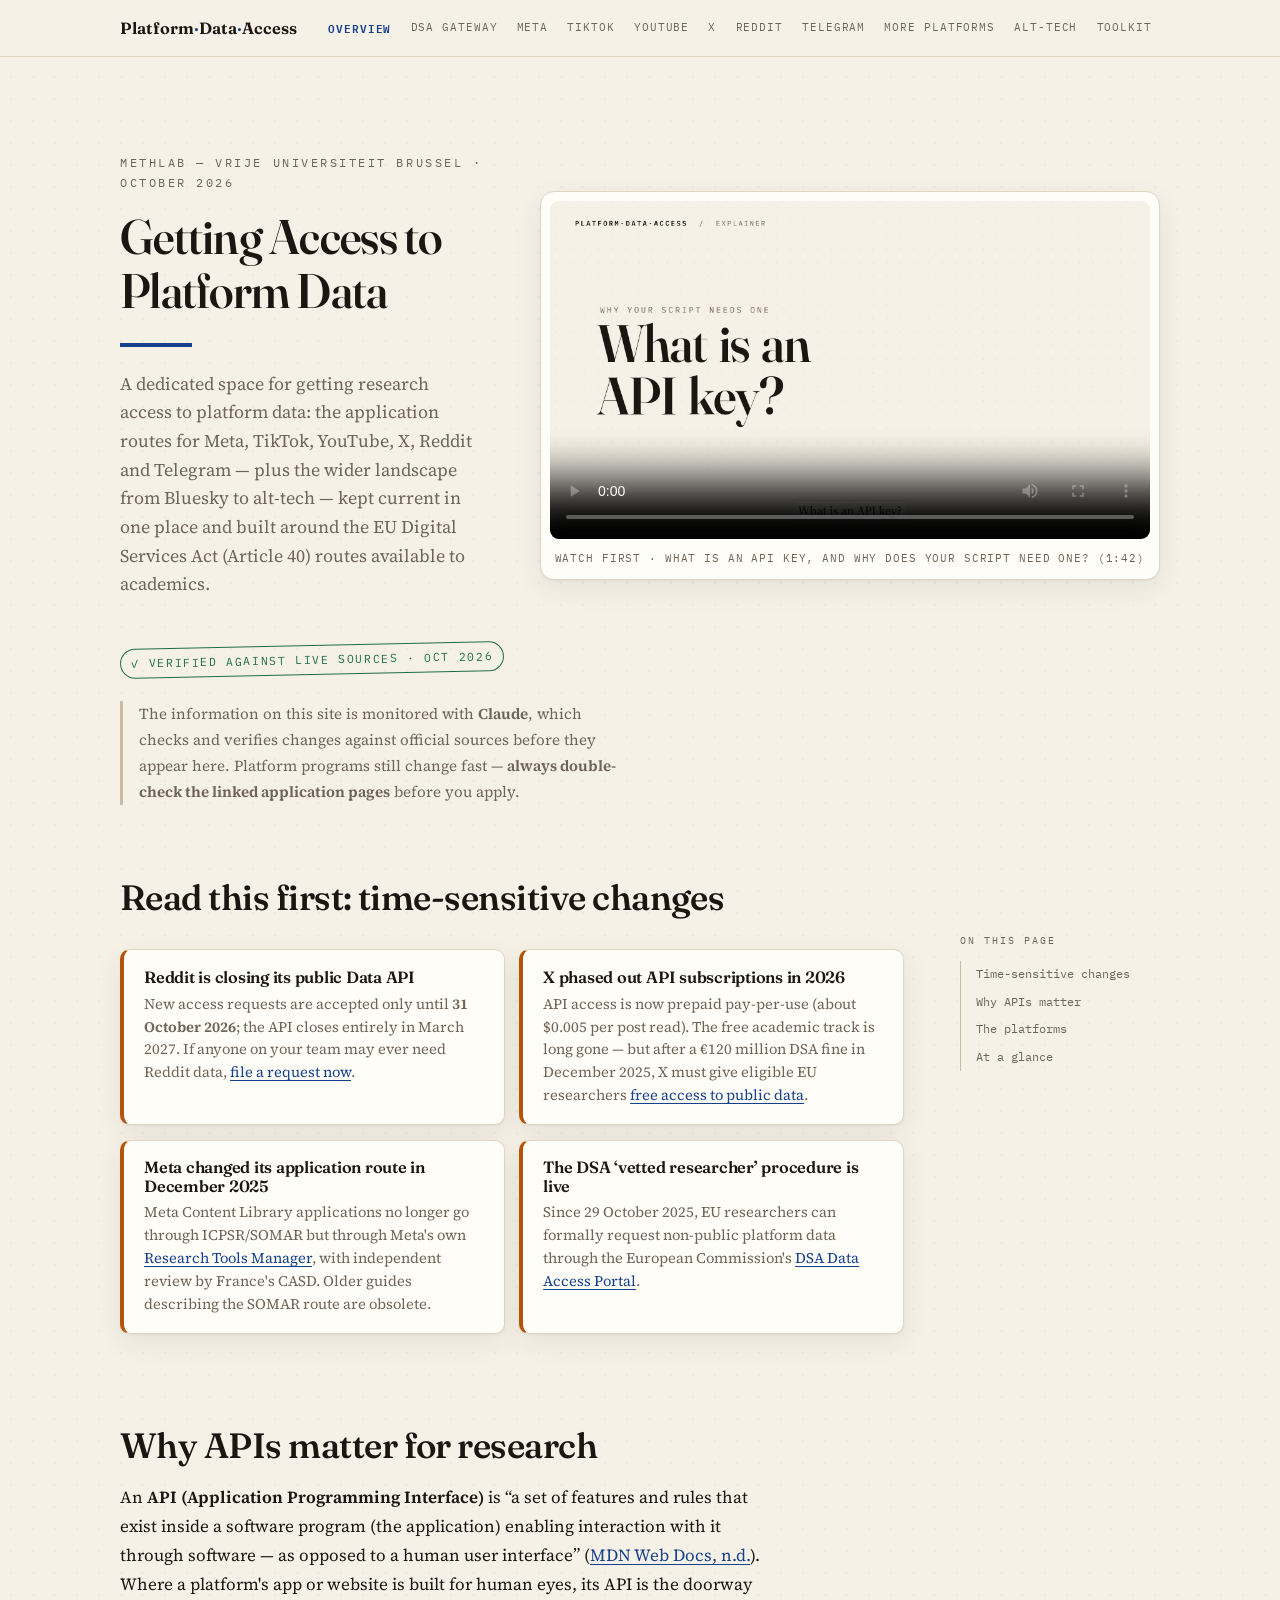
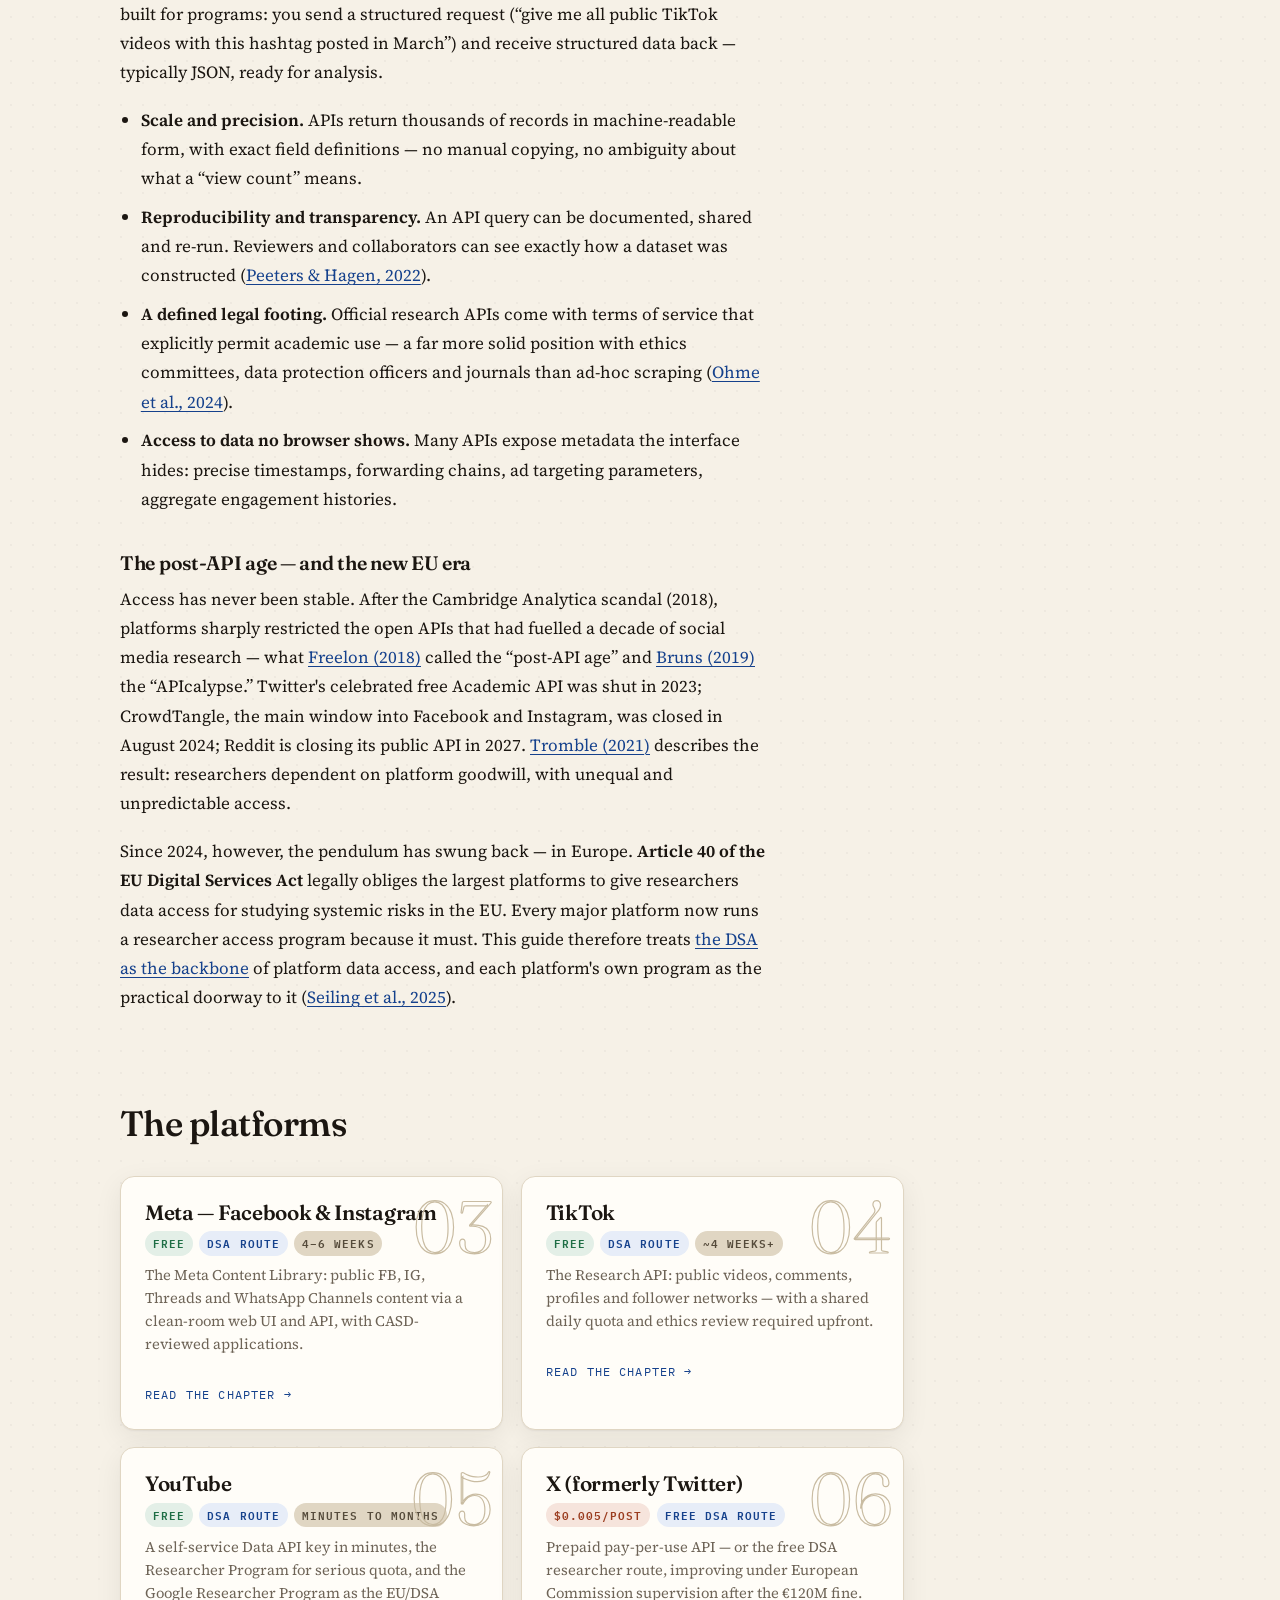
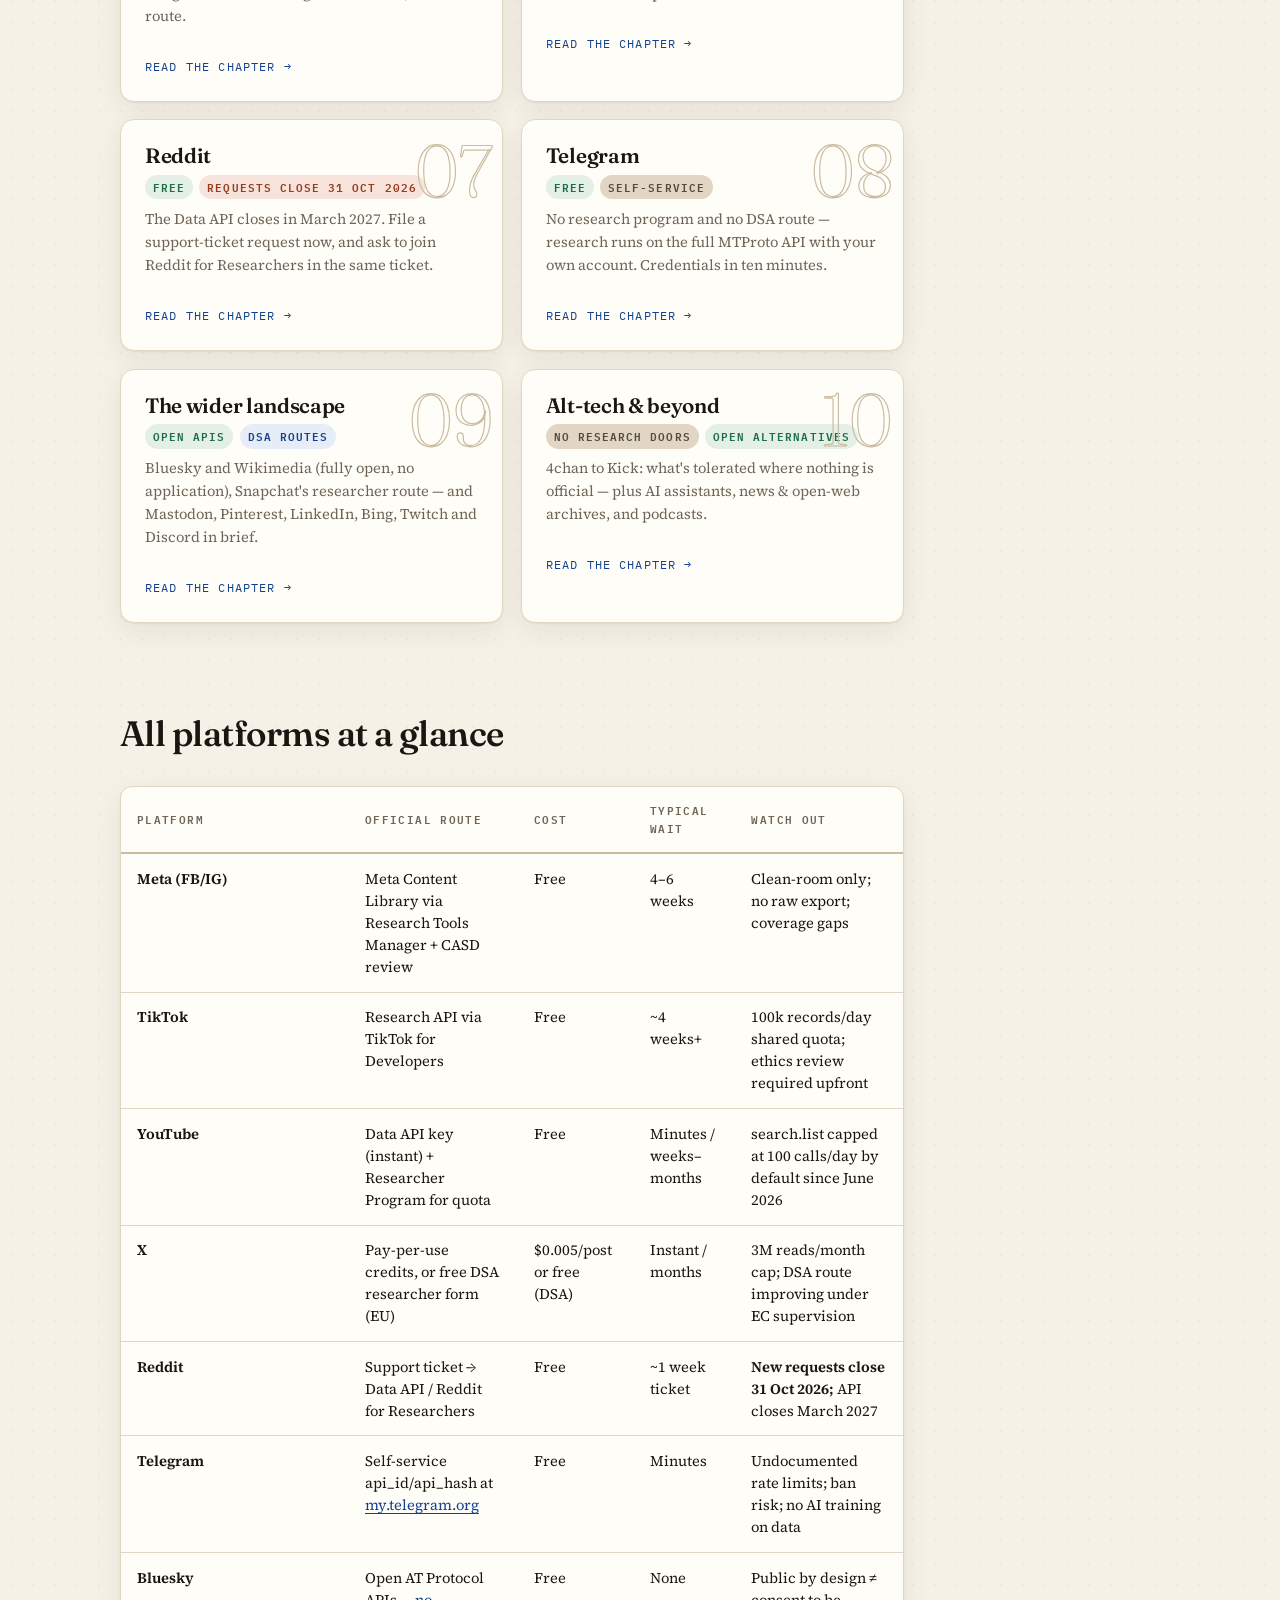
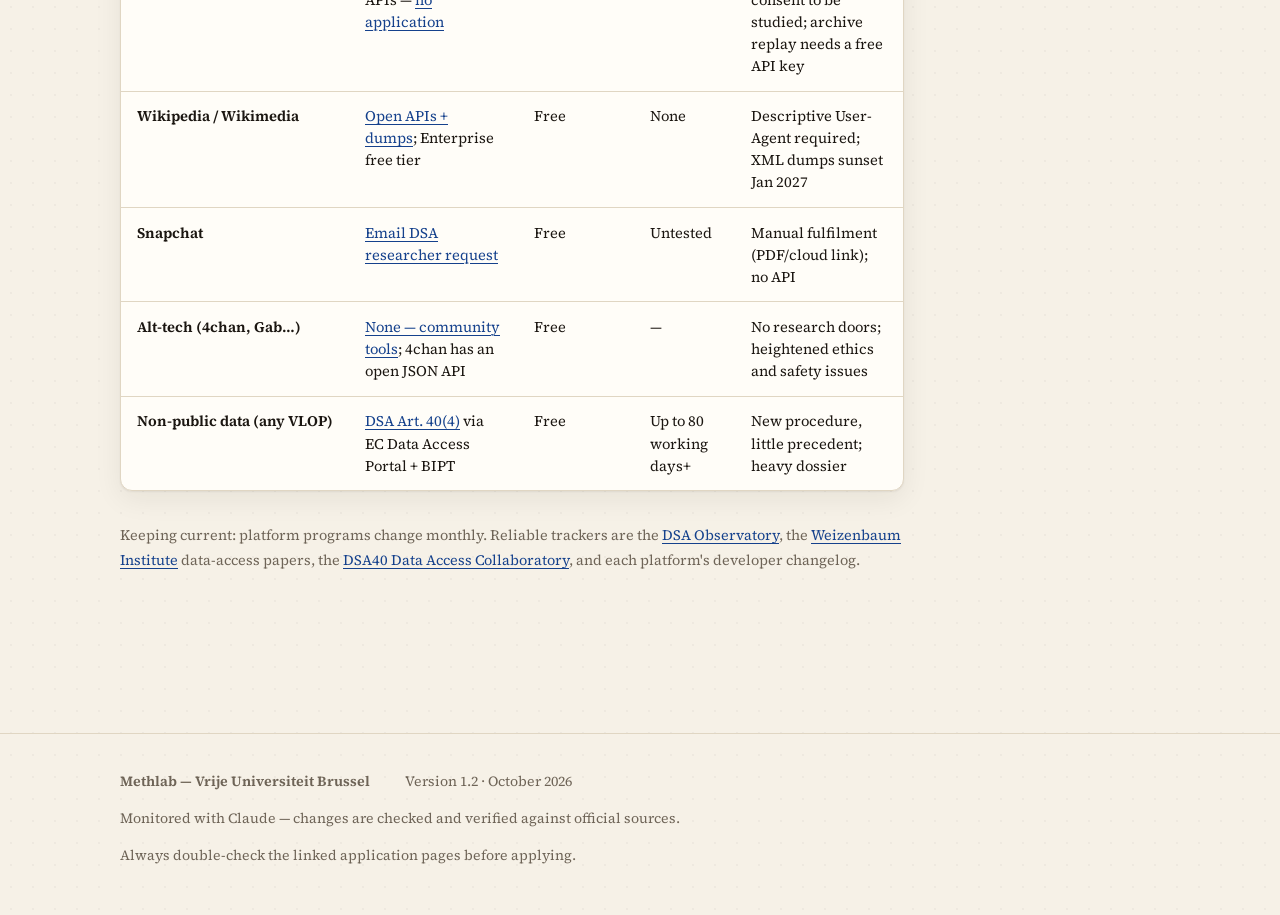
==== index.html @ d747a3cd "Enlarge hero video and let it fill the right-side white space The hero now spans the full page width" ====
<!doctype html>
<html lang="en">
<head>
<meta charset="utf-8">
<meta name="viewport" content="width=device-width, initial-scale=1">
<title>Platform Data Access — A Researcher's Guide (Methlab, VUB)</title>
<meta name="description" content="A dedicated space for getting research access to platform data: Meta, TikTok, YouTube, X, Reddit and Telegram, built around EU DSA Article 40.">
<link rel="canonical" href="https://dj-urg.github.io/platform-data-access/">
<meta property="og:type" content="website">
<meta property="og:site_name" content="Platform Data Access">
<meta property="og:title" content="Platform Data Access — A Researcher's Guide (Methlab, VUB)">
<meta property="og:description" content="A dedicated space for getting research access to platform data: Meta, TikTok, YouTube, X, Reddit and Telegram, built around EU DSA Article 40.">
<meta property="og:url" content="https://dj-urg.github.io/platform-data-access/">
<meta property="og:image" content="https://dj-urg.github.io/platform-data-access/og-card.png">
<meta name="twitter:card" content="summary_large_image">
<link rel="icon" href="favicon.svg" type="image/svg+xml">
<link rel="preconnect" href="https://fonts.googleapis.com">
<link rel="preconnect" href="https://fonts.gstatic.com" crossorigin>
<link href="https://fonts.googleapis.com/css2?family=Fraunces:opsz,wght@9..144,300..700&amp;family=Source+Serif+4:ital,opsz,wght@0,8..60,400..700;1,8..60,400..700&amp;family=IBM+Plex+Mono:wght@400;600&amp;display=swap" rel="stylesheet">
<link rel="stylesheet" href="styles.css">
</head>
<body>
<a class="skip" href="#main">Skip to content</a>
<header class="topbar">
  <div class="wrap">
    <a class="brand" href="index.html">Platform<span>·</span>Data<span>·</span>Access</a>
    <nav class="sitenav" aria-label="Site">
        <a href="index.html" aria-current="page">Overview</a>
        <a href="dsa.html">DSA Gateway</a>
        <a href="meta.html">Meta</a>
        <a href="tiktok.html">TikTok</a>
        <a href="youtube.html">YouTube</a>
        <a href="x.html">X</a>
        <a href="reddit.html">Reddit</a>
        <a href="telegram.html">Telegram</a>
        <a href="more.html">More Platforms</a>
        <a href="alttech.html">Alt-Tech</a>
        <a href="toolkit.html">Toolkit</a>
        <a href="ethics.html">Ethics</a>
        <a href="references.html">References</a>
    </nav>
  </div>
</header>
<main id="main">
<div class="wrap">

<section class="hero">
  <div class="hero-grid">
    <div>
      <p class="kicker fade-in">Methlab — Vrije Universiteit Brussel · October 2026</p>
      <h1 class="fade-in d1">Getting Access to<br>Platform Data</h1>
      <hr class="rule fade-in d2">
      <p class="lede fade-in d2">A dedicated space for getting research access to platform data: the application routes for Meta, TikTok, YouTube, X, Reddit and Telegram — plus the wider landscape from Bluesky to alt-tech — kept current in one place and built around the EU Digital Services Act (Article&nbsp;40) routes available to academics.</p>
    </div>
    <figure class="videocard fade-in d3" style="margin:0">
      <video controls preload="metadata" playsinline poster="api-key-poster.jpg">
        <source src="api-key-explainer.mp4" type="video/mp4">
        Your browser does not support embedded video — <a href="api-key-explainer.mp4">download the explainer</a> instead.
      </video>
      <figcaption class="vidcap">Watch first · What is an API key, and why does your script need one? (1:42)</figcaption>
    </figure>
  </div>
  <p class="fade-in d3" style="margin-top:1.6rem"><span class="stamp">&#10003;&nbsp;Verified against live sources · Oct 2026</span></p>
  <p class="monitor fade-in d3">The information on this site is monitored with <strong>Claude</strong>, which checks and verifies changes against official sources before they appear here. Platform programs still change fast — <strong>always double-check the linked application pages</strong> before you apply.</p>
</section>

</div>
<div class="wrap pagegrid">
  <article>

<section>
  <h2 id="read-first" style="margin-top:1rem">Read this first: time-sensitive changes</h2>
  <div class="alerts">
    <div class="alert">
      <h3>Reddit is closing its public Data API</h3>
      <p>New access requests are accepted only until <strong>31 October 2026</strong>; the API closes entirely in March 2027. If anyone on your team may ever need Reddit data, <a href="reddit.html">file a request now</a>.</p>
    </div>
    <div class="alert">
      <h3>X phased out API subscriptions in 2026</h3>
      <p>API access is now prepaid pay-per-use (about $0.005 per post read). The free academic track is long gone — but after a &euro;120&nbsp;million DSA fine in December 2025, X must give eligible EU researchers <a href="x.html">free access to public data</a>.</p>
    </div>
    <div class="alert">
      <h3>Meta changed its application route in December 2025</h3>
      <p>Meta Content Library applications no longer go through ICPSR/SOMAR but through Meta's own <a href="meta.html">Research Tools Manager</a>, with independent review by France's CASD. Older guides describing the SOMAR route are obsolete.</p>
    </div>
    <div class="alert">
      <h3>The DSA &lsquo;vetted researcher&rsquo; procedure is live</h3>
      <p>Since 29 October 2025, EU researchers can formally request non-public platform data through the European Commission's <a href="dsa.html">DSA Data Access Portal</a>.</p>
    </div>
  </div>
</section>

<section class="prose">
  <h2 id="why">Why APIs matter for research</h2>
  <p>An <strong>API (Application Programming Interface)</strong> is &ldquo;a set of features and rules that exist inside a software program (the application) enabling interaction with it through software — as opposed to a human user interface&rdquo; (<a href="references.html#mdn">MDN Web Docs, n.d.</a>). Where a platform's app or website is built for human eyes, its API is the doorway built for programs: you send a structured request (&ldquo;give me all public TikTok videos with this hashtag posted in March&rdquo;) and receive structured data back — typically JSON, ready for analysis.</p>
  <ul>
    <li><strong>Scale and precision.</strong> APIs return thousands of records in machine-readable form, with exact field definitions — no manual copying, no ambiguity about what a &ldquo;view count&rdquo; means.</li>
    <li><strong>Reproducibility and transparency.</strong> An API query can be documented, shared and re-run. Reviewers and collaborators can see exactly how a dataset was constructed (<a href="references.html#peeters">Peeters &amp; Hagen, 2022</a>).</li>
    <li><strong>A defined legal footing.</strong> Official research APIs come with terms of service that explicitly permit academic use — a far more solid position with ethics committees, data protection officers and journals than ad-hoc scraping (<a href="references.html#ohme">Ohme et al., 2024</a>).</li>
    <li><strong>Access to data no browser shows.</strong> Many APIs expose metadata the interface hides: precise timestamps, forwarding chains, ad targeting parameters, aggregate engagement histories.</li>
  </ul>
  <h3>The post-API age — and the new EU era</h3>
  <p>Access has never been stable. After the Cambridge Analytica scandal (2018), platforms sharply restricted the open APIs that had fuelled a decade of social media research — what <a href="references.html#freelon">Freelon (2018)</a> called the &ldquo;post-API age&rdquo; and <a href="references.html#bruns">Bruns (2019)</a> the &ldquo;APIcalypse.&rdquo; Twitter's celebrated free Academic API was shut in 2023; CrowdTangle, the main window into Facebook and Instagram, was closed in August 2024; Reddit is closing its public API in 2027. <a href="references.html#tromble">Tromble (2021)</a> describes the result: researchers dependent on platform goodwill, with unequal and unpredictable access.</p>
  <p>Since 2024, however, the pendulum has swung back — in Europe. <strong>Article 40 of the EU Digital Services Act</strong> legally obliges the largest platforms to give researchers data access for studying systemic risks in the EU. Every major platform now runs a researcher access program because it must. This guide therefore treats <a href="dsa.html">the DSA as the backbone</a> of platform data access, and each platform's own program as the practical doorway to it (<a href="references.html#seiling">Seiling et al., 2025</a>).</p>
</section>

<section>
  <h2 id="platforms">The platforms</h2>
  <div class="cards">
    <a class="pcard" href="meta.html">
      <span class="num" aria-hidden="true">03</span>
      <h3>Meta — Facebook &amp; Instagram</h3>
      <div class="chips"><span class="chip free">Free</span><span class="chip dsa">DSA route</span><span class="chip neutral">4&ndash;6 weeks</span></div>
      <p>The Meta Content Library: public FB, IG, Threads and WhatsApp Channels content via a clean-room web UI and API, with CASD-reviewed applications.</p>
      <span class="go">Read the chapter &rarr;</span>
    </a>
    <a class="pcard" href="tiktok.html">
      <span class="num" aria-hidden="true">04</span>
      <h3>TikTok</h3>
      <div class="chips"><span class="chip free">Free</span><span class="chip dsa">DSA route</span><span class="chip neutral">~4 weeks+</span></div>
      <p>The Research API: public videos, comments, profiles and follower networks — with a shared daily quota and ethics review required upfront.</p>
      <span class="go">Read the chapter &rarr;</span>
    </a>
    <a class="pcard" href="youtube.html">
      <span class="num" aria-hidden="true">05</span>
      <h3>YouTube</h3>
      <div class="chips"><span class="chip free">Free</span><span class="chip dsa">DSA route</span><span class="chip neutral">Minutes to months</span></div>
      <p>A self-service Data API key in minutes, the Researcher Program for serious quota, and the Google Researcher Program as the EU/DSA route.</p>
      <span class="go">Read the chapter &rarr;</span>
    </a>
    <a class="pcard" href="x.html">
      <span class="num" aria-hidden="true">06</span>
      <h3>X (formerly Twitter)</h3>
      <div class="chips"><span class="chip paid">$0.005/post</span><span class="chip dsa">Free DSA route</span></div>
      <p>Prepaid pay-per-use API — or the free DSA researcher route, improving under European Commission supervision after the &euro;120M fine.</p>
      <span class="go">Read the chapter &rarr;</span>
    </a>
    <a class="pcard" href="reddit.html">
      <span class="num" aria-hidden="true">07</span>
      <h3>Reddit</h3>
      <div class="chips"><span class="chip free">Free</span><span class="chip deadline">Requests close 31 Oct 2026</span></div>
      <p>The Data API closes in March 2027. File a support-ticket request now, and ask to join Reddit for Researchers in the same ticket.</p>
      <span class="go">Read the chapter &rarr;</span>
    </a>
    <a class="pcard" href="telegram.html">
      <span class="num" aria-hidden="true">08</span>
      <h3>Telegram</h3>
      <div class="chips"><span class="chip free">Free</span><span class="chip neutral">Self-service</span></div>
      <p>No research program and no DSA route — research runs on the full MTProto API with your own account. Credentials in ten minutes.</p>
      <span class="go">Read the chapter &rarr;</span>
    </a>
    <a class="pcard" href="more.html">
      <span class="num" aria-hidden="true">09</span>
      <h3>The wider landscape</h3>
      <div class="chips"><span class="chip free">Open APIs</span><span class="chip dsa">DSA routes</span></div>
      <p>Bluesky and Wikimedia (fully open, no application), Snapchat's researcher route — and Mastodon, Pinterest, LinkedIn, Bing, Twitch and Discord in brief.</p>
      <span class="go">Read the chapter &rarr;</span>
    </a>
    <a class="pcard" href="alttech.html">
      <span class="num" aria-hidden="true">10</span>
      <h3>Alt-tech &amp; beyond</h3>
      <div class="chips"><span class="chip neutral">No research doors</span><span class="chip free">Open alternatives</span></div>
      <p>4chan to Kick: what's tolerated where nothing is official — plus AI assistants, news &amp; open-web archives, and podcasts.</p>
      <span class="go">Read the chapter &rarr;</span>
    </a>
  </div>
</section>

<section>
  <h2 id="glance">All platforms at a glance</h2>
  <div class="tablewrap">
  <table>
    <thead><tr><th>Platform</th><th>Official route</th><th>Cost</th><th>Typical wait</th><th>Watch out</th></tr></thead>
    <tbody>
      <tr><td>Meta (FB/IG)</td><td>Meta Content Library via Research Tools Manager + CASD review</td><td>Free</td><td>4&ndash;6 weeks</td><td>Clean-room only; no raw export; coverage gaps</td></tr>
      <tr><td>TikTok</td><td>Research API via TikTok for Developers</td><td>Free</td><td>~4 weeks+</td><td>100k records/day shared quota; ethics review required upfront</td></tr>
      <tr><td>YouTube</td><td>Data API key (instant) + Researcher Program for quota</td><td>Free</td><td>Minutes / weeks&ndash;months</td><td>search.list capped at 100 calls/day by default since June 2026</td></tr>
      <tr><td>X</td><td>Pay-per-use credits, or free DSA researcher form (EU)</td><td>$0.005/post or free (DSA)</td><td>Instant / months</td><td>3M reads/month cap; DSA route improving under EC supervision</td></tr>
      <tr><td>Reddit</td><td>Support ticket &rarr; Data API / Reddit for Researchers</td><td>Free</td><td>~1 week ticket</td><td><strong>New requests close 31 Oct 2026;</strong> API closes March 2027</td></tr>
      <tr><td>Telegram</td><td>Self-service api_id/api_hash at <a href="https://my.telegram.org" target="_blank" rel="noopener">my.telegram.org</a></td><td>Free</td><td>Minutes</td><td>Undocumented rate limits; ban risk; no AI training on data</td></tr>
      <tr><td>Bluesky</td><td>Open AT Protocol APIs — <a href="more.html#bluesky">no application</a></td><td>Free</td><td>None</td><td>Public by design &ne; consent to be studied; archive replay needs a free API key</td></tr>
      <tr><td>Wikipedia / Wikimedia</td><td><a href="more.html#wikimedia">Open APIs + dumps</a>; Enterprise free tier</td><td>Free</td><td>None</td><td>Descriptive User-Agent required; XML dumps sunset Jan 2027</td></tr>
      <tr><td>Snapchat</td><td><a href="more.html#snapchat">Email DSA researcher request</a></td><td>Free</td><td>Untested</td><td>Manual fulfilment (PDF/cloud link); no API</td></tr>
      <tr><td>Alt-tech (4chan, Gab&hellip;)</td><td><a href="alttech.html">None — community tools</a>; 4chan has an open JSON API</td><td>Free</td><td>&mdash;</td><td>No research doors; heightened ethics and safety issues</td></tr>
      <tr><td>Non-public data (any VLOP)</td><td><a href="dsa.html">DSA Art. 40(4)</a> via EC Data Access Portal + BIPT</td><td>Free</td><td>Up to 80 working days+</td><td>New procedure, little precedent; heavy dossier</td></tr>
    </tbody>
  </table>
  </div>
  <p class="note">Keeping current: platform programs change monthly. Reliable trackers are the <a href="https://dsa-observatory.eu" target="_blank" rel="noopener">DSA Observatory</a>, the <a href="https://www.weizenbaum-institut.de" target="_blank" rel="noopener">Weizenbaum Institute</a> data-access papers, the <a href="https://www.dsa40collaboratory.eu" target="_blank" rel="noopener">DSA40 Data Access Collaboratory</a>, and each platform's developer changelog.</p>
</section>

  </article>
  <aside class="sidetoc" aria-label="On this page">
    <p class="toct">On this page</p>
    <ol>
      <li><a href="#read-first">Time-sensitive changes</a></li>
      <li><a href="#why">Why APIs matter</a></li>
      <li><a href="#platforms">The platforms</a></li>
      <li><a href="#glance">At a glance</a></li>
    </ol>
  </aside>
</div>
</main>
<footer>
  <div class="wrap">
    <span><strong>Methlab — Vrije Universiteit Brussel</strong></span>
    <span>Version 1.2 · October 2026</span>
    <span>Monitored with Claude — changes are checked and verified against official sources.</span>
    <span>Always double-check the linked application pages before applying.</span>
  </div>
</footer>
<script>document.querySelector('.sitenav [aria-current]')?.scrollIntoView({inline:'center',block:'nearest'});</script>
</body>
</html>
---- styles.css ----
/* Platform Data Access — Methlab, VUB
   Editorial paper theme (light). Fraunces display · Source Serif 4 body · IBM Plex Mono labels */

:root {
  --paper: #f6f1e7;
  --card: #fffdf8;
  --ink: #1b1611;
  --muted: #6e6457;
  --line: #e0d6c3;
  --line-strong: #c9bca2;
  --accent: #15418c;
  --accent-soft: #e7edf8;
  --flame: #b4540a;
  --flame-soft: #f8ead9;
  --good: #1e6e45;
  --good-soft: #e3efe7;
  --warn: #9a3b1e;
  --warn-soft: #f6e4dc;
  --shadow: 0 1px 2px rgba(27, 22, 17, 0.06), 0 8px 28px rgba(27, 22, 17, 0.07);
}

* { box-sizing: border-box; }

html { scroll-behavior: smooth; }

body {
  margin: 0;
  background: var(--paper);
  background-image: radial-gradient(rgba(27, 22, 17, 0.035) 1px, transparent 1px);
  background-size: 22px 22px;
  color: var(--ink);
  font-family: "Source Serif 4", Georgia, serif;
  font-size: 1.0625rem;
  line-height: 1.72;
  -webkit-font-smoothing: antialiased;
}

/* ---------- type ---------- */
h1, h2, h3, .display {
  font-family: "Fraunces", Georgia, serif;
  font-weight: 560;
  line-height: 1.12;
  letter-spacing: -0.015em;
  margin: 0 0 0.5em;
}
h1 { font-size: clamp(2.3rem, 6vw, 4.2rem); font-variation-settings: "opsz" 90; }
h2 { font-size: clamp(1.55rem, 3.4vw, 2.2rem); margin-top: 2.6em; scroll-margin-top: 90px; }
h3 { font-size: 1.22rem; margin-top: 2em; font-weight: 600; }
p { margin: 0 0 1.1em; }
a { color: var(--accent); text-decoration-thickness: 1px; text-underline-offset: 3px; }
a:hover { text-decoration-thickness: 2px; }
strong { font-weight: 640; }
.mono, .kicker, .chip, .ft dt, nav a, .factsheet dt, th {
  font-family: "IBM Plex Mono", ui-monospace, monospace;
}
.kicker {
  font-size: 0.72rem;
  letter-spacing: 0.22em;
  text-transform: uppercase;
  color: var(--muted);
  margin: 0 0 1rem;
}
.lede { font-size: 1.22rem; line-height: 1.6; color: var(--muted); max-width: 46ch; }

/* ---------- layout ---------- */
.wrap { max-width: 1120px; margin: 0 auto; padding: 0 clamp(16px, 4vw, 40px); }
.prose { max-width: 72ch; }
main { padding-bottom: 5rem; }

/* two-column page grid: article + right-side "on this page" nav */
.pagegrid { display: grid; grid-template-columns: minmax(0, 1fr); }
.pagegrid > article { min-width: 0; }
.sidetoc { display: none; }
@media (min-width: 1150px) {
  .pagegrid { grid-template-columns: minmax(0, 1fr) 200px; gap: 3.5rem; }
  .sidetoc {
    display: block; position: sticky; top: 96px; align-self: start;
    font-family: "IBM Plex Mono", ui-monospace, monospace; font-size: 0.72rem;
    padding-top: 4.4rem;
  }
}
.sidetoc .toct {
  font-size: 0.62rem; letter-spacing: 0.2em; text-transform: uppercase;
  color: var(--muted); margin: 0 0 0.7rem;
}
.sidetoc ol { list-style: none; margin: 0; padding: 0; border-left: 1px solid var(--line-strong); }
.sidetoc li { margin: 0; }
.sidetoc a {
  display: block; padding: 0.34rem 0 0.34rem 0.9rem;
  color: var(--muted); text-decoration: none;
  border-left: 2px solid transparent; margin-left: -1.5px; line-height: 1.45;
}
.sidetoc a:hover { color: var(--accent); border-left-color: var(--accent); }

/* ---------- skip link ---------- */
.skip {
  position: absolute; left: -9999px;
  font-family: "IBM Plex Mono", monospace; font-size: 0.8rem;
}
.skip:focus {
  left: 10px; top: 10px; position: fixed; z-index: 100;
  background: var(--card); color: var(--accent);
  padding: 0.6rem 1rem; border: 2px solid var(--accent); border-radius: 8px;
}

/* ---------- nav ---------- */
.topbar {
  position: sticky; top: 0; z-index: 50;
  background: var(--paper);
  background: color-mix(in srgb, var(--paper) 88%, transparent);
  backdrop-filter: blur(10px);
  border-bottom: 1px solid var(--line);
}
.topbar .wrap {
  display: flex; align-items: center; gap: 1.4rem;
  min-height: 56px;
}
.brand {
  font-family: "Fraunces", serif; font-weight: 640; font-size: 1.02rem;
  color: var(--ink); text-decoration: none; white-space: nowrap;
}
.brand span { color: var(--accent); }
nav.sitenav {
  display: flex; gap: 0.1rem; overflow-x: auto; scrollbar-width: none;
  margin-left: auto;
}
nav.sitenav::-webkit-scrollbar { display: none; }
nav.sitenav a {
  font-size: 0.7rem; letter-spacing: 0.08em; text-transform: uppercase;
  color: var(--muted); text-decoration: none; white-space: nowrap;
  padding: 0.5rem 0.55rem; border-radius: 6px;
}
nav.sitenav a:hover { color: var(--ink); background: var(--accent-soft); }
nav.sitenav a[aria-current="page"] { color: var(--accent); font-weight: 600; }

/* ---------- hero ---------- */
.hero { padding: clamp(3rem, 8vw, 6rem) 0 2.5rem; position: relative; }
.hero-grid { display: grid; gap: 2.2rem; align-items: center; }
@media (min-width: 920px) {
  .hero-grid { grid-template-columns: minmax(0, 1fr) minmax(360px, 620px); gap: 3.5rem; }
  .hero-grid h1 { font-size: clamp(2.2rem, 3.8vw, 3.4rem); }
  .hero-grid .lede { font-size: 1.12rem; }
}
.videocard {
  background: var(--card); border: 1px solid var(--line); border-radius: 14px;
  padding: 0.55rem 0.55rem 0.8rem; box-shadow: var(--shadow);
}
.videocard video { width: 100%; display: block; border-radius: 9px; background: var(--paper); }
.videocard .vidcap {
  font-family: "IBM Plex Mono", ui-monospace, monospace;
  font-size: 0.68rem; letter-spacing: 0.08em; text-transform: uppercase;
  color: var(--muted); margin: 0.7rem 0.3rem 0; line-height: 1.5;
}
.hero .rule {
  height: 4px; width: 72px; background: var(--accent);
  margin: 1.6rem 0 1.4rem; border: 0;
}
.stamp {
  display: inline-flex; align-items: center; gap: 0.5em;
  font-family: "IBM Plex Mono", monospace; font-size: 0.72rem;
  letter-spacing: 0.14em; text-transform: uppercase;
  border: 1.5px solid var(--good); color: var(--good);
  padding: 0.35em 0.9em; border-radius: 999px; transform: rotate(-1.2deg);
}
.monitor {
  max-width: 62ch; margin-top: 1.6rem;
  font-size: 0.95rem; color: var(--muted);
  border-left: 3px solid var(--line-strong); padding-left: 1rem;
}

/* chapter page headers */
.chapterhead { padding: clamp(2.6rem, 6vw, 4.2rem) 0 1rem; position: relative; }
.chapterhead .bignum {
  position: absolute; right: 0; top: 0.4rem;
  font-family: "Fraunces", serif; font-weight: 300;
  font-size: clamp(4.5rem, 12vw, 8.5rem); line-height: 1;
  color: transparent;
  -webkit-text-stroke: 1.5px var(--line-strong);
  user-select: none; pointer-events: none;
}
@media (min-width: 700px) {
  .chapterhead h1 { padding-right: clamp(4rem, 13vw, 10rem); }
}

/* ---------- chips ---------- */
.chip {
  display: inline-block; font-size: 0.66rem; font-weight: 600;
  letter-spacing: 0.1em; text-transform: uppercase;
  padding: 0.3em 0.75em; border-radius: 999px; white-space: nowrap;
}
.chip.free { background: var(--good-soft); color: var(--good); }
.chip.paid { background: var(--warn-soft); color: var(--warn); }
.chip.deadline { background: var(--warn-soft); color: var(--warn); }
.chip.dsa { background: var(--accent-soft); color: var(--accent); }
.chip.neutral { background: var(--line); color: #554b3b; }

/* ---------- alerts / callouts ---------- */
.alerts { display: grid; gap: 0.9rem; grid-template-columns: repeat(auto-fit, minmax(260px, 1fr)); margin: 2rem 0; }
.alert {
  background: var(--card); border: 1px solid var(--line);
  border-left: 4px solid var(--flame);
  border-radius: 10px; padding: 1.1rem 1.25rem; box-shadow: var(--shadow);
  font-size: 0.95rem;
}
.alert h3 { margin: 0 0 0.4em; font-size: 1.02rem; }
.alert p { margin: 0; color: var(--muted); font-size: 0.92rem; line-height: 1.55; }

.callout {
  background: var(--card); border: 1px solid var(--line);
  border-left: 4px solid var(--accent);
  border-radius: 10px; padding: 1.3rem 1.5rem; margin: 2rem 0;
  box-shadow: var(--shadow);
}
.callout.urgent { border-left-color: var(--flame); }
.callout h3, .callout h4 { margin-top: 0; }
.callout :last-child { margin-bottom: 0; }

/* ---------- factsheet ---------- */
.factsheet {
  background: var(--card); border: 1px solid var(--line); border-radius: 12px;
  box-shadow: var(--shadow); padding: 1.6rem 1.8rem; margin: 2.2rem 0;
  display: grid; grid-template-columns: max-content 1fr; gap: 0.55rem 1.6rem;
}
.factsheet dt {
  font-size: 0.68rem; letter-spacing: 0.14em; text-transform: uppercase;
  color: var(--muted); padding-top: 0.35em;
}
.factsheet dd { margin: 0; font-size: 0.98rem; }
@media (max-width: 560px) {
  .factsheet { grid-template-columns: 1fr; gap: 0.1rem; }
  .factsheet dd { margin-bottom: 0.8rem; }
}

/* ---------- platform cards ---------- */
.cards { display: grid; gap: 1.1rem; grid-template-columns: repeat(auto-fit, minmax(280px, 1fr)); margin: 2rem 0 3rem; }
.pcard {
  position: relative; display: block; text-decoration: none; color: var(--ink);
  background: var(--card); border: 1px solid var(--line); border-radius: 14px;
  padding: 1.5rem 1.5rem 1.3rem; box-shadow: var(--shadow); overflow: hidden;
  transition: transform 0.18s ease, border-color 0.18s ease;
}
.pcard:hover { transform: translateY(-3px); border-color: var(--accent); }
.pcard .num {
  position: absolute; right: 0.6rem; top: -0.8rem;
  font-family: "Fraunces", serif; font-weight: 300; font-size: 4.6rem;
  color: transparent; -webkit-text-stroke: 1.2px var(--line-strong);
}
.pcard h3 { margin: 0 0 0.35em; font-size: 1.3rem; }
.pcard p { color: var(--muted); font-size: 0.92rem; line-height: 1.55; margin: 0.6em 0 0.9em; }
.pcard .chips { display: flex; flex-wrap: wrap; gap: 0.4rem; }
.pcard .go {
  font-family: "IBM Plex Mono", monospace; font-size: 0.72rem;
  letter-spacing: 0.1em; text-transform: uppercase; color: var(--accent);
  display: inline-block; margin-top: 1rem;
}

/* ---------- lists & steps ---------- */
ul { padding-left: 1.3rem; }
li { margin-bottom: 0.55em; }
ol.steps { list-style: none; counter-reset: step; padding: 0; margin: 1.4rem 0; }
ol.steps > li {
  counter-increment: step; position: relative;
  padding: 0 0 1.3rem 3.4rem; margin: 0;
}
ol.steps > li::before {
  content: counter(step);
  position: absolute; left: 0; top: -0.1rem;
  font-family: "Fraunces", serif; font-weight: 560; font-size: 1.5rem;
  color: var(--accent);
  width: 2.3rem; height: 2.3rem; display: grid; place-items: center;
  border: 1.5px solid var(--line-strong); border-radius: 50%;
  background: var(--card);
}
ol.steps > li::after {
  content: ""; position: absolute; left: 1.15rem; top: 2.4rem; bottom: 0.2rem;
  width: 1px; background: var(--line);
}
ol.steps > li:last-child::after { display: none; }

/* ---------- tables ---------- */
.tablewrap { overflow-x: auto; margin: 2rem 0; border: 1px solid var(--line); border-radius: 12px; background: var(--card); box-shadow: var(--shadow); }
table { border-collapse: collapse; width: 100%; font-size: 0.92rem; min-width: 640px; }
th {
  text-align: left; font-size: 0.66rem; letter-spacing: 0.13em; text-transform: uppercase;
  color: var(--muted); font-weight: 600;
  padding: 0.9rem 1rem; border-bottom: 2px solid var(--line-strong);
}
td { padding: 0.85rem 1rem; border-bottom: 1px solid var(--line); vertical-align: top; line-height: 1.5; }
tr:last-child td { border-bottom: 0; }
td:first-child { font-weight: 640; white-space: nowrap; }

/* ---------- references ---------- */
.reflist { list-style: none; padding: 0; }
.reflist li {
  padding: 0.9rem 0 0.9rem 1.4rem; border-bottom: 1px solid var(--line);
  text-indent: -1.4rem; font-size: 0.97rem;
}
.reflist li:last-child { border-bottom: 0; }

/* ---------- footer ---------- */
footer {
  border-top: 1px solid var(--line); margin-top: 4rem;
  padding: 2.2rem 0 3rem; color: var(--muted); font-size: 0.88rem;
}
footer .wrap { display: flex; flex-wrap: wrap; gap: 0.8rem 2.2rem; align-items: baseline; }
footer a { color: var(--muted); }

/* ---------- pager ---------- */
.pager {
  display: flex; justify-content: space-between; gap: 1rem;
  margin-top: 4rem; padding-top: 1.6rem; border-top: 1px solid var(--line);
}
.pager a {
  font-family: "IBM Plex Mono", monospace; font-size: 0.74rem;
  letter-spacing: 0.08em; text-transform: uppercase; text-decoration: none;
}
.pager a:hover { text-decoration: underline; }

/* ---------- misc ---------- */
.note { font-size: 0.9rem; color: var(--muted); }
code {
  font-family: "IBM Plex Mono", monospace; font-size: 0.86em;
  background: var(--accent-soft); padding: 0.1em 0.4em; border-radius: 5px;
}
.fade-in { animation: fadeUp 0.7s ease both; }
.fade-in.d1 { animation-delay: 0.08s; }
.fade-in.d2 { animation-delay: 0.16s; }
.fade-in.d3 { animation-delay: 0.24s; }
@keyframes fadeUp {
  from { opacity: 0; transform: translateY(14px); }
  to { opacity: 1; transform: none; }
}
@media (prefers-reduced-motion: reduce) {
  .fade-in { animation: none; }
  html { scroll-behavior: auto; }
}
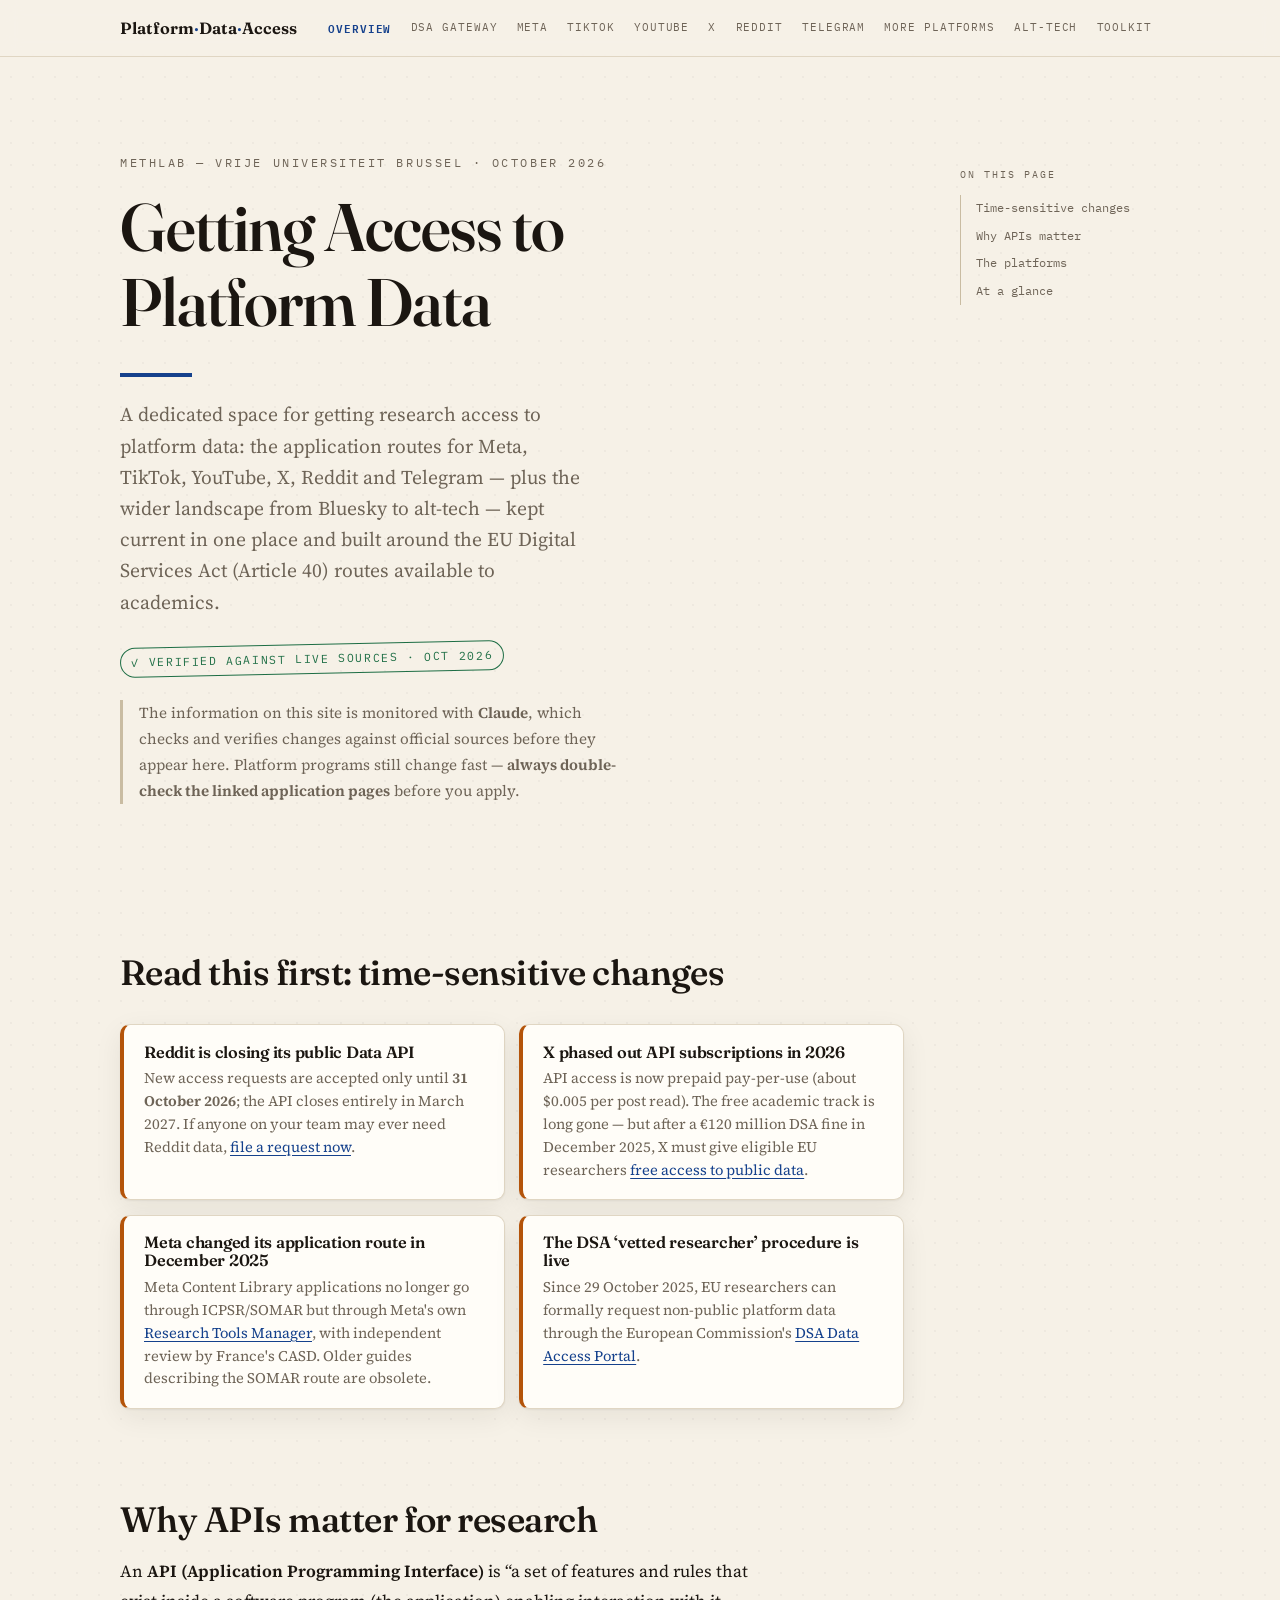
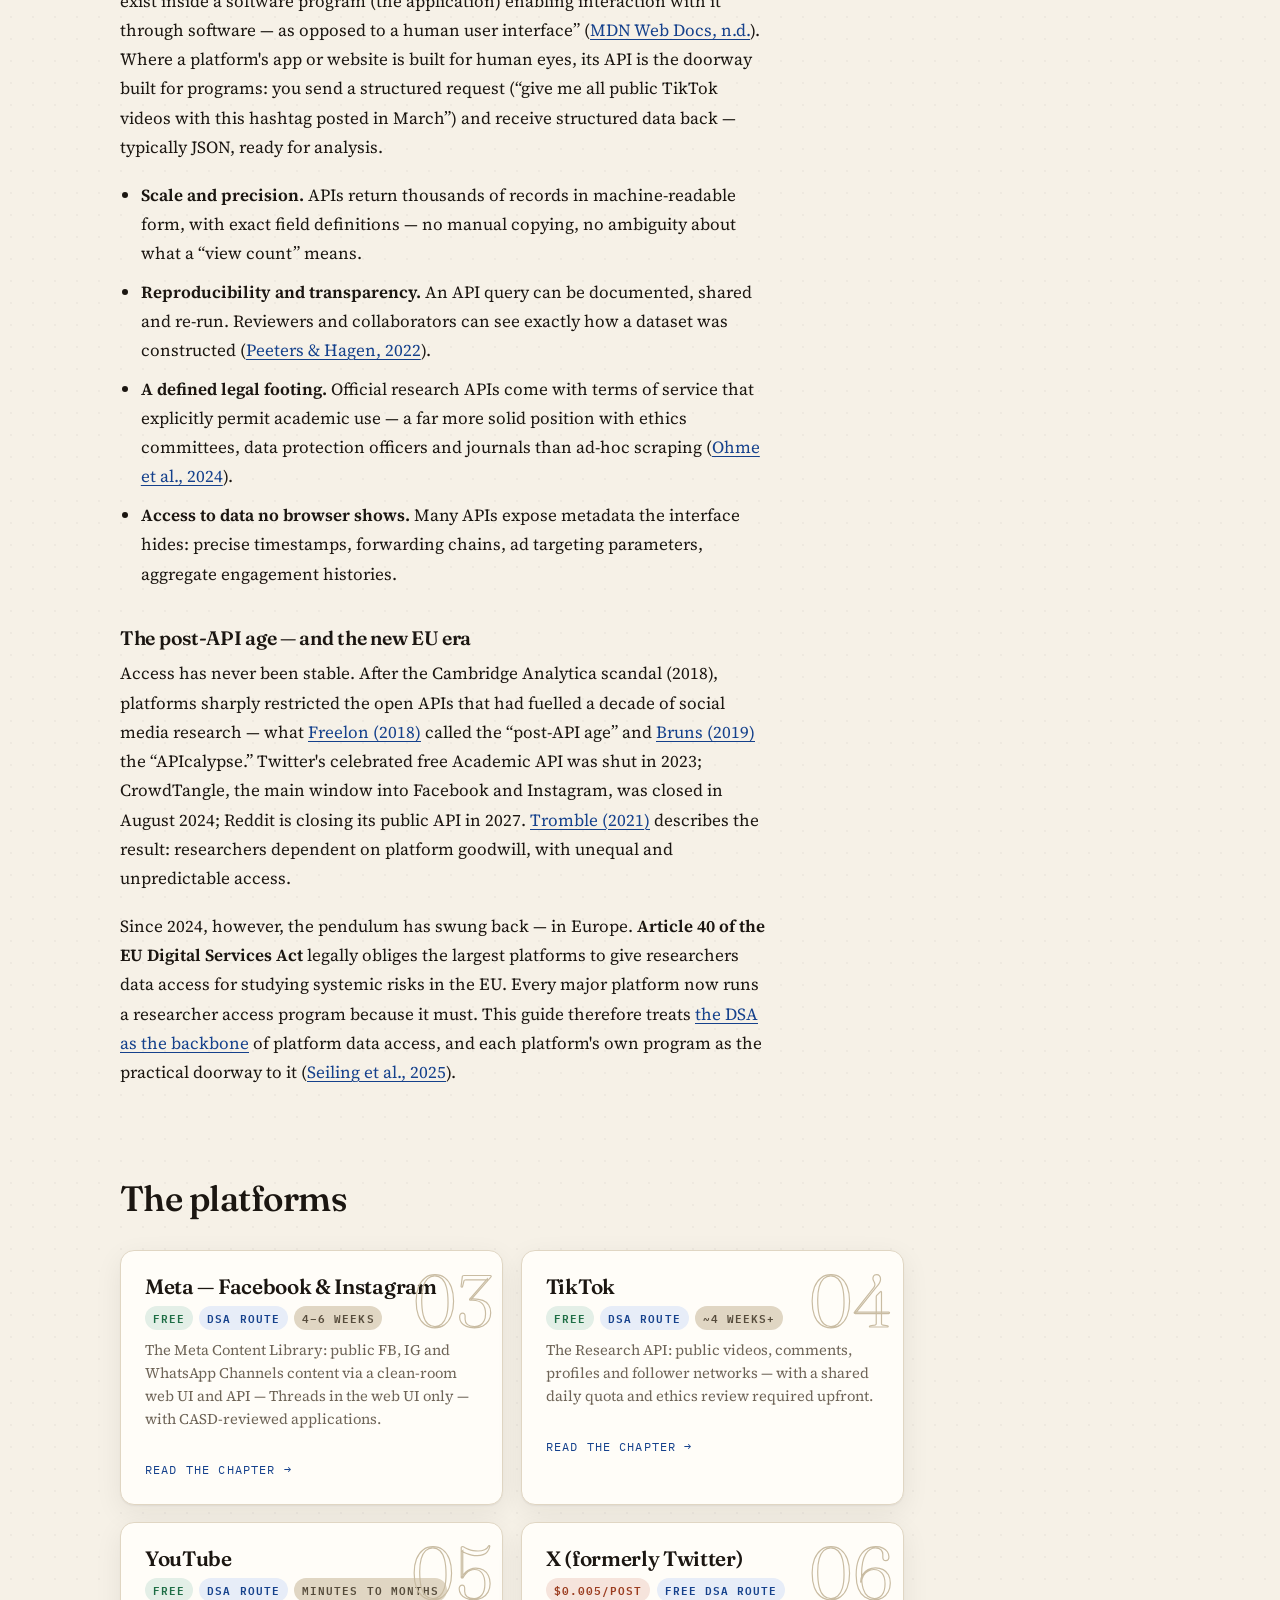
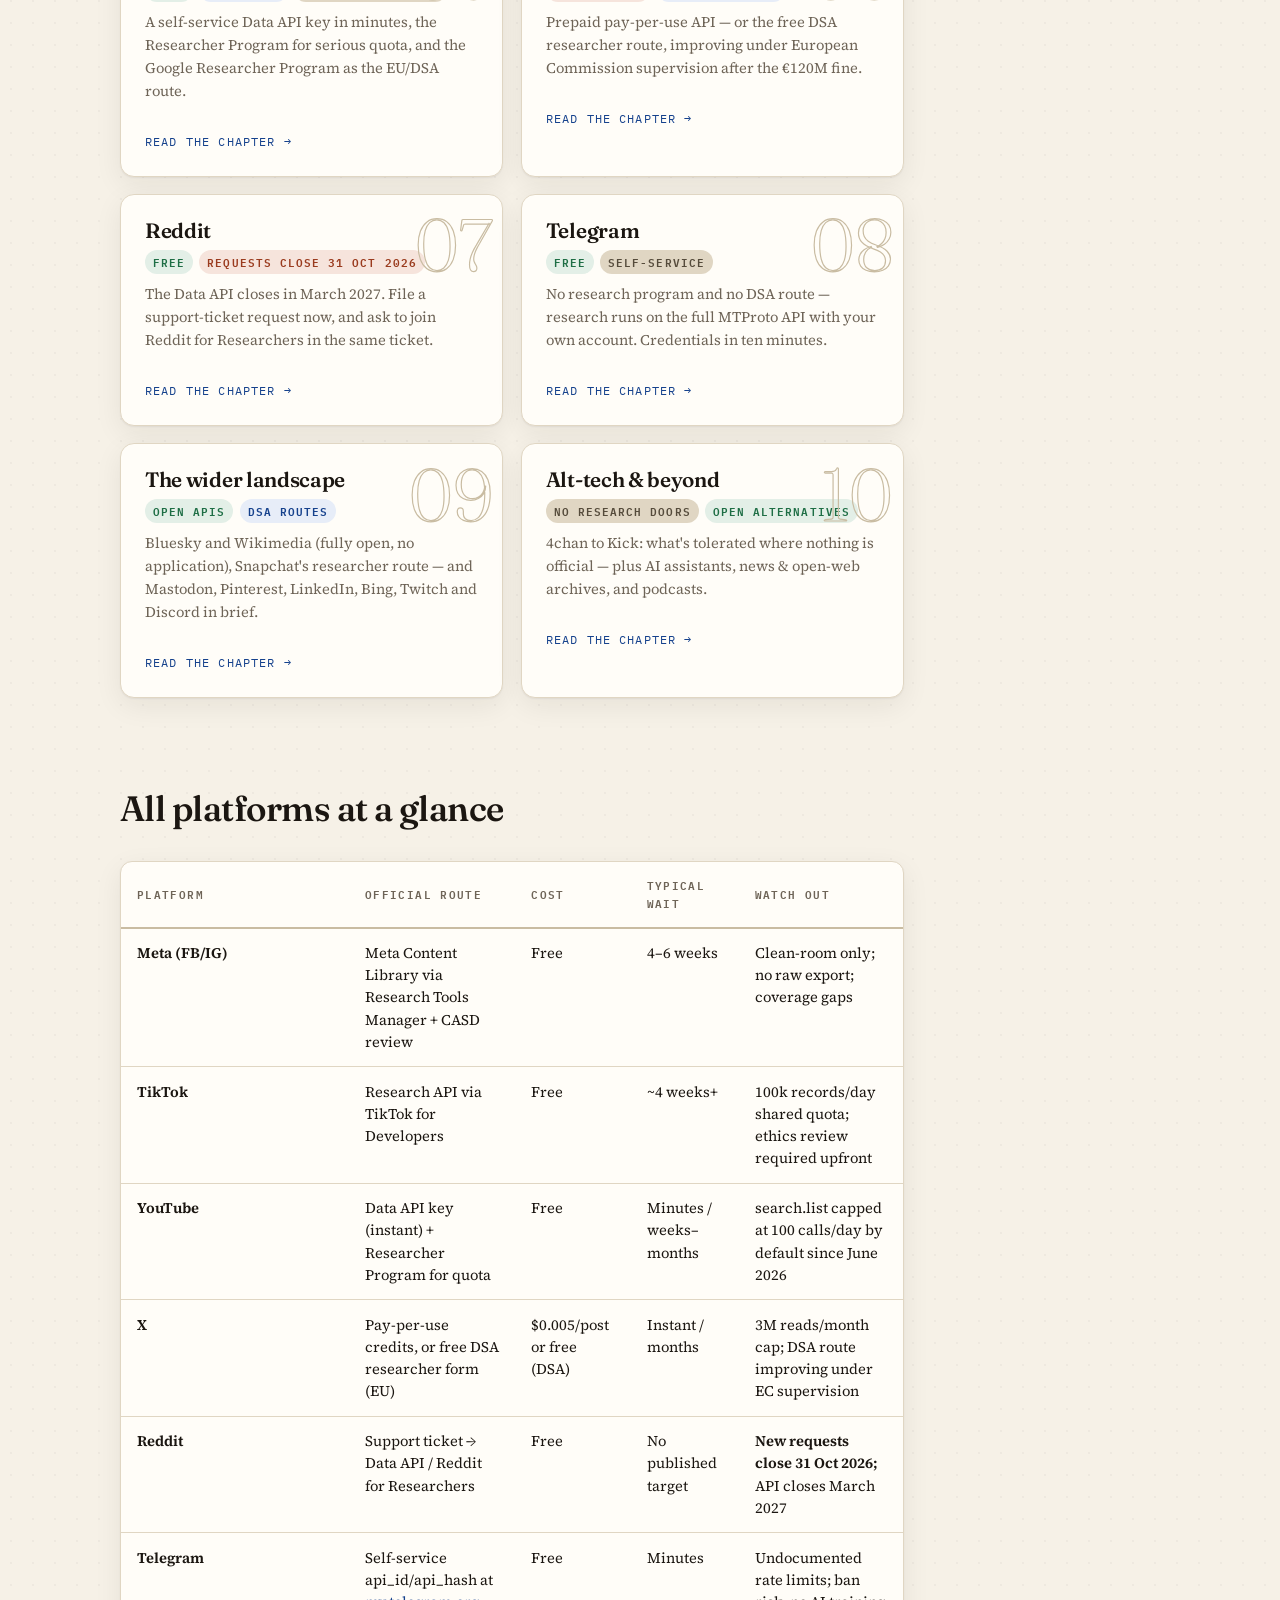
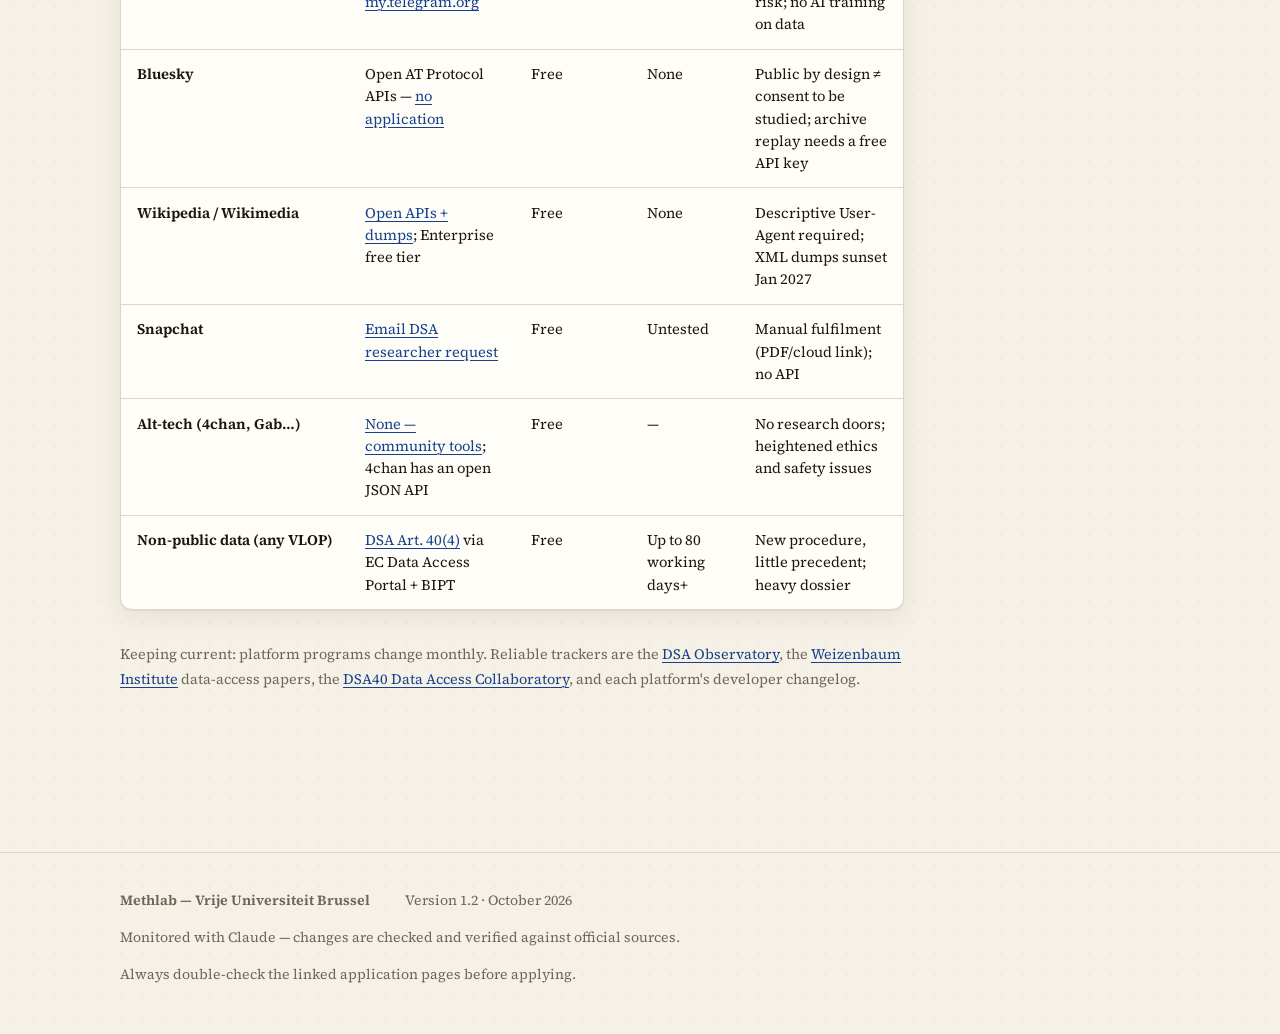
==== commit 48f61864: "Fix factual errors found in the October 2026 audit (F-01..F-09, F-11..F-16) - F-01: Google Trends is" ====
--- a/index.html
+++ b/index.html
@@ -42,34 +42,20 @@
   </div>
 </header>
 <main id="main">
-<div class="wrap">
+<div class="wrap pagegrid">
+  <article>
 
 <section class="hero">
-  <div class="hero-grid">
-    <div>
-      <p class="kicker fade-in">Methlab — Vrije Universiteit Brussel · October 2026</p>
-      <h1 class="fade-in d1">Getting Access to<br>Platform Data</h1>
-      <hr class="rule fade-in d2">
-      <p class="lede fade-in d2">A dedicated space for getting research access to platform data: the application routes for Meta, TikTok, YouTube, X, Reddit and Telegram — plus the wider landscape from Bluesky to alt-tech — kept current in one place and built around the EU Digital Services Act (Article&nbsp;40) routes available to academics.</p>
-    </div>
-    <figure class="videocard fade-in d3" style="margin:0">
-      <video controls preload="metadata" playsinline poster="api-key-poster.jpg">
-        <source src="api-key-explainer.mp4" type="video/mp4">
-        Your browser does not support embedded video — <a href="api-key-explainer.mp4">download the explainer</a> instead.
-      </video>
-      <figcaption class="vidcap">Watch first · What is an API key, and why does your script need one? (1:42)</figcaption>
-    </figure>
-  </div>
+  <p class="kicker fade-in">Methlab — Vrije Universiteit Brussel · October 2026</p>
+  <h1 class="fade-in d1">Getting Access to<br>Platform Data</h1>
+  <hr class="rule fade-in d2">
+  <p class="lede fade-in d2">A dedicated space for getting research access to platform data: the application routes for Meta, TikTok, YouTube, X, Reddit and Telegram — plus the wider landscape from Bluesky to alt-tech — kept current in one place and built around the EU Digital Services Act (Article&nbsp;40) routes available to academics.</p>
   <p class="fade-in d3" style="margin-top:1.6rem"><span class="stamp">&#10003;&nbsp;Verified against live sources · Oct 2026</span></p>
   <p class="monitor fade-in d3">The information on this site is monitored with <strong>Claude</strong>, which checks and verifies changes against official sources before they appear here. Platform programs still change fast — <strong>always double-check the linked application pages</strong> before you apply.</p>
 </section>
 
-</div>
-<div class="wrap pagegrid">
-  <article>
-
 <section>
-  <h2 id="read-first" style="margin-top:1rem">Read this first: time-sensitive changes</h2>
+  <h2 id="read-first">Read this first: time-sensitive changes</h2>
   <div class="alerts">
     <div class="alert">
       <h3>Reddit is closing its public Data API</h3>
@@ -111,7 +97,7 @@
       <span class="num" aria-hidden="true">03</span>
       <h3>Meta — Facebook &amp; Instagram</h3>
       <div class="chips"><span class="chip free">Free</span><span class="chip dsa">DSA route</span><span class="chip neutral">4&ndash;6 weeks</span></div>
-      <p>The Meta Content Library: public FB, IG, Threads and WhatsApp Channels content via a clean-room web UI and API, with CASD-reviewed applications.</p>
+      <p>The Meta Content Library: public FB, IG and WhatsApp Channels content via a clean-room web UI and API — Threads in the web UI only — with CASD-reviewed applications.</p>
       <span class="go">Read the chapter &rarr;</span>
     </a>
     <a class="pcard" href="tiktok.html">
@@ -176,7 +162,7 @@
       <tr><td>TikTok</td><td>Research API via TikTok for Developers</td><td>Free</td><td>~4 weeks+</td><td>100k records/day shared quota; ethics review required upfront</td></tr>
       <tr><td>YouTube</td><td>Data API key (instant) + Researcher Program for quota</td><td>Free</td><td>Minutes / weeks&ndash;months</td><td>search.list capped at 100 calls/day by default since June 2026</td></tr>
       <tr><td>X</td><td>Pay-per-use credits, or free DSA researcher form (EU)</td><td>$0.005/post or free (DSA)</td><td>Instant / months</td><td>3M reads/month cap; DSA route improving under EC supervision</td></tr>
-      <tr><td>Reddit</td><td>Support ticket &rarr; Data API / Reddit for Researchers</td><td>Free</td><td>~1 week ticket</td><td><strong>New requests close 31 Oct 2026;</strong> API closes March 2027</td></tr>
+      <tr><td>Reddit</td><td>Support ticket &rarr; Data API / Reddit for Researchers</td><td>Free</td><td>No published target</td><td><strong>New requests close 31 Oct 2026;</strong> API closes March 2027</td></tr>
       <tr><td>Telegram</td><td>Self-service api_id/api_hash at <a href="https://my.telegram.org" target="_blank" rel="noopener">my.telegram.org</a></td><td>Free</td><td>Minutes</td><td>Undocumented rate limits; ban risk; no AI training on data</td></tr>
       <tr><td>Bluesky</td><td>Open AT Protocol APIs — <a href="more.html#bluesky">no application</a></td><td>Free</td><td>None</td><td>Public by design &ne; consent to be studied; archive replay needs a free API key</td></tr>
       <tr><td>Wikipedia / Wikimedia</td><td><a href="more.html#wikimedia">Open APIs + dumps</a>; Enterprise free tier</td><td>Free</td><td>None</td><td>Descriptive User-Agent required; XML dumps sunset Jan 2027</td></tr>
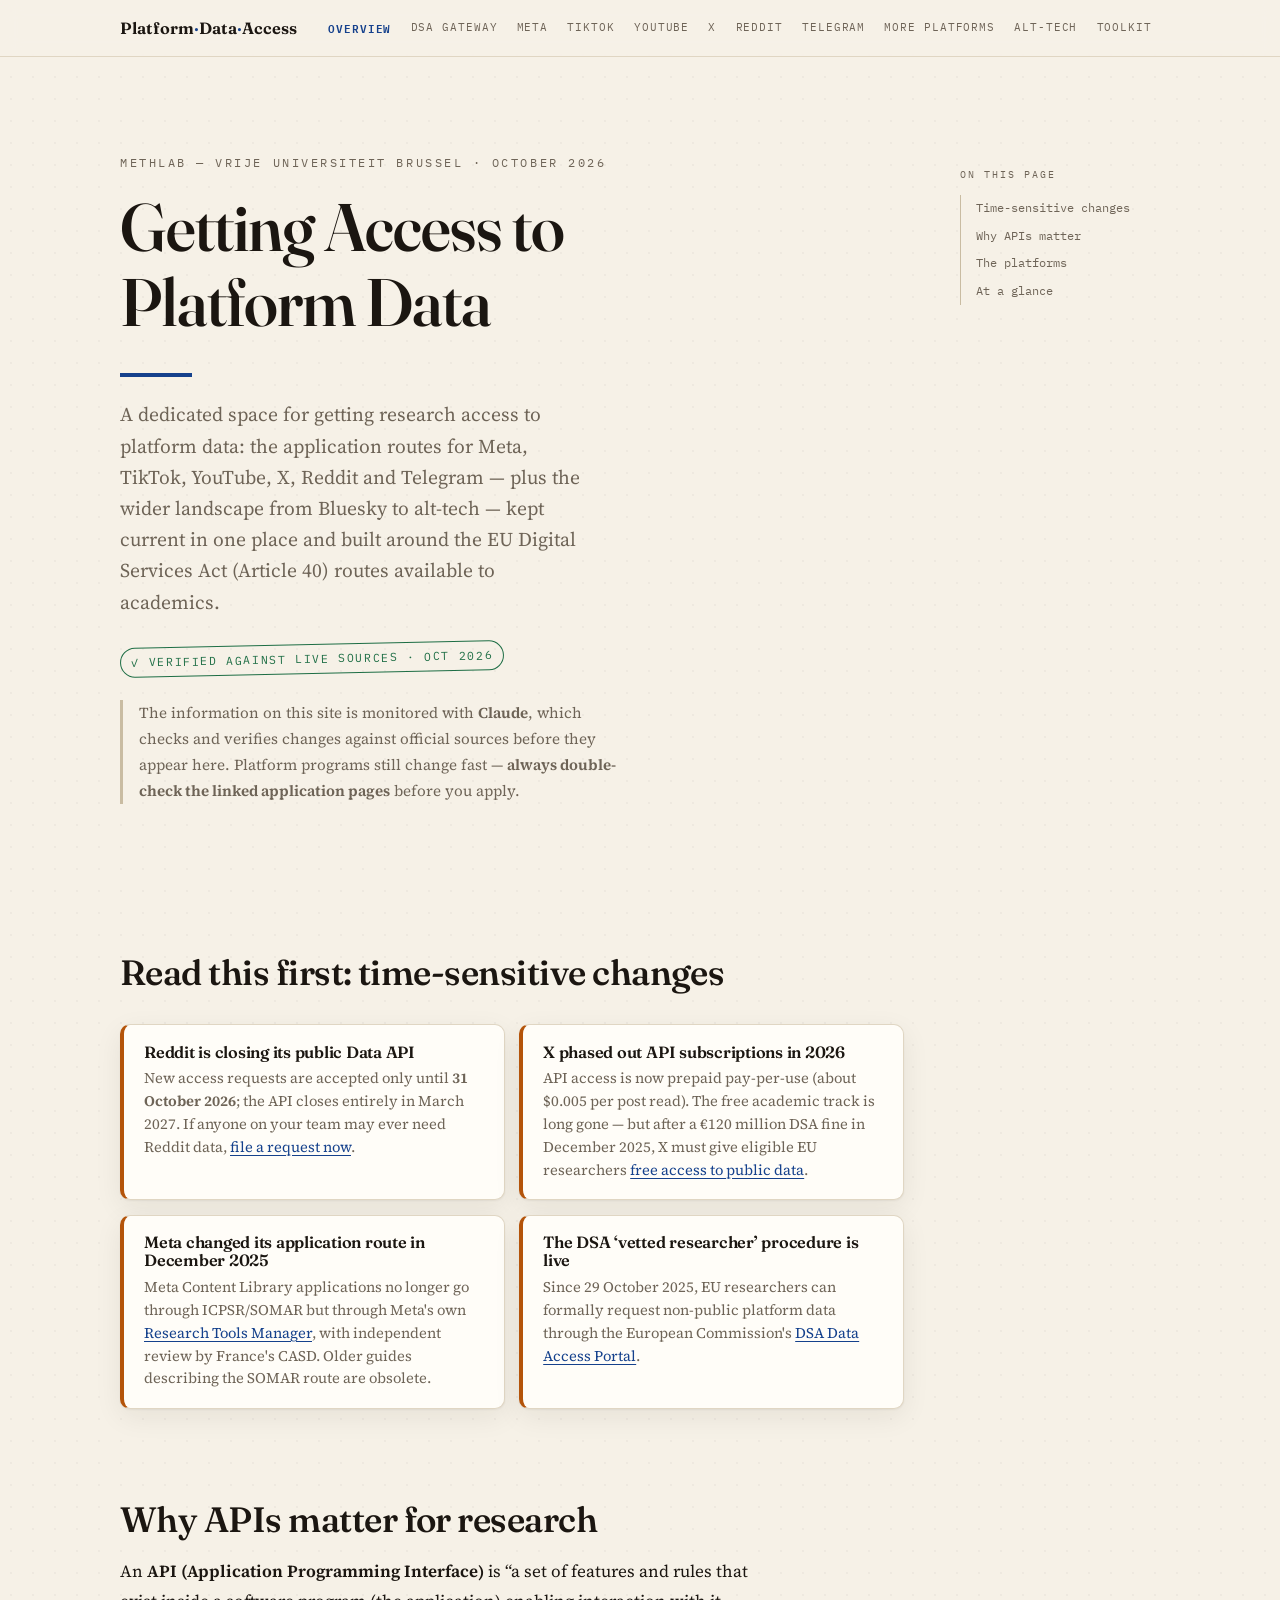
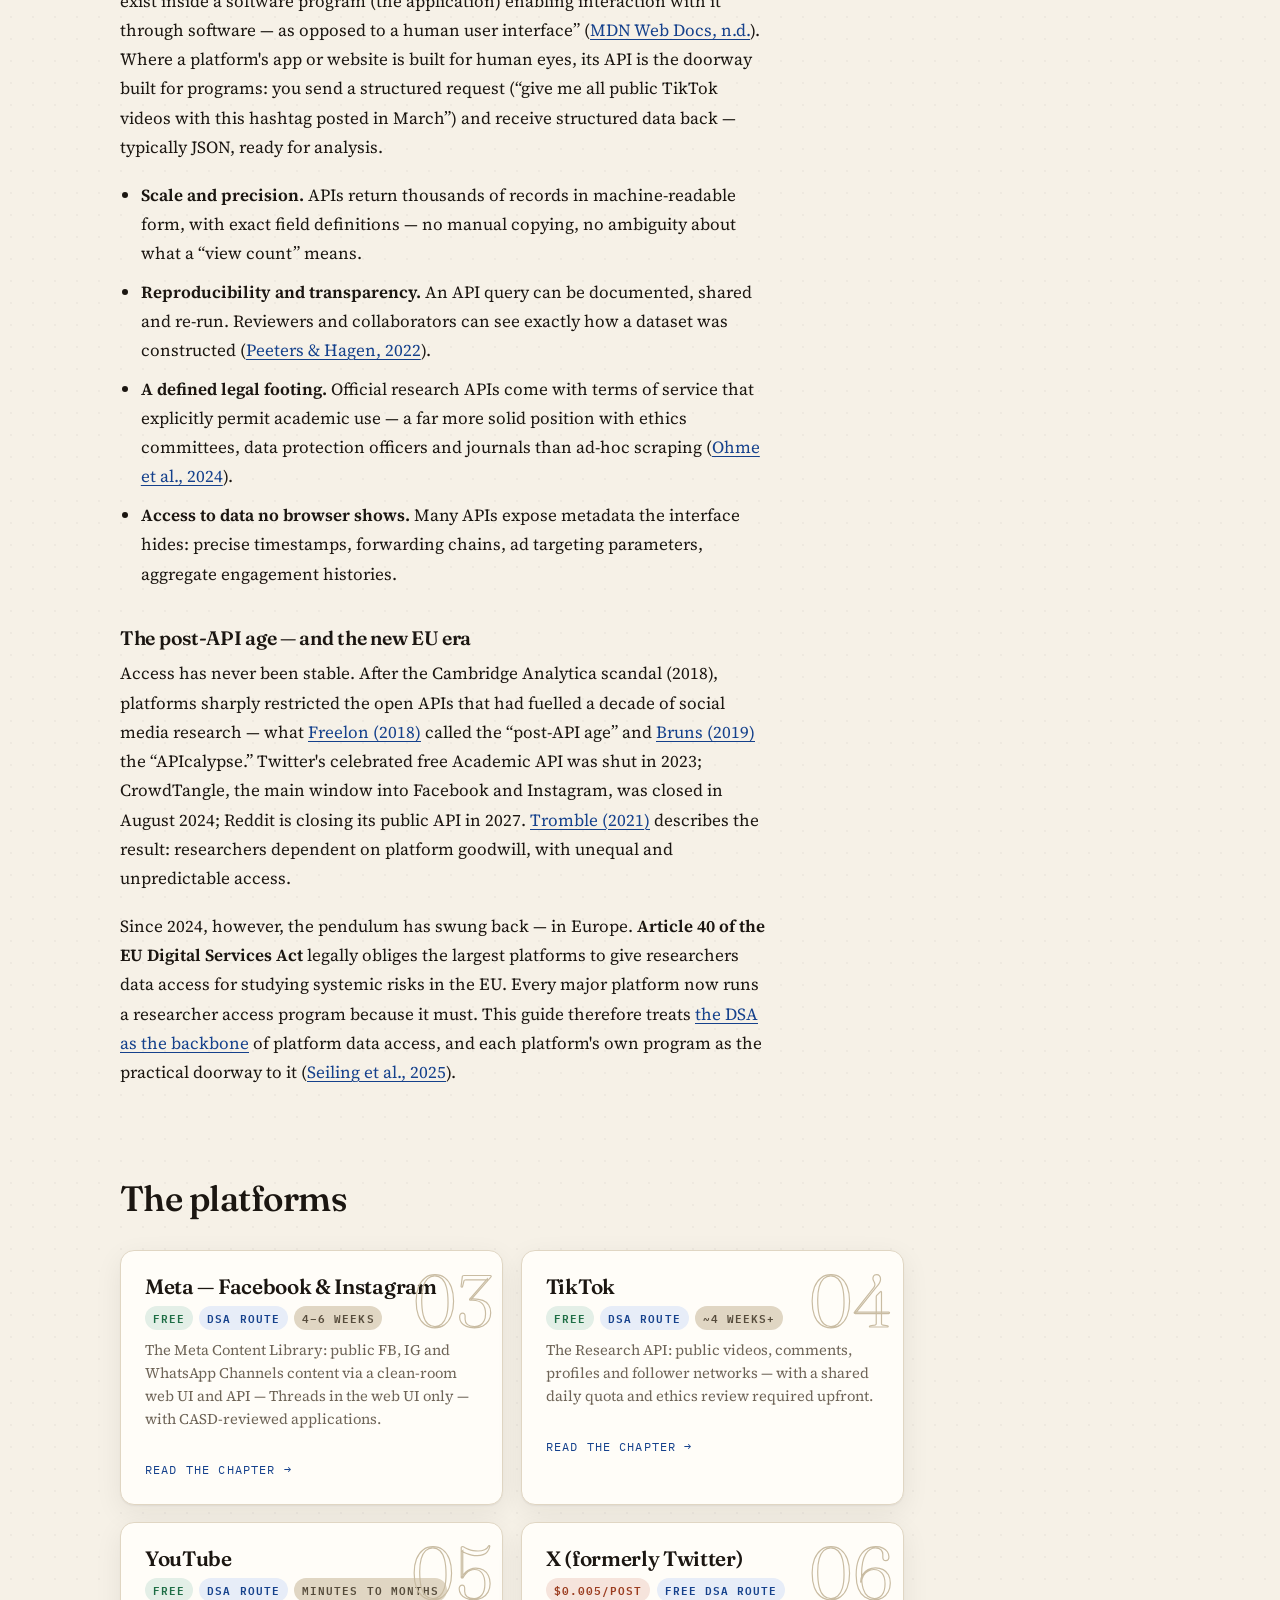
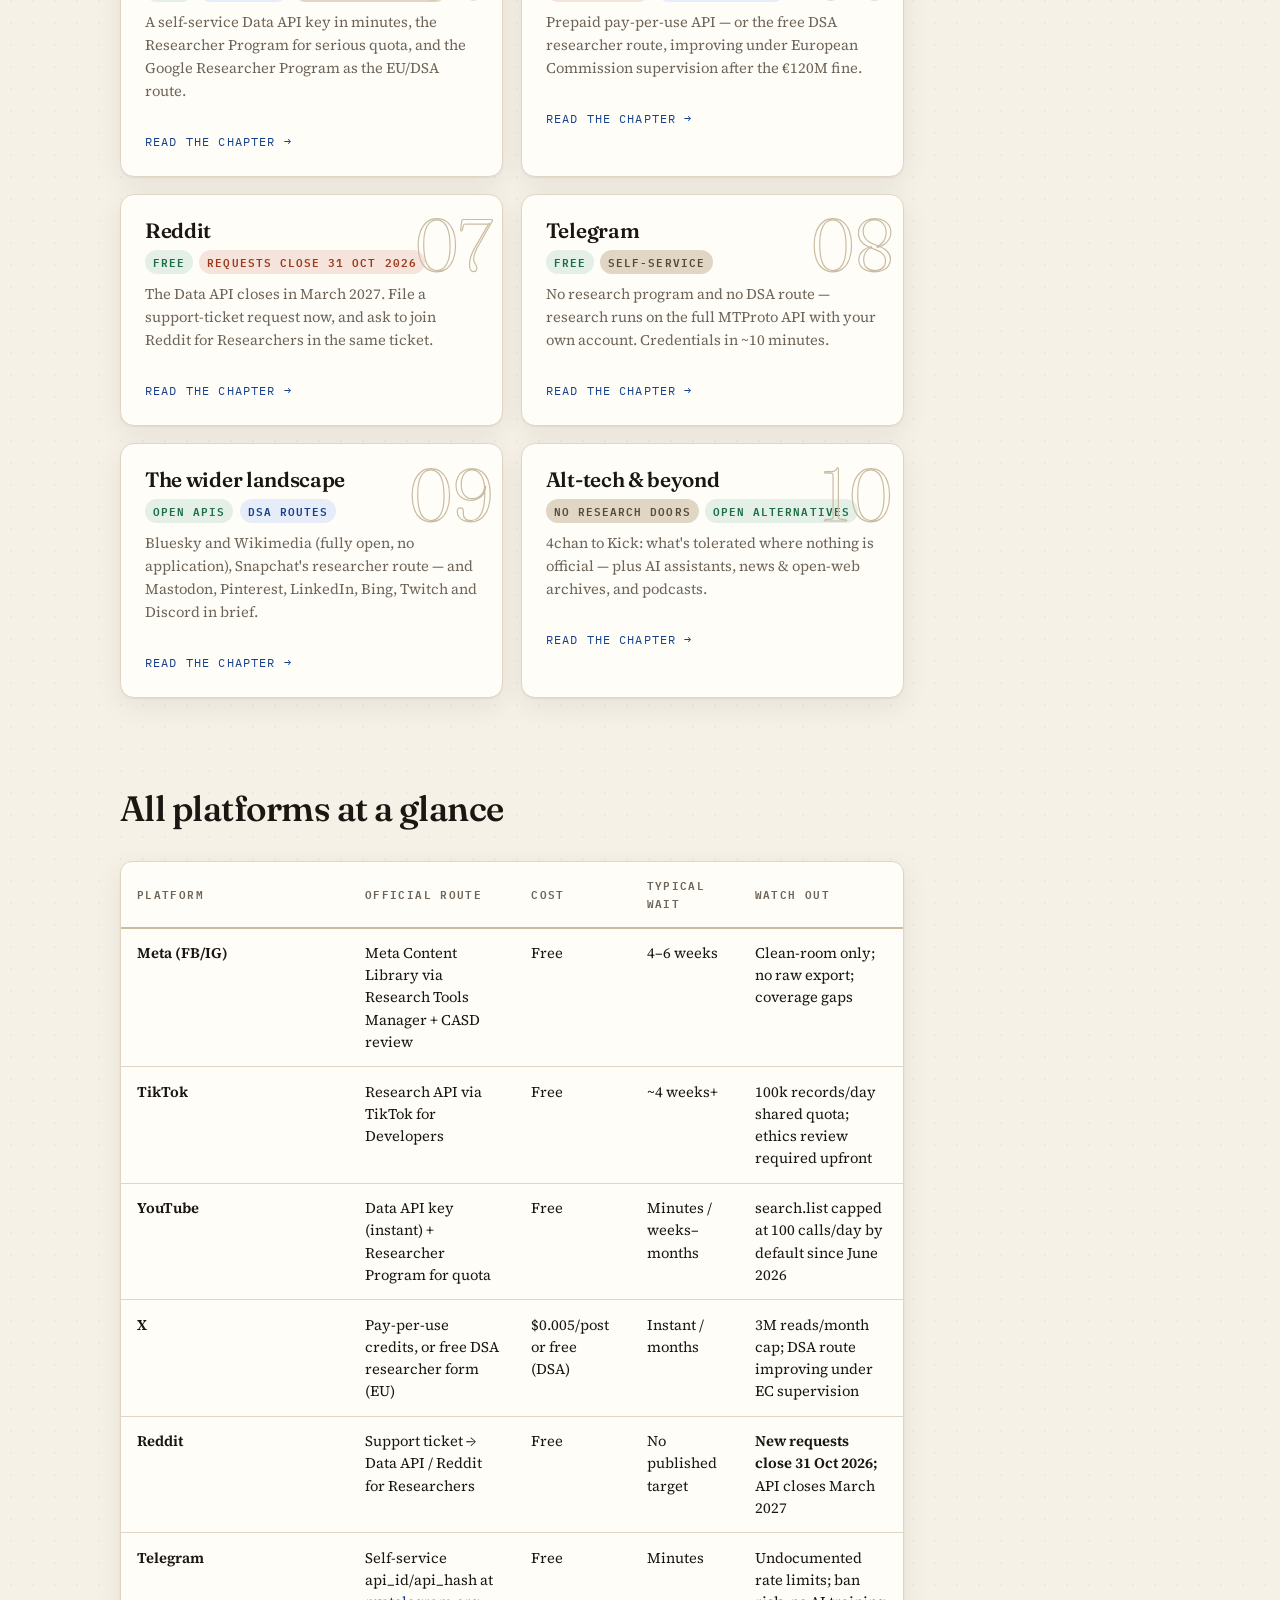
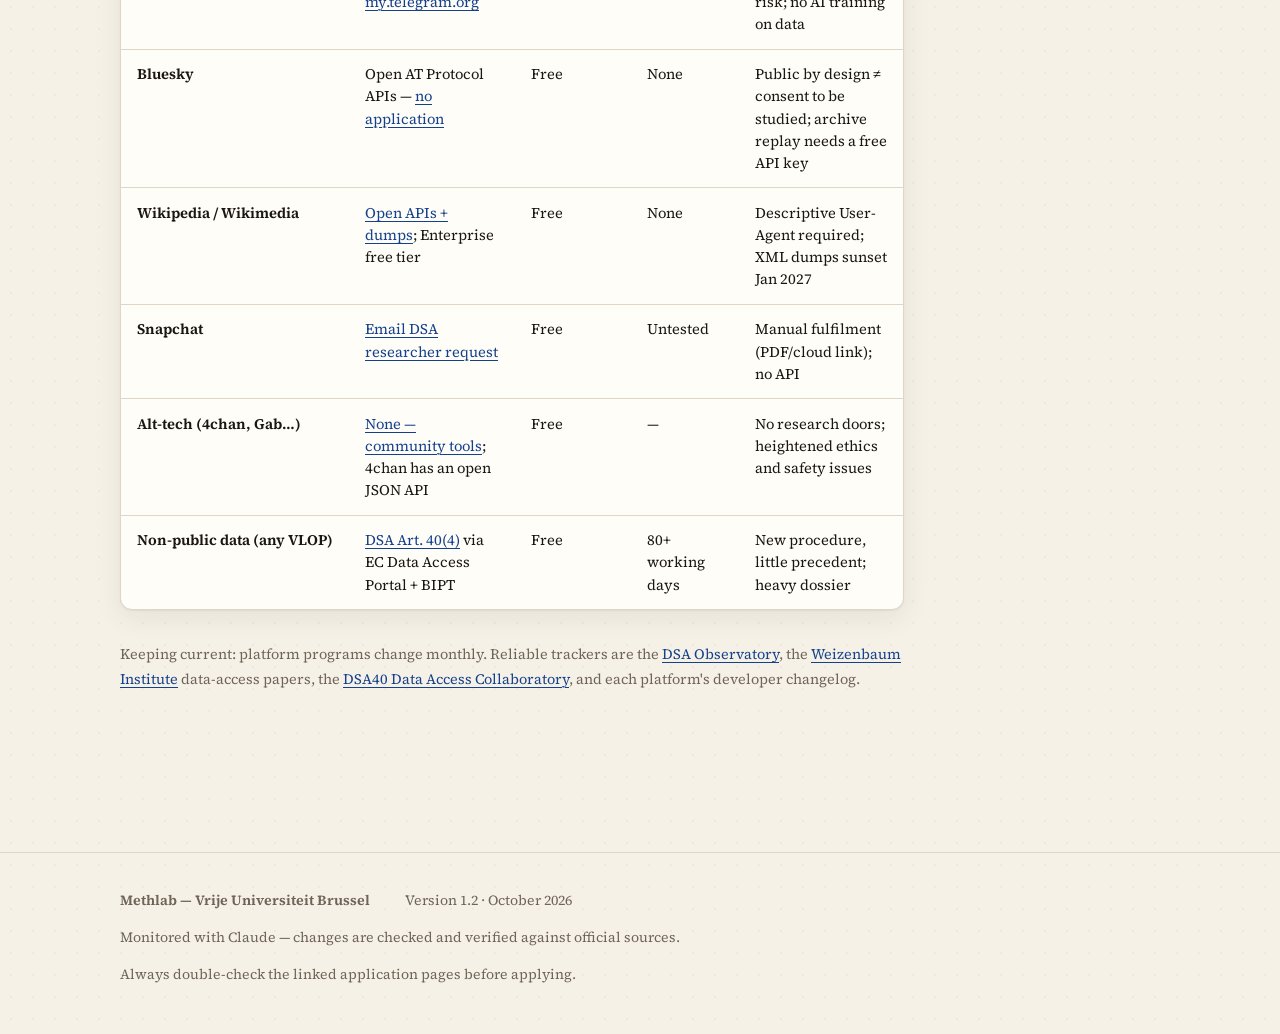
==== commit 996a2740: "Consistency fixes from the audit (C-04..C-12) - C-04: align <title>/og:title of meta.html and toolki" ====
--- a/index.html
+++ b/index.html
@@ -132,7 +132,7 @@
       <span class="num" aria-hidden="true">08</span>
       <h3>Telegram</h3>
       <div class="chips"><span class="chip free">Free</span><span class="chip neutral">Self-service</span></div>
-      <p>No research program and no DSA route — research runs on the full MTProto API with your own account. Credentials in ten minutes.</p>
+      <p>No research program and no DSA route — research runs on the full MTProto API with your own account. Credentials in ~10 minutes.</p>
       <span class="go">Read the chapter &rarr;</span>
     </a>
     <a class="pcard" href="more.html">
@@ -168,7 +168,7 @@
       <tr><td>Wikipedia / Wikimedia</td><td><a href="more.html#wikimedia">Open APIs + dumps</a>; Enterprise free tier</td><td>Free</td><td>None</td><td>Descriptive User-Agent required; XML dumps sunset Jan 2027</td></tr>
       <tr><td>Snapchat</td><td><a href="more.html#snapchat">Email DSA researcher request</a></td><td>Free</td><td>Untested</td><td>Manual fulfilment (PDF/cloud link); no API</td></tr>
       <tr><td>Alt-tech (4chan, Gab&hellip;)</td><td><a href="alttech.html">None — community tools</a>; 4chan has an open JSON API</td><td>Free</td><td>&mdash;</td><td>No research doors; heightened ethics and safety issues</td></tr>
-      <tr><td>Non-public data (any VLOP)</td><td><a href="dsa.html">DSA Art. 40(4)</a> via EC Data Access Portal + BIPT</td><td>Free</td><td>Up to 80 working days+</td><td>New procedure, little precedent; heavy dossier</td></tr>
+      <tr><td>Non-public data (any VLOP)</td><td><a href="dsa.html">DSA Art. 40(4)</a> via EC Data Access Portal + BIPT</td><td>Free</td><td>80+ working days</td><td>New procedure, little precedent; heavy dossier</td></tr>
     </tbody>
   </table>
   </div>
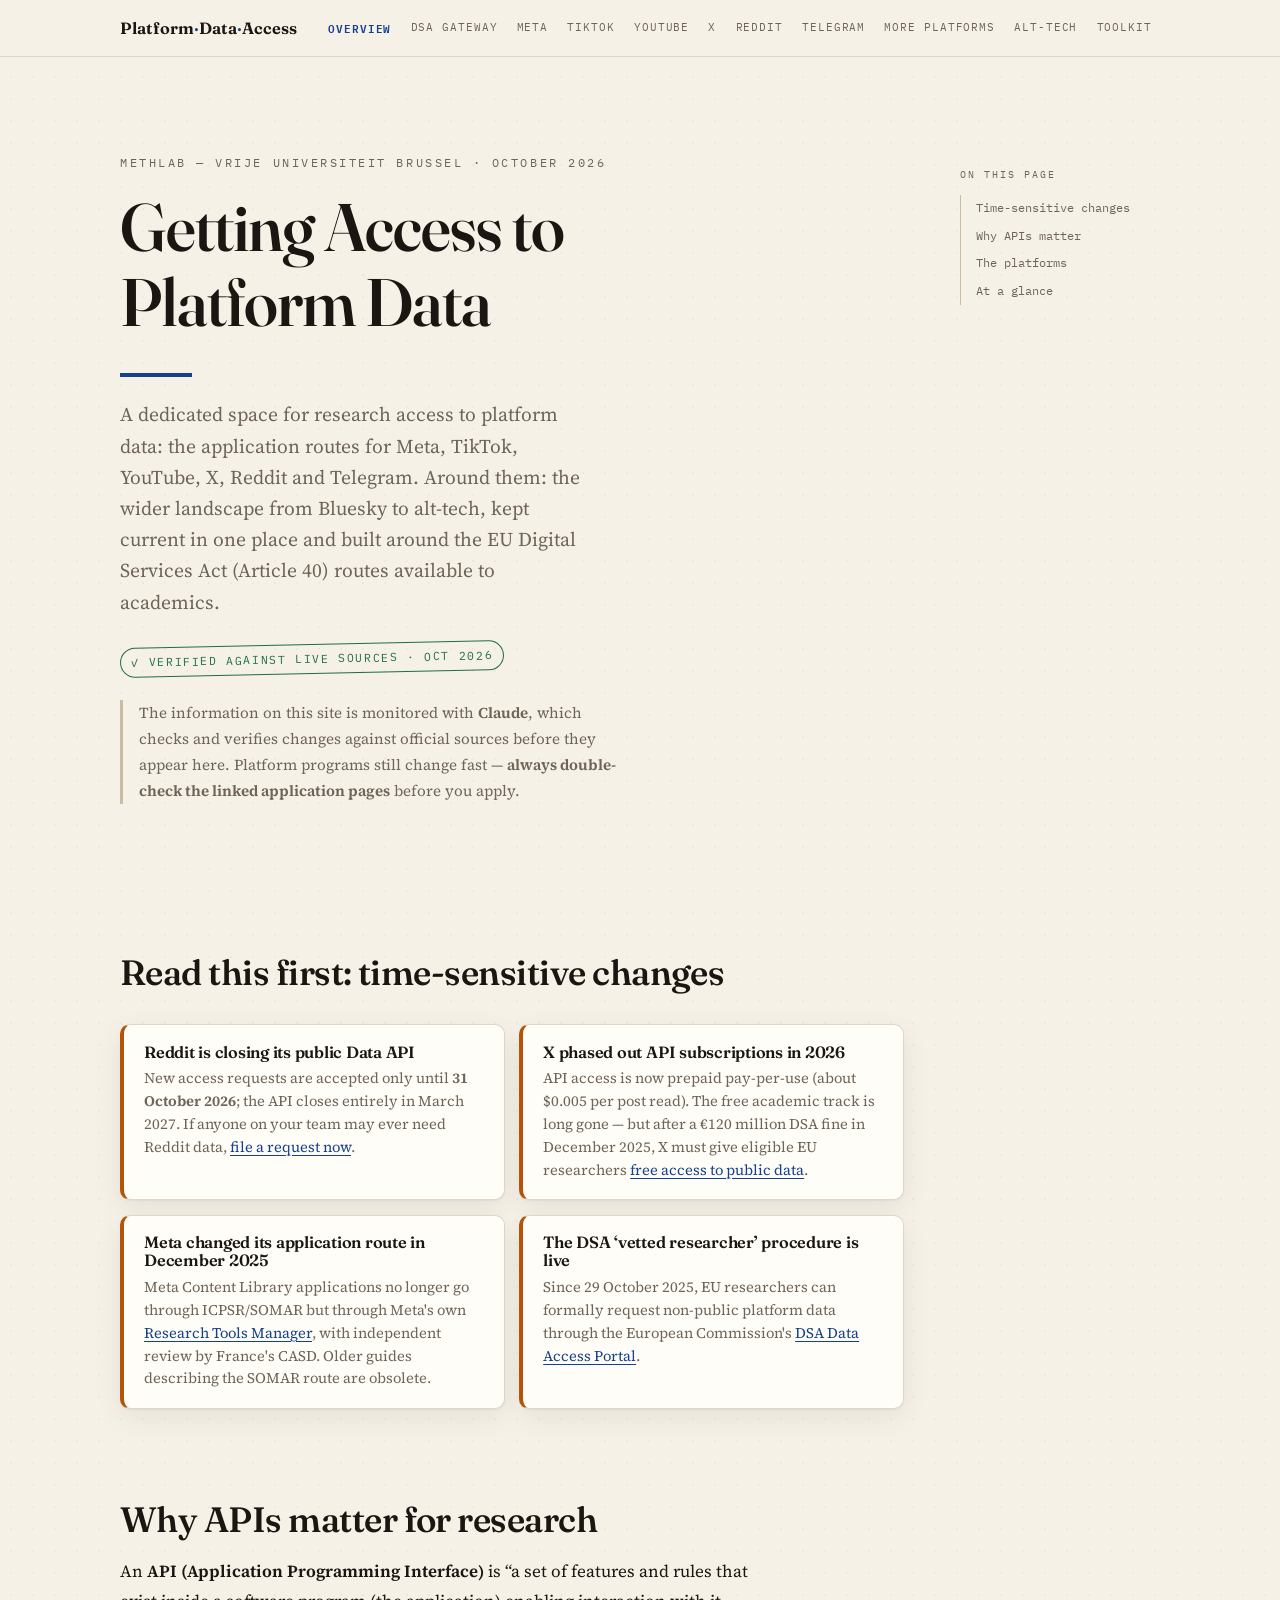
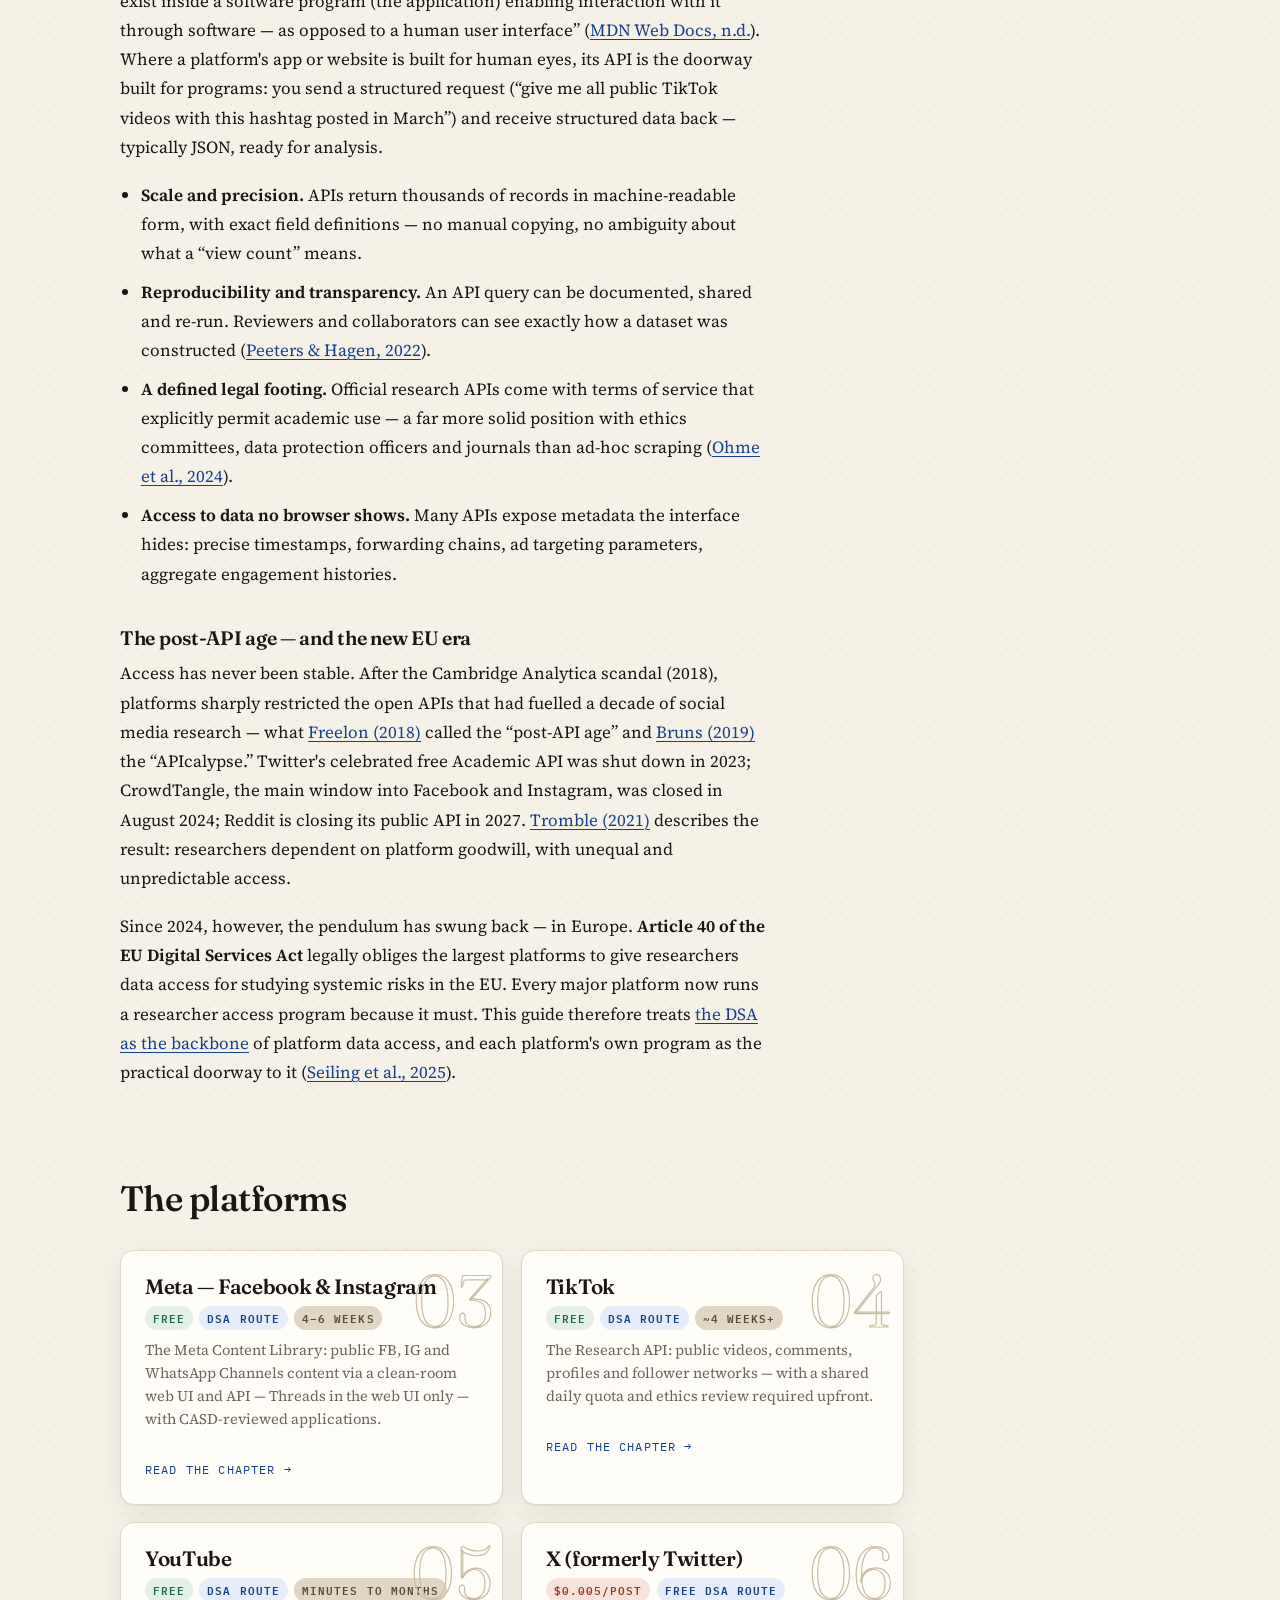
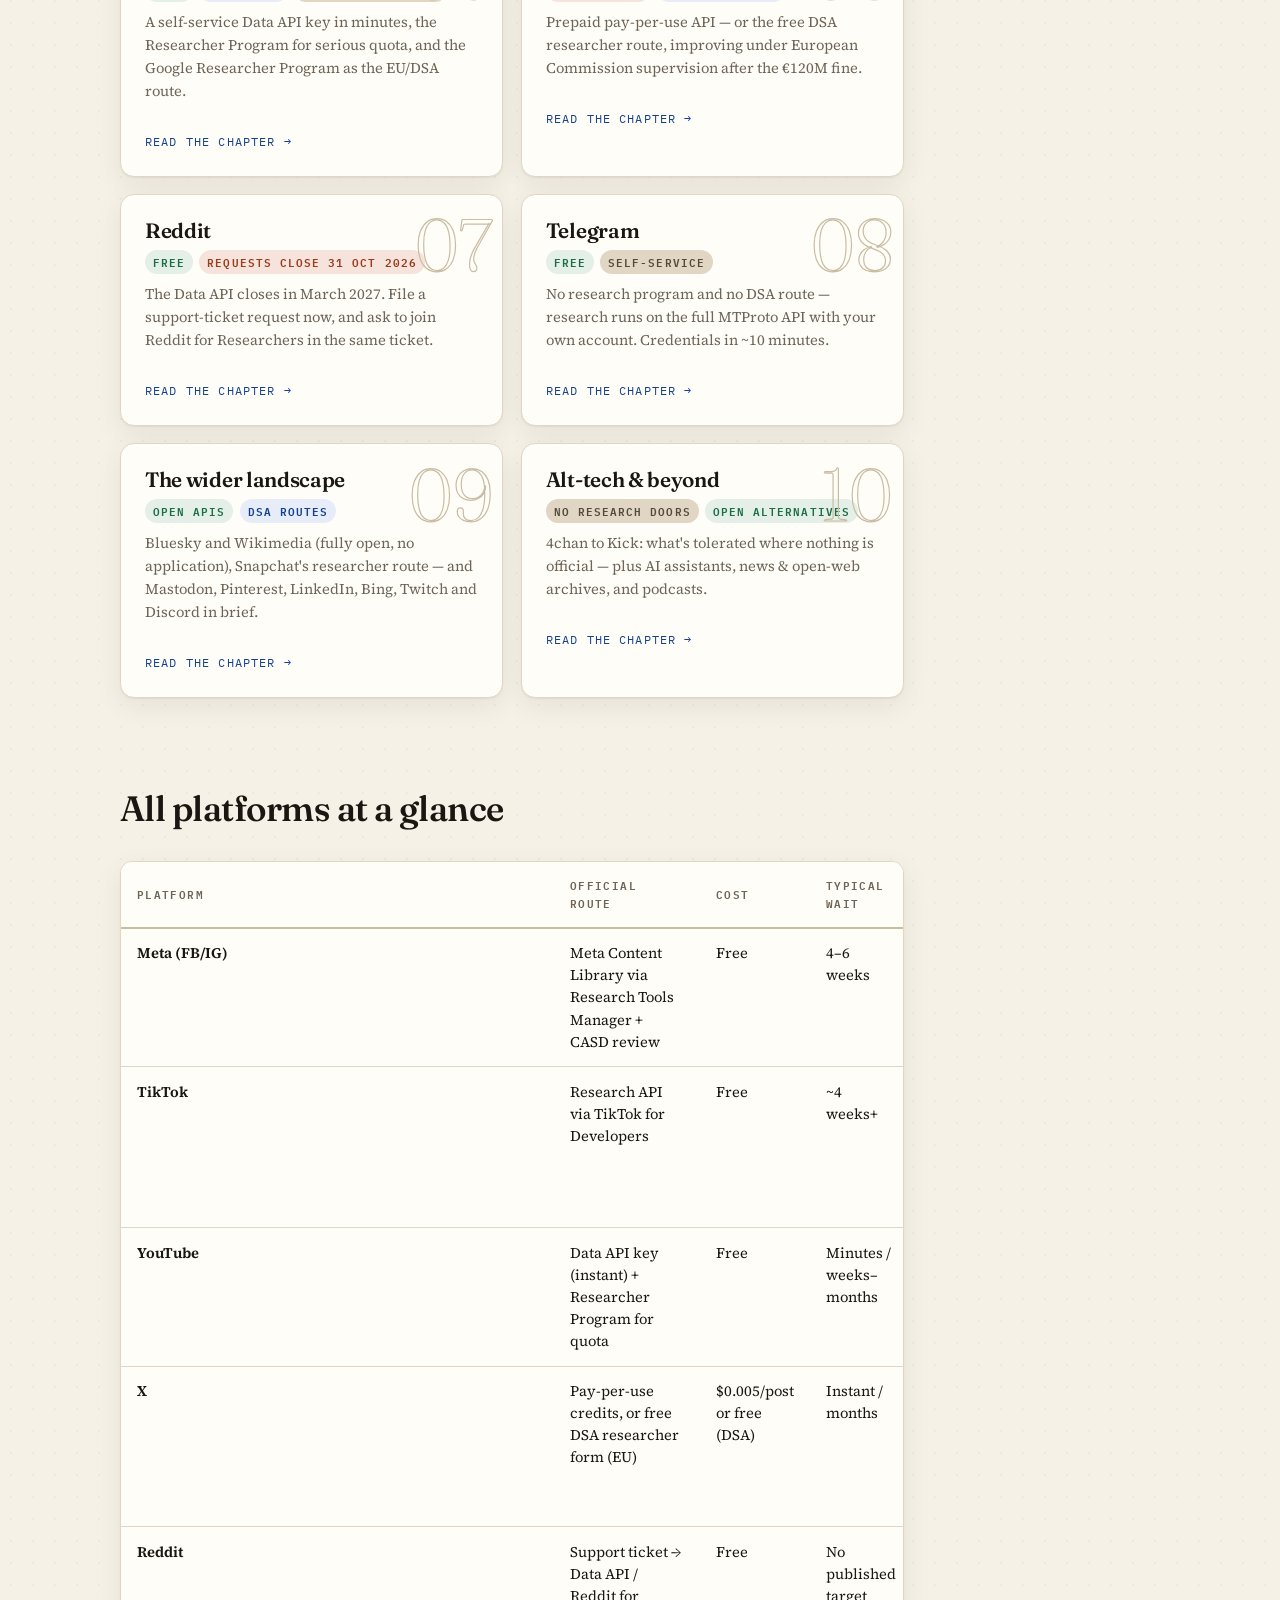
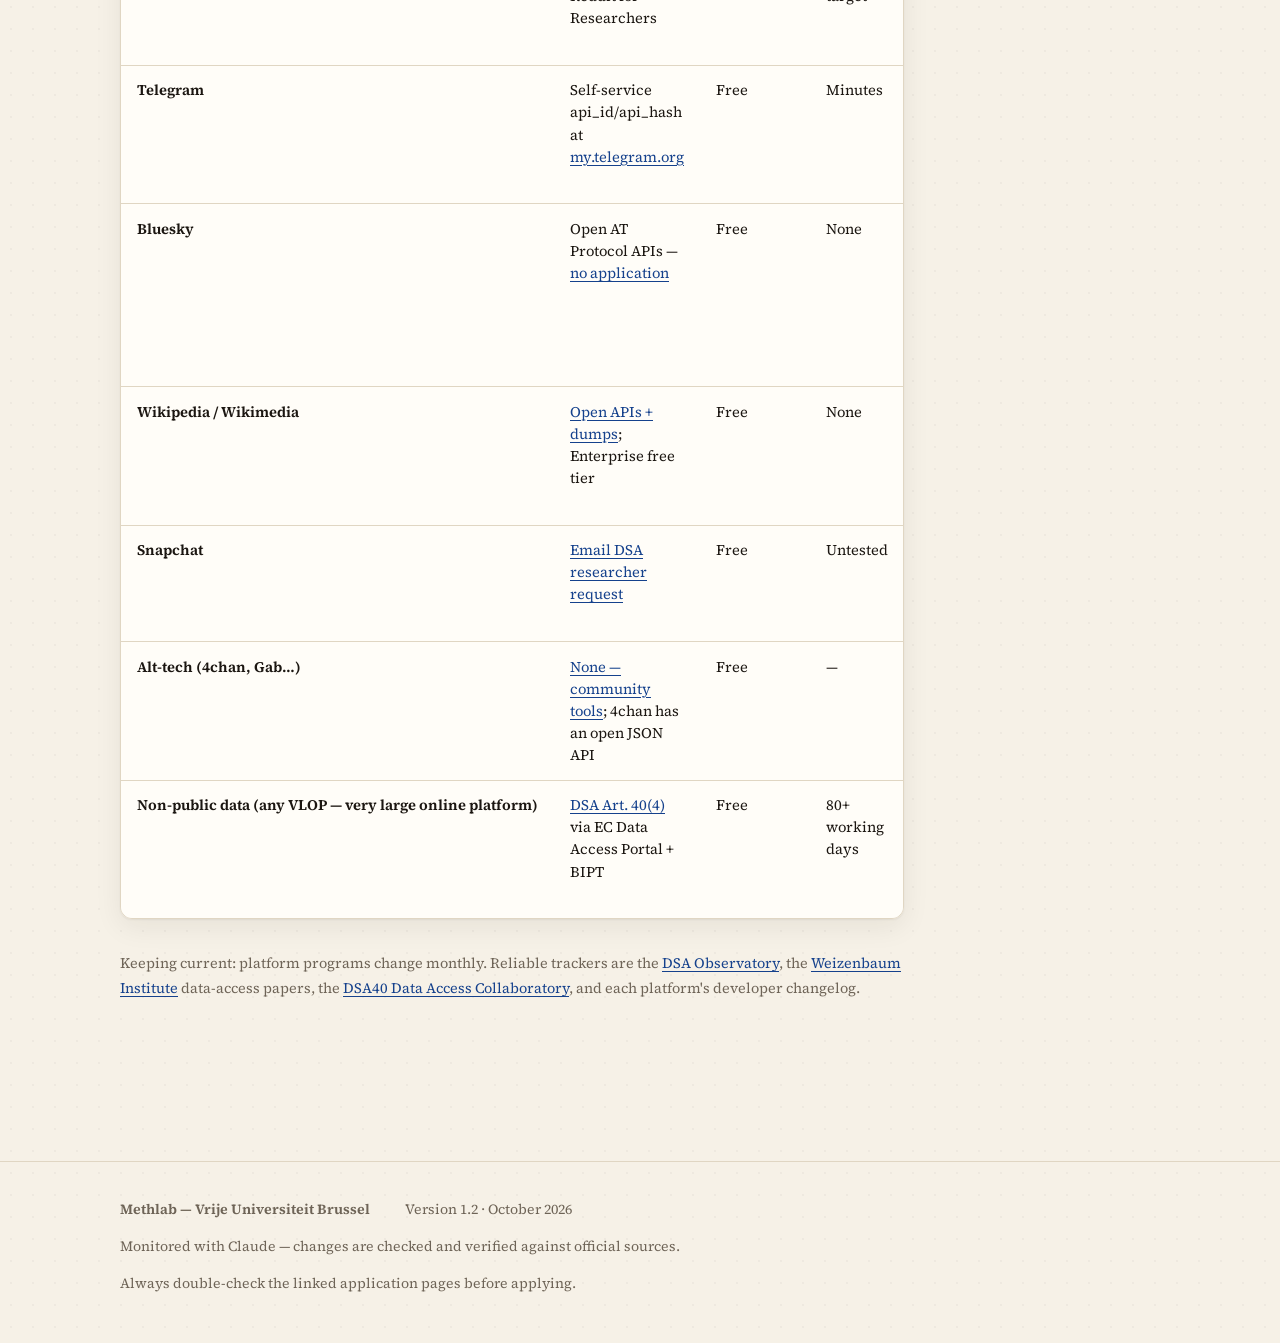
==== commit 88d954ca: "Copy edits from the audit (E-01..E-15) - E-01: cut the duplicated "single most important decision" (" ====
--- a/index.html
+++ b/index.html
@@ -49,7 +49,7 @@
   <p class="kicker fade-in">Methlab — Vrije Universiteit Brussel · October 2026</p>
   <h1 class="fade-in d1">Getting Access to<br>Platform Data</h1>
   <hr class="rule fade-in d2">
-  <p class="lede fade-in d2">A dedicated space for getting research access to platform data: the application routes for Meta, TikTok, YouTube, X, Reddit and Telegram — plus the wider landscape from Bluesky to alt-tech — kept current in one place and built around the EU Digital Services Act (Article&nbsp;40) routes available to academics.</p>
+  <p class="lede fade-in d2">A dedicated space for research access to platform data: the application routes for Meta, TikTok, YouTube, X, Reddit and Telegram. Around them: the wider landscape from Bluesky to alt-tech, kept current in one place and built around the EU Digital Services Act (Article&nbsp;40) routes available to academics.</p>
   <p class="fade-in d3" style="margin-top:1.6rem"><span class="stamp">&#10003;&nbsp;Verified against live sources · Oct 2026</span></p>
   <p class="monitor fade-in d3">The information on this site is monitored with <strong>Claude</strong>, which checks and verifies changes against official sources before they appear here. Platform programs still change fast — <strong>always double-check the linked application pages</strong> before you apply.</p>
 </section>
@@ -86,7 +86,7 @@
     <li><strong>Access to data no browser shows.</strong> Many APIs expose metadata the interface hides: precise timestamps, forwarding chains, ad targeting parameters, aggregate engagement histories.</li>
   </ul>
   <h3>The post-API age — and the new EU era</h3>
-  <p>Access has never been stable. After the Cambridge Analytica scandal (2018), platforms sharply restricted the open APIs that had fuelled a decade of social media research — what <a href="references.html#freelon">Freelon (2018)</a> called the &ldquo;post-API age&rdquo; and <a href="references.html#bruns">Bruns (2019)</a> the &ldquo;APIcalypse.&rdquo; Twitter's celebrated free Academic API was shut in 2023; CrowdTangle, the main window into Facebook and Instagram, was closed in August 2024; Reddit is closing its public API in 2027. <a href="references.html#tromble">Tromble (2021)</a> describes the result: researchers dependent on platform goodwill, with unequal and unpredictable access.</p>
+  <p>Access has never been stable. After the Cambridge Analytica scandal (2018), platforms sharply restricted the open APIs that had fuelled a decade of social media research — what <a href="references.html#freelon">Freelon (2018)</a> called the &ldquo;post-API age&rdquo; and <a href="references.html#bruns">Bruns (2019)</a> the &ldquo;APIcalypse.&rdquo; Twitter's celebrated free Academic API was shut down in 2023; CrowdTangle, the main window into Facebook and Instagram, was closed in August 2024; Reddit is closing its public API in 2027. <a href="references.html#tromble">Tromble (2021)</a> describes the result: researchers dependent on platform goodwill, with unequal and unpredictable access.</p>
   <p>Since 2024, however, the pendulum has swung back — in Europe. <strong>Article 40 of the EU Digital Services Act</strong> legally obliges the largest platforms to give researchers data access for studying systemic risks in the EU. Every major platform now runs a researcher access program because it must. This guide therefore treats <a href="dsa.html">the DSA as the backbone</a> of platform data access, and each platform's own program as the practical doorway to it (<a href="references.html#seiling">Seiling et al., 2025</a>).</p>
 </section>
 
@@ -168,7 +168,7 @@
       <tr><td>Wikipedia / Wikimedia</td><td><a href="more.html#wikimedia">Open APIs + dumps</a>; Enterprise free tier</td><td>Free</td><td>None</td><td>Descriptive User-Agent required; XML dumps sunset Jan 2027</td></tr>
       <tr><td>Snapchat</td><td><a href="more.html#snapchat">Email DSA researcher request</a></td><td>Free</td><td>Untested</td><td>Manual fulfilment (PDF/cloud link); no API</td></tr>
       <tr><td>Alt-tech (4chan, Gab&hellip;)</td><td><a href="alttech.html">None — community tools</a>; 4chan has an open JSON API</td><td>Free</td><td>&mdash;</td><td>No research doors; heightened ethics and safety issues</td></tr>
-      <tr><td>Non-public data (any VLOP)</td><td><a href="dsa.html">DSA Art. 40(4)</a> via EC Data Access Portal + BIPT</td><td>Free</td><td>80+ working days</td><td>New procedure, little precedent; heavy dossier</td></tr>
+      <tr><td>Non-public data (any VLOP &mdash; very large online platform)</td><td><a href="dsa.html">DSA Art. 40(4)</a> via EC Data Access Portal + BIPT</td><td>Free</td><td>80+ working days</td><td>New procedure, little precedent; heavy dossier</td></tr>
     </tbody>
   </table>
   </div>
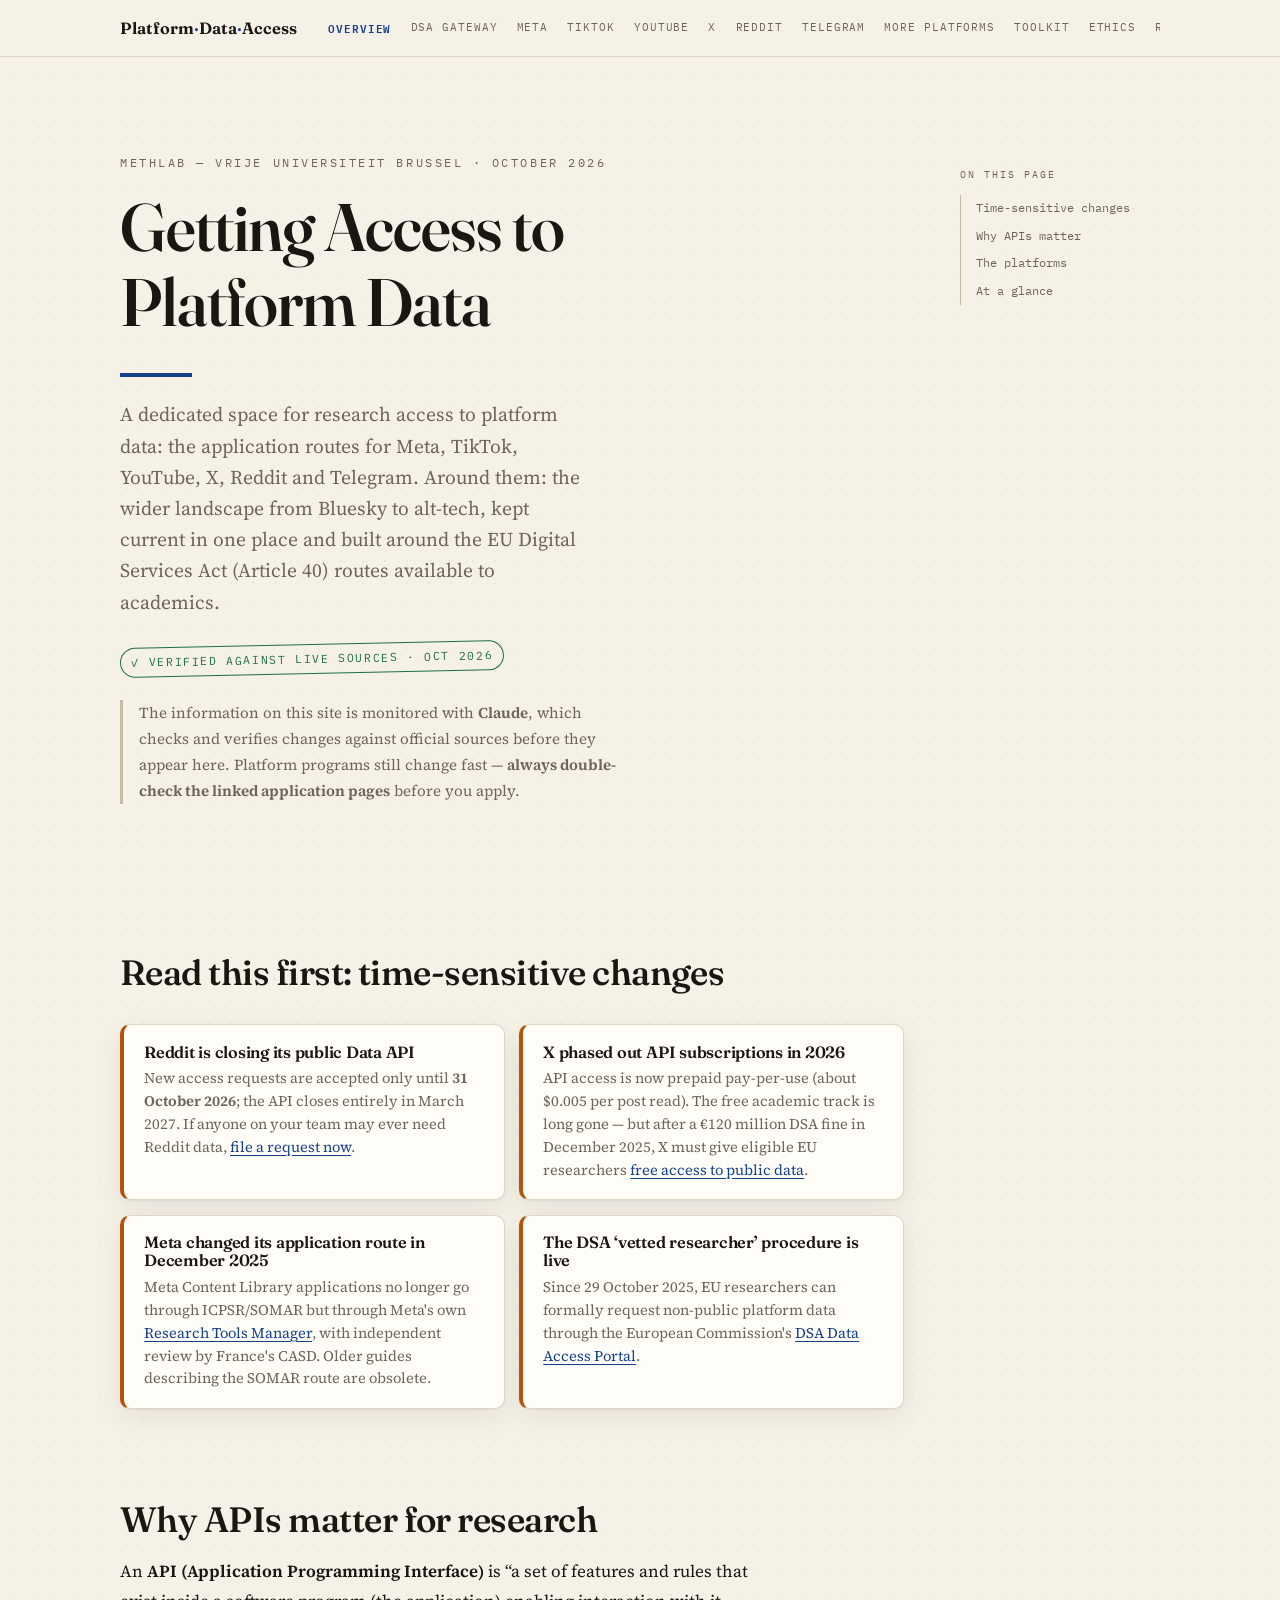
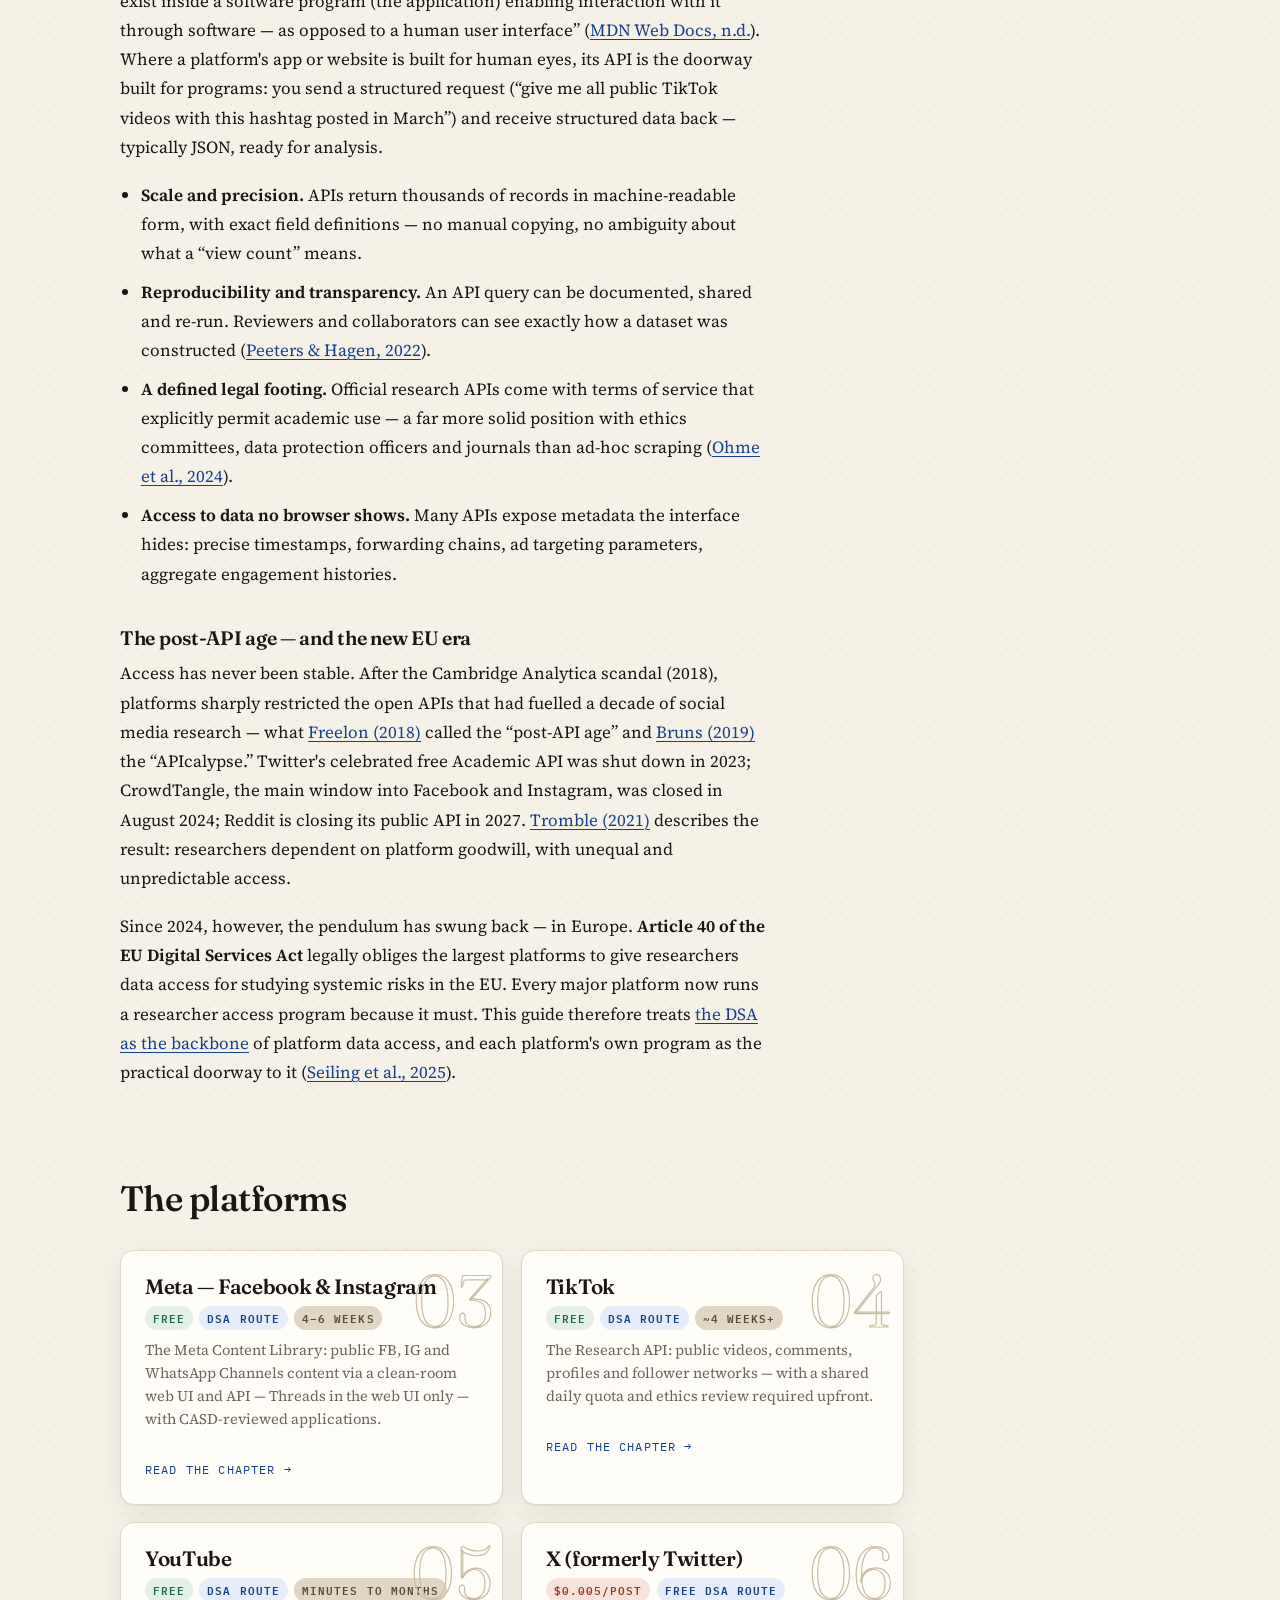
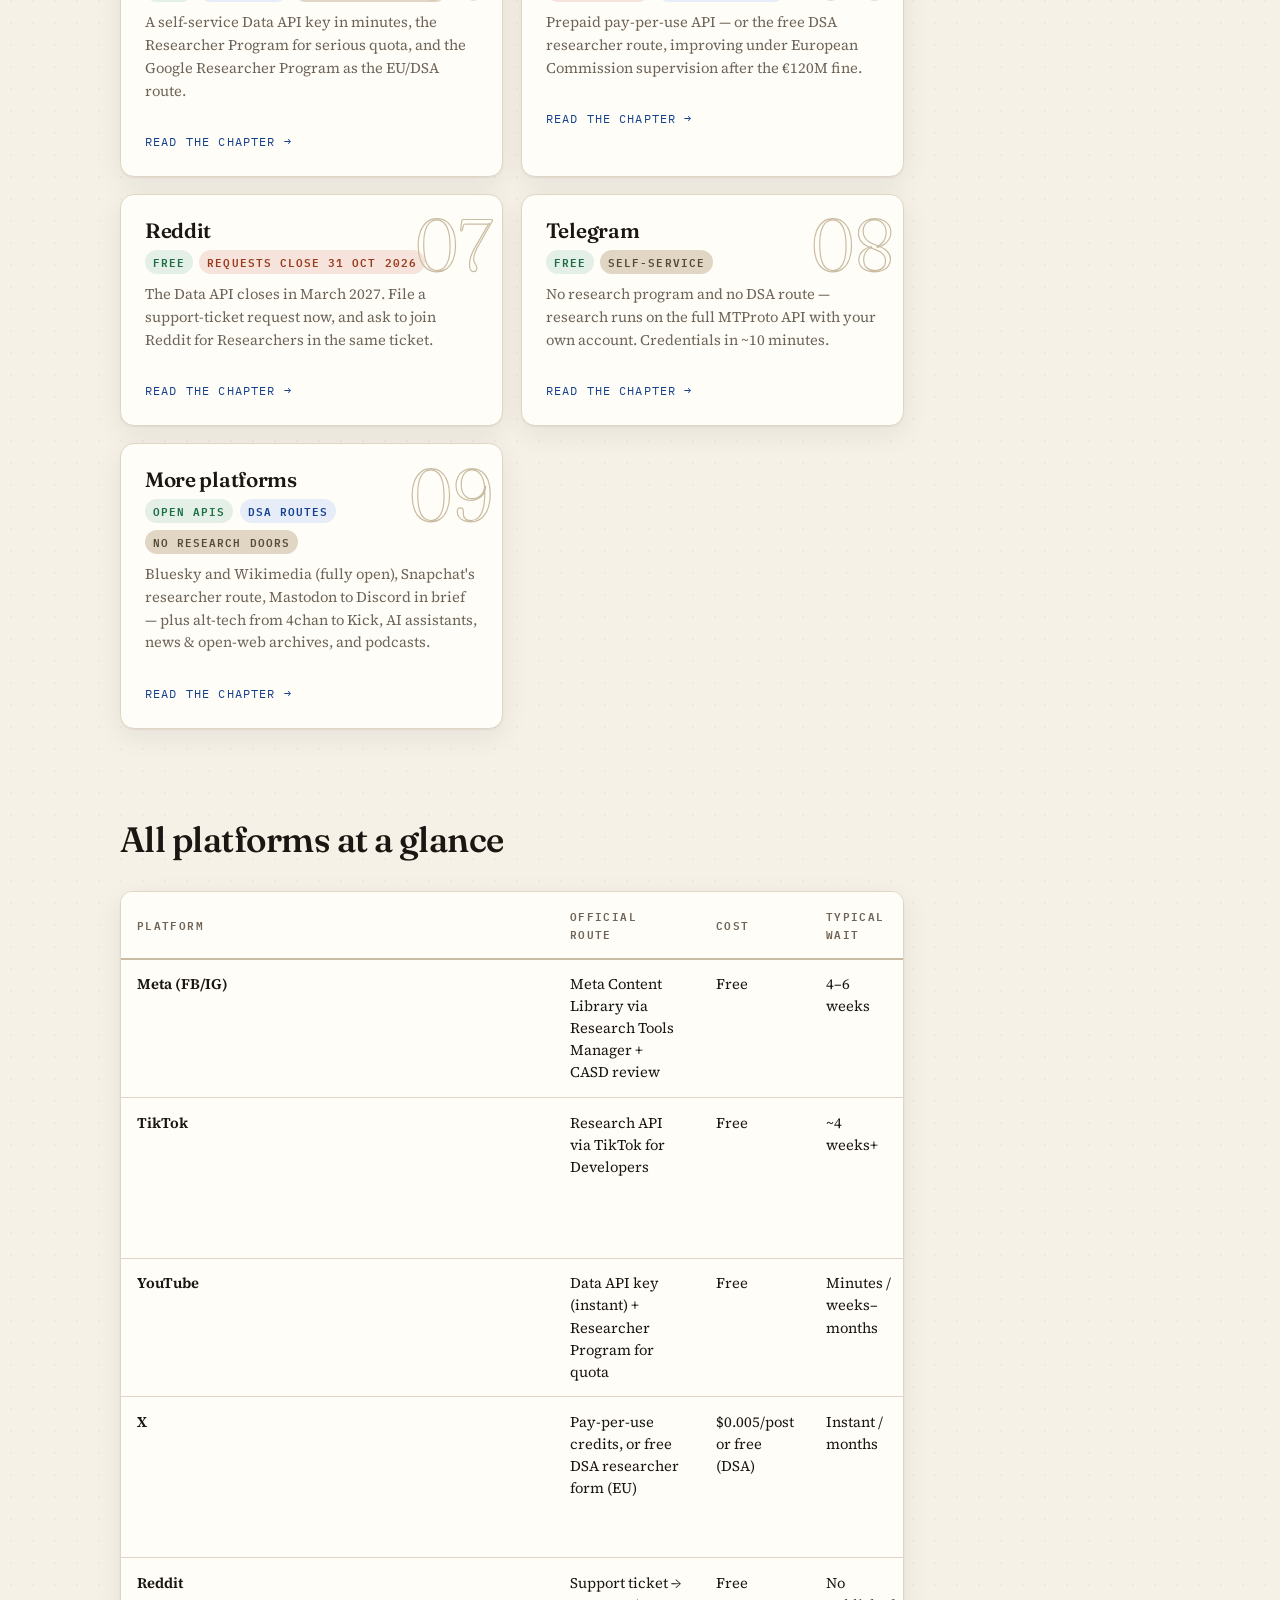
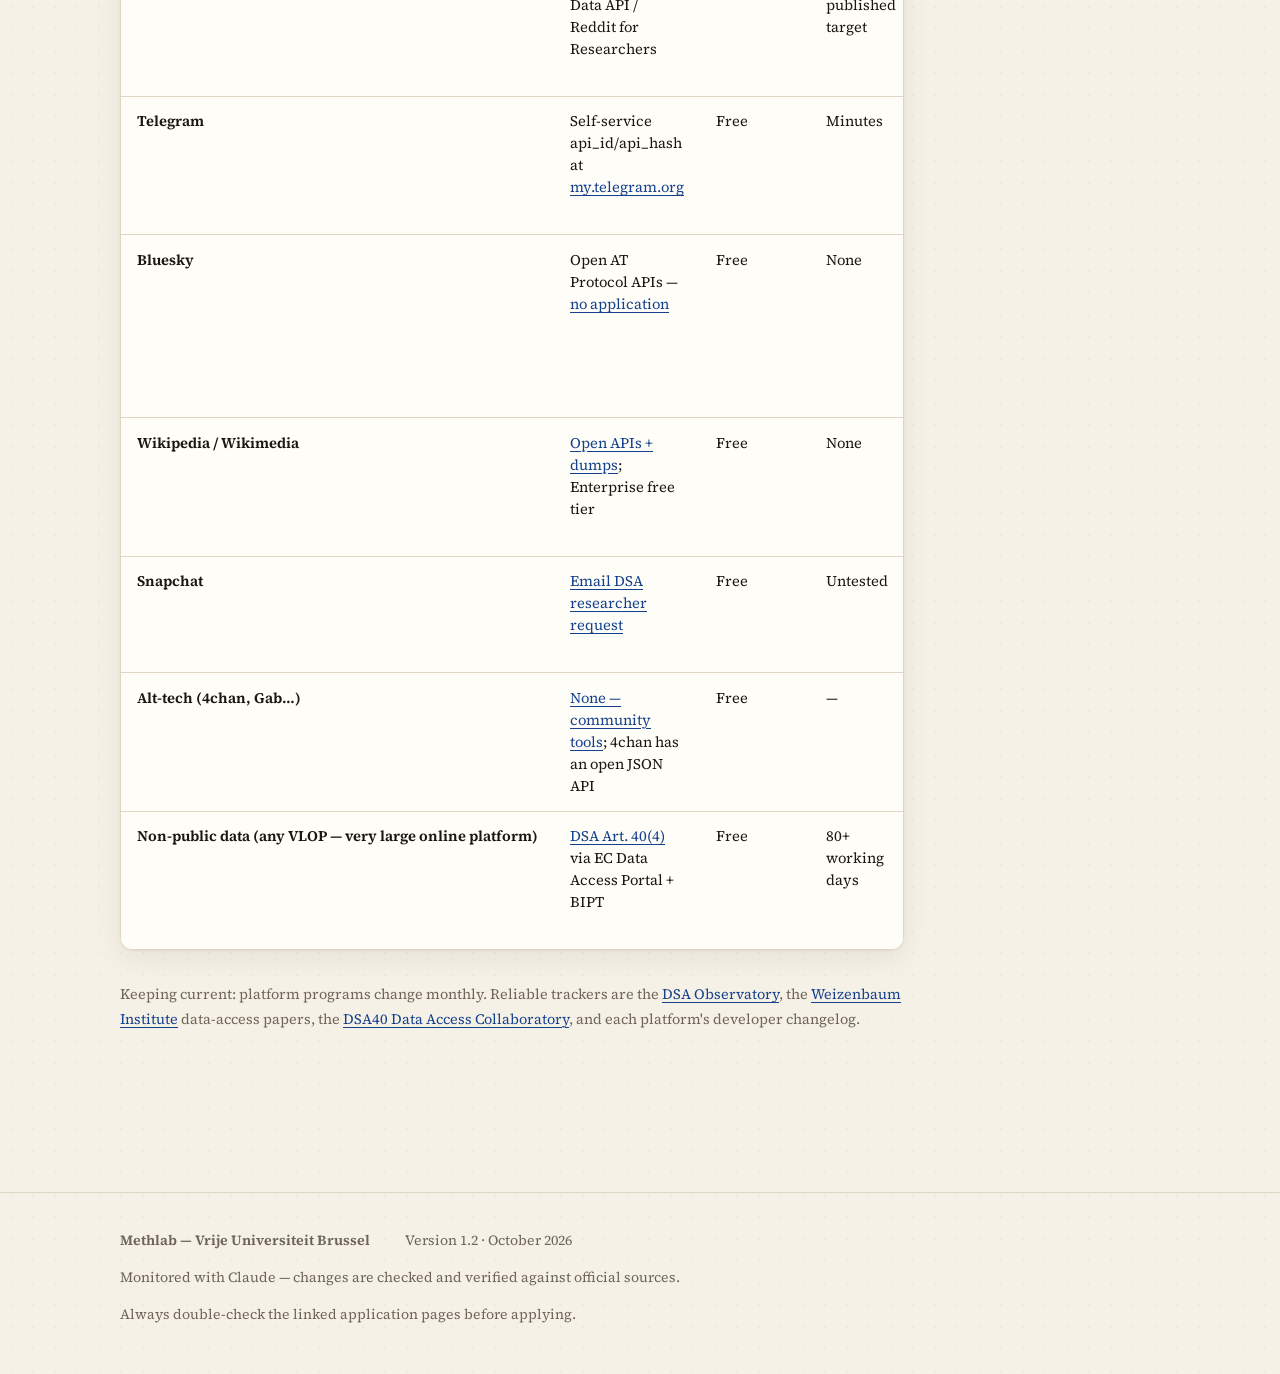
==== commit e04c42c3: "Restructure: merge Alt-tech & beyond into More platforms (R-A) Implements restructure Option A from " ====
--- a/index.html
+++ b/index.html
@@ -34,7 +34,6 @@
         <a href="reddit.html">Reddit</a>
         <a href="telegram.html">Telegram</a>
         <a href="more.html">More Platforms</a>
-        <a href="alttech.html">Alt-Tech</a>
         <a href="toolkit.html">Toolkit</a>
         <a href="ethics.html">Ethics</a>
         <a href="references.html">References</a>
@@ -137,16 +136,9 @@
     </a>
     <a class="pcard" href="more.html">
       <span class="num" aria-hidden="true">09</span>
-      <h3>The wider landscape</h3>
-      <div class="chips"><span class="chip free">Open APIs</span><span class="chip dsa">DSA routes</span></div>
-      <p>Bluesky and Wikimedia (fully open, no application), Snapchat's researcher route — and Mastodon, Pinterest, LinkedIn, Bing, Twitch and Discord in brief.</p>
-      <span class="go">Read the chapter &rarr;</span>
-    </a>
-    <a class="pcard" href="alttech.html">
-      <span class="num" aria-hidden="true">10</span>
-      <h3>Alt-tech &amp; beyond</h3>
-      <div class="chips"><span class="chip neutral">No research doors</span><span class="chip free">Open alternatives</span></div>
-      <p>4chan to Kick: what's tolerated where nothing is official — plus AI assistants, news &amp; open-web archives, and podcasts.</p>
+      <h3>More platforms</h3>
+      <div class="chips"><span class="chip free">Open APIs</span><span class="chip dsa">DSA routes</span><span class="chip neutral">No research doors</span></div>
+      <p>Bluesky and Wikimedia (fully open), Snapchat's researcher route, Mastodon to Discord in brief — plus alt-tech from 4chan to Kick, AI assistants, news &amp; open-web archives, and podcasts.</p>
       <span class="go">Read the chapter &rarr;</span>
     </a>
   </div>
@@ -167,7 +159,7 @@
       <tr><td>Bluesky</td><td>Open AT Protocol APIs — <a href="more.html#bluesky">no application</a></td><td>Free</td><td>None</td><td>Public by design &ne; consent to be studied; archive replay needs a free API key</td></tr>
       <tr><td>Wikipedia / Wikimedia</td><td><a href="more.html#wikimedia">Open APIs + dumps</a>; Enterprise free tier</td><td>Free</td><td>None</td><td>Descriptive User-Agent required; XML dumps sunset Jan 2027</td></tr>
       <tr><td>Snapchat</td><td><a href="more.html#snapchat">Email DSA researcher request</a></td><td>Free</td><td>Untested</td><td>Manual fulfilment (PDF/cloud link); no API</td></tr>
-      <tr><td>Alt-tech (4chan, Gab&hellip;)</td><td><a href="alttech.html">None — community tools</a>; 4chan has an open JSON API</td><td>Free</td><td>&mdash;</td><td>No research doors; heightened ethics and safety issues</td></tr>
+      <tr><td>Alt-tech (4chan, Gab&hellip;)</td><td><a href="more.html#alttech">None — community tools</a>; 4chan has an open JSON API</td><td>Free</td><td>&mdash;</td><td>No research doors; heightened ethics and safety issues</td></tr>
       <tr><td>Non-public data (any VLOP &mdash; very large online platform)</td><td><a href="dsa.html">DSA Art. 40(4)</a> via EC Data Access Portal + BIPT</td><td>Free</td><td>80+ working days</td><td>New procedure, little precedent; heavy dossier</td></tr>
     </tbody>
   </table>
--- a/styles.css
+++ b/styles.css
@@ -91,6 +91,7 @@
   border-left: 2px solid transparent; margin-left: -1.5px; line-height: 1.45;
 }
 .sidetoc a:hover { color: var(--accent); border-left-color: var(--accent); }
+.sidetoc .sub a { padding-left: 1.6rem; font-size: 0.68rem; }
 
 /* ---------- skip link ---------- */
 .skip {
@@ -135,22 +136,6 @@
 
 /* ---------- hero ---------- */
 .hero { padding: clamp(3rem, 8vw, 6rem) 0 2.5rem; position: relative; }
-.hero-grid { display: grid; gap: 2.2rem; align-items: center; }
-@media (min-width: 920px) {
-  .hero-grid { grid-template-columns: minmax(0, 1fr) minmax(360px, 620px); gap: 3.5rem; }
-  .hero-grid h1 { font-size: clamp(2.2rem, 3.8vw, 3.4rem); }
-  .hero-grid .lede { font-size: 1.12rem; }
-}
-.videocard {
-  background: var(--card); border: 1px solid var(--line); border-radius: 14px;
-  padding: 0.55rem 0.55rem 0.8rem; box-shadow: var(--shadow);
-}
-.videocard video { width: 100%; display: block; border-radius: 9px; background: var(--paper); }
-.videocard .vidcap {
-  font-family: "IBM Plex Mono", ui-monospace, monospace;
-  font-size: 0.68rem; letter-spacing: 0.08em; text-transform: uppercase;
-  color: var(--muted); margin: 0.7rem 0.3rem 0; line-height: 1.5;
-}
 .hero .rule {
   height: 4px; width: 72px; background: var(--accent);
   margin: 1.6rem 0 1.4rem; border: 0;
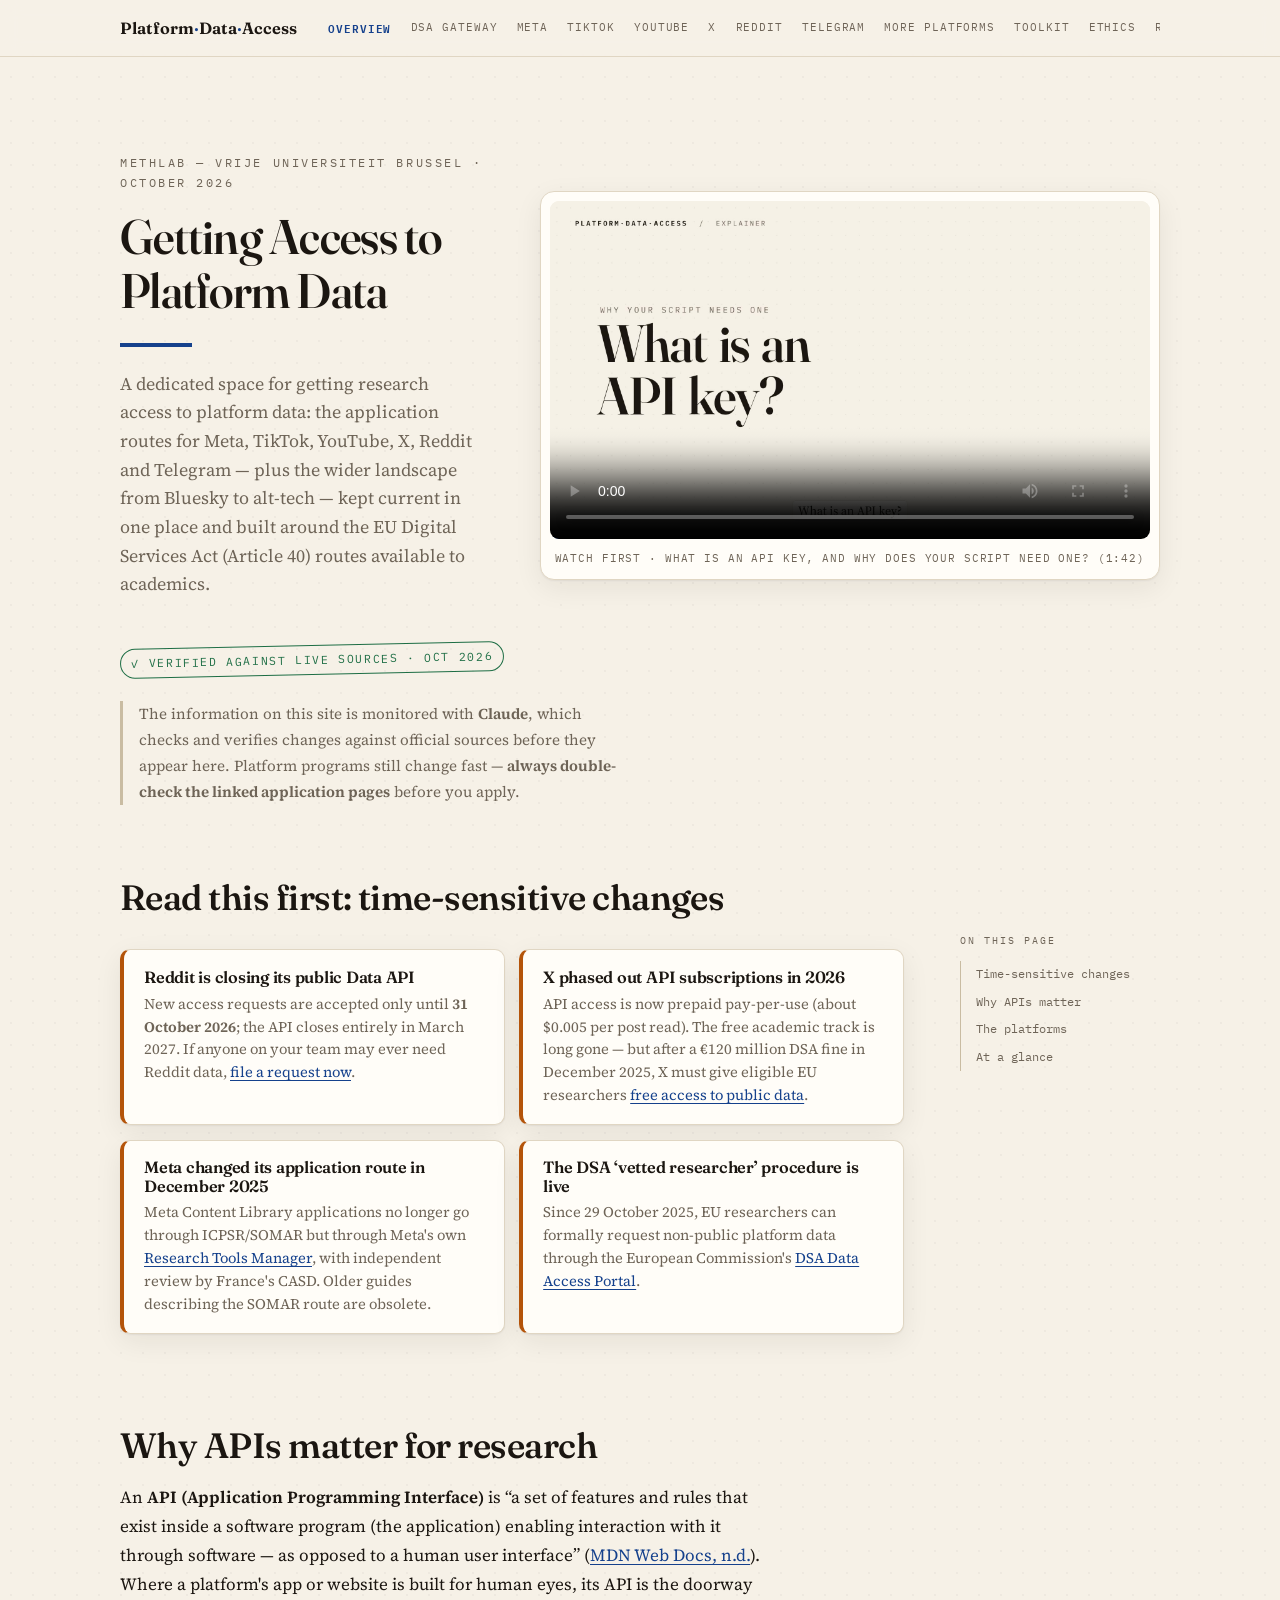
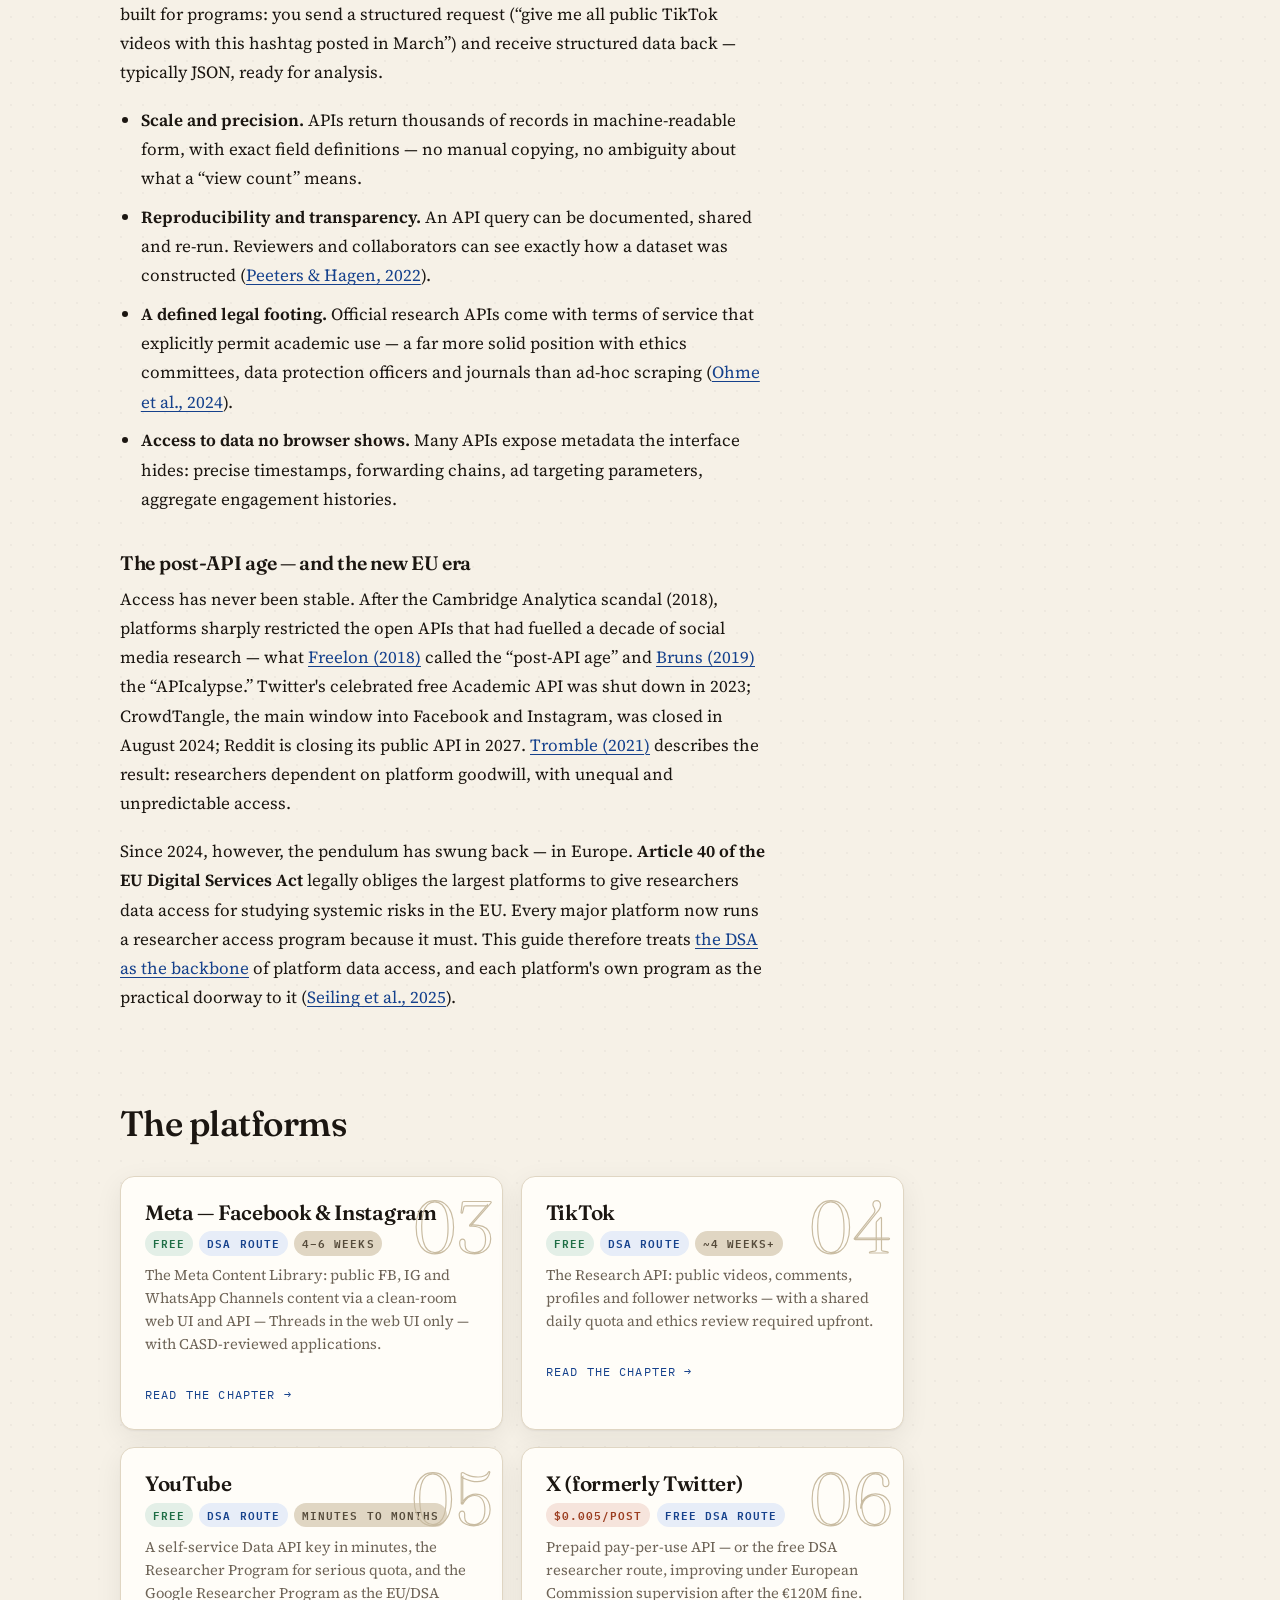
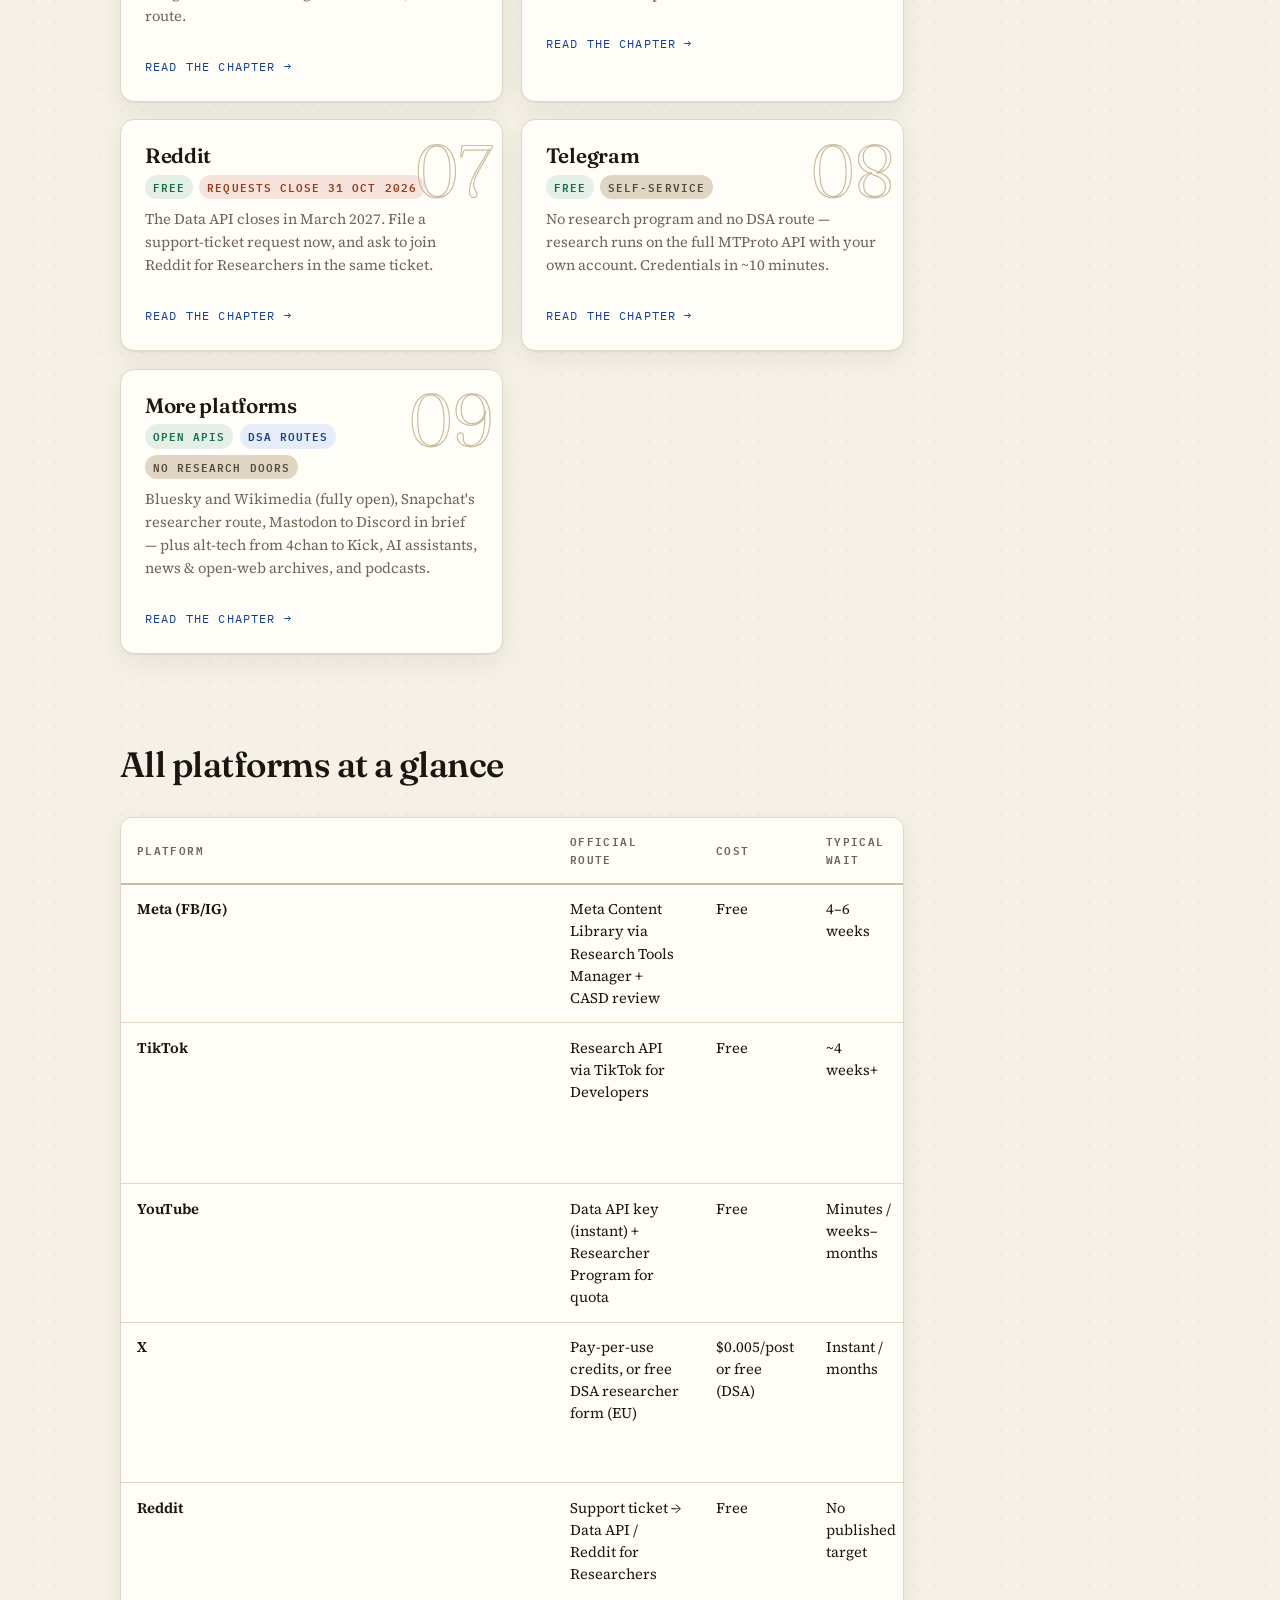
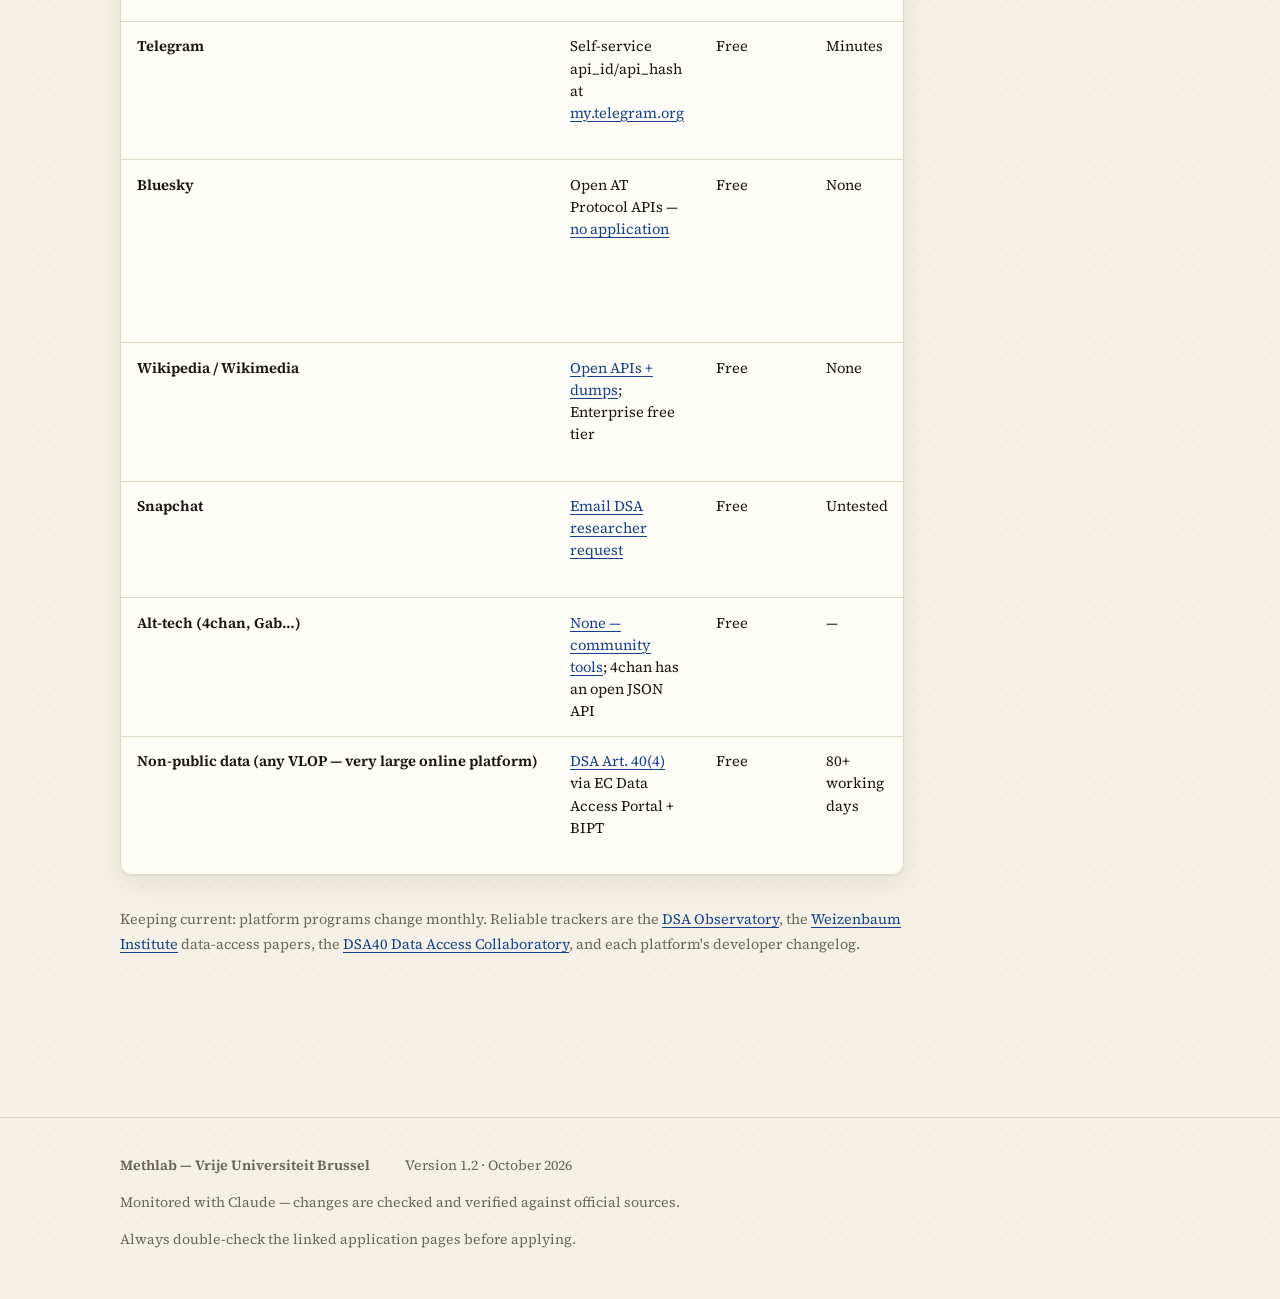
==== commit 3f6cf8e9: "Merge branch 'main' into review/full-audit" ====
--- a/index.html
+++ b/index.html
@@ -41,20 +41,34 @@
   </div>
 </header>
 <main id="main">
+<div class="wrap">
+
+<section class="hero">
+  <div class="hero-grid">
+    <div>
+      <p class="kicker fade-in">Methlab — Vrije Universiteit Brussel · October 2026</p>
+      <h1 class="fade-in d1">Getting Access to<br>Platform Data</h1>
+      <hr class="rule fade-in d2">
+      <p class="lede fade-in d2">A dedicated space for getting research access to platform data: the application routes for Meta, TikTok, YouTube, X, Reddit and Telegram — plus the wider landscape from Bluesky to alt-tech — kept current in one place and built around the EU Digital Services Act (Article&nbsp;40) routes available to academics.</p>
+    </div>
+    <figure class="videocard fade-in d3" style="margin:0">
+      <video controls preload="metadata" playsinline poster="api-key-poster.jpg">
+        <source src="api-key-explainer.mp4" type="video/mp4">
+        Your browser does not support embedded video — <a href="api-key-explainer.mp4">download the explainer</a> instead.
+      </video>
+      <figcaption class="vidcap">Watch first · What is an API key, and why does your script need one? (1:42)</figcaption>
+    </figure>
+  </div>
+  <p class="fade-in d3" style="margin-top:1.6rem"><span class="stamp">&#10003;&nbsp;Verified against live sources · Oct 2026</span></p>
+  <p class="monitor fade-in d3">The information on this site is monitored with <strong>Claude</strong>, which checks and verifies changes against official sources before they appear here. Platform programs still change fast — <strong>always double-check the linked application pages</strong> before you apply.</p>
+</section>
+
+</div>
 <div class="wrap pagegrid">
   <article>
 
-<section class="hero">
-  <p class="kicker fade-in">Methlab — Vrije Universiteit Brussel · October 2026</p>
-  <h1 class="fade-in d1">Getting Access to<br>Platform Data</h1>
-  <hr class="rule fade-in d2">
-  <p class="lede fade-in d2">A dedicated space for research access to platform data: the application routes for Meta, TikTok, YouTube, X, Reddit and Telegram. Around them: the wider landscape from Bluesky to alt-tech, kept current in one place and built around the EU Digital Services Act (Article&nbsp;40) routes available to academics.</p>
-  <p class="fade-in d3" style="margin-top:1.6rem"><span class="stamp">&#10003;&nbsp;Verified against live sources · Oct 2026</span></p>
-  <p class="monitor fade-in d3">The information on this site is monitored with <strong>Claude</strong>, which checks and verifies changes against official sources before they appear here. Platform programs still change fast — <strong>always double-check the linked application pages</strong> before you apply.</p>
-</section>
-
 <section>
-  <h2 id="read-first">Read this first: time-sensitive changes</h2>
+  <h2 id="read-first" style="margin-top:1rem">Read this first: time-sensitive changes</h2>
   <div class="alerts">
     <div class="alert">
       <h3>Reddit is closing its public Data API</h3>
--- a/styles.css
+++ b/styles.css
@@ -136,6 +136,22 @@
 
 /* ---------- hero ---------- */
 .hero { padding: clamp(3rem, 8vw, 6rem) 0 2.5rem; position: relative; }
+.hero-grid { display: grid; gap: 2.2rem; align-items: center; }
+@media (min-width: 920px) {
+  .hero-grid { grid-template-columns: minmax(0, 1fr) minmax(360px, 620px); gap: 3.5rem; }
+  .hero-grid h1 { font-size: clamp(2.2rem, 3.8vw, 3.4rem); }
+  .hero-grid .lede { font-size: 1.12rem; }
+}
+.videocard {
+  background: var(--card); border: 1px solid var(--line); border-radius: 14px;
+  padding: 0.55rem 0.55rem 0.8rem; box-shadow: var(--shadow);
+}
+.videocard video { width: 100%; display: block; border-radius: 9px; background: var(--paper); }
+.videocard .vidcap {
+  font-family: "IBM Plex Mono", ui-monospace, monospace;
+  font-size: 0.68rem; letter-spacing: 0.08em; text-transform: uppercase;
+  color: var(--muted); margin: 0.7rem 0.3rem 0; line-height: 1.5;
+}
 .hero .rule {
   height: 4px; width: 72px; background: var(--accent);
   margin: 1.6rem 0 1.4rem; border: 0;
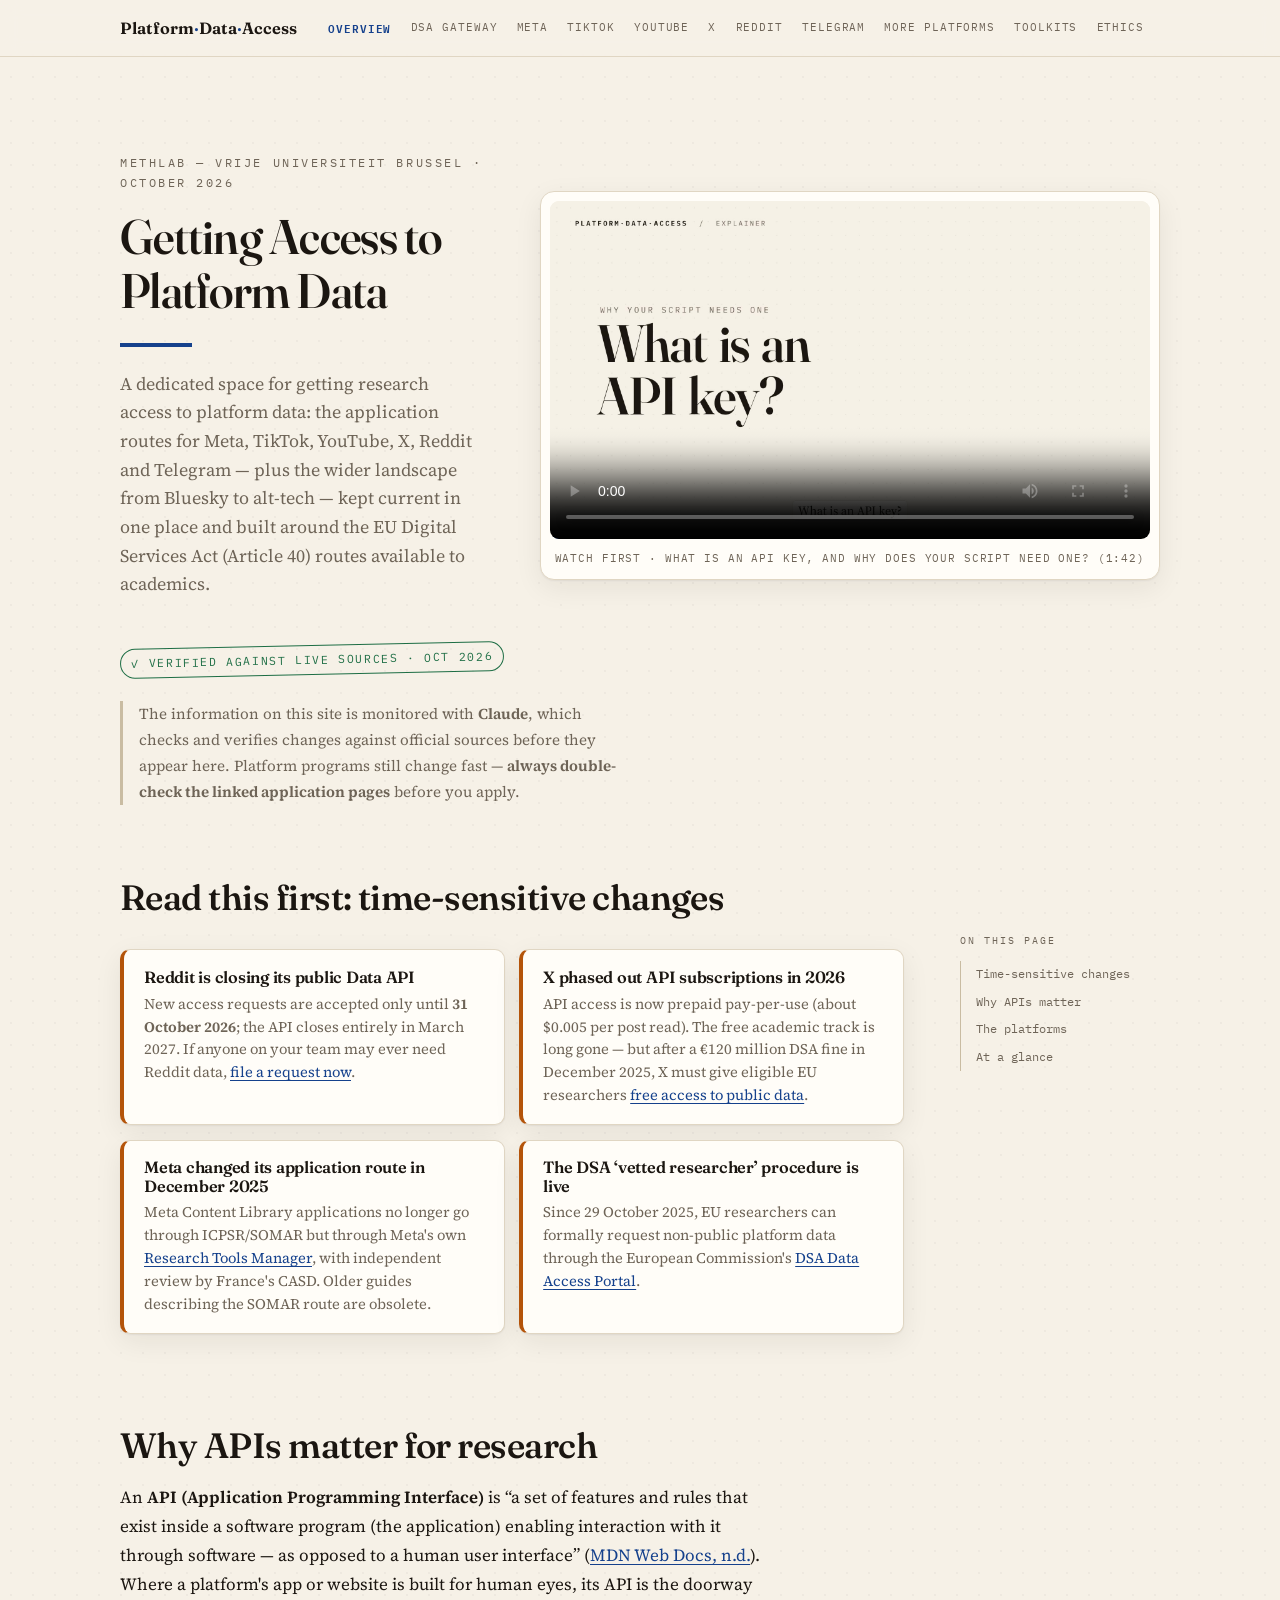
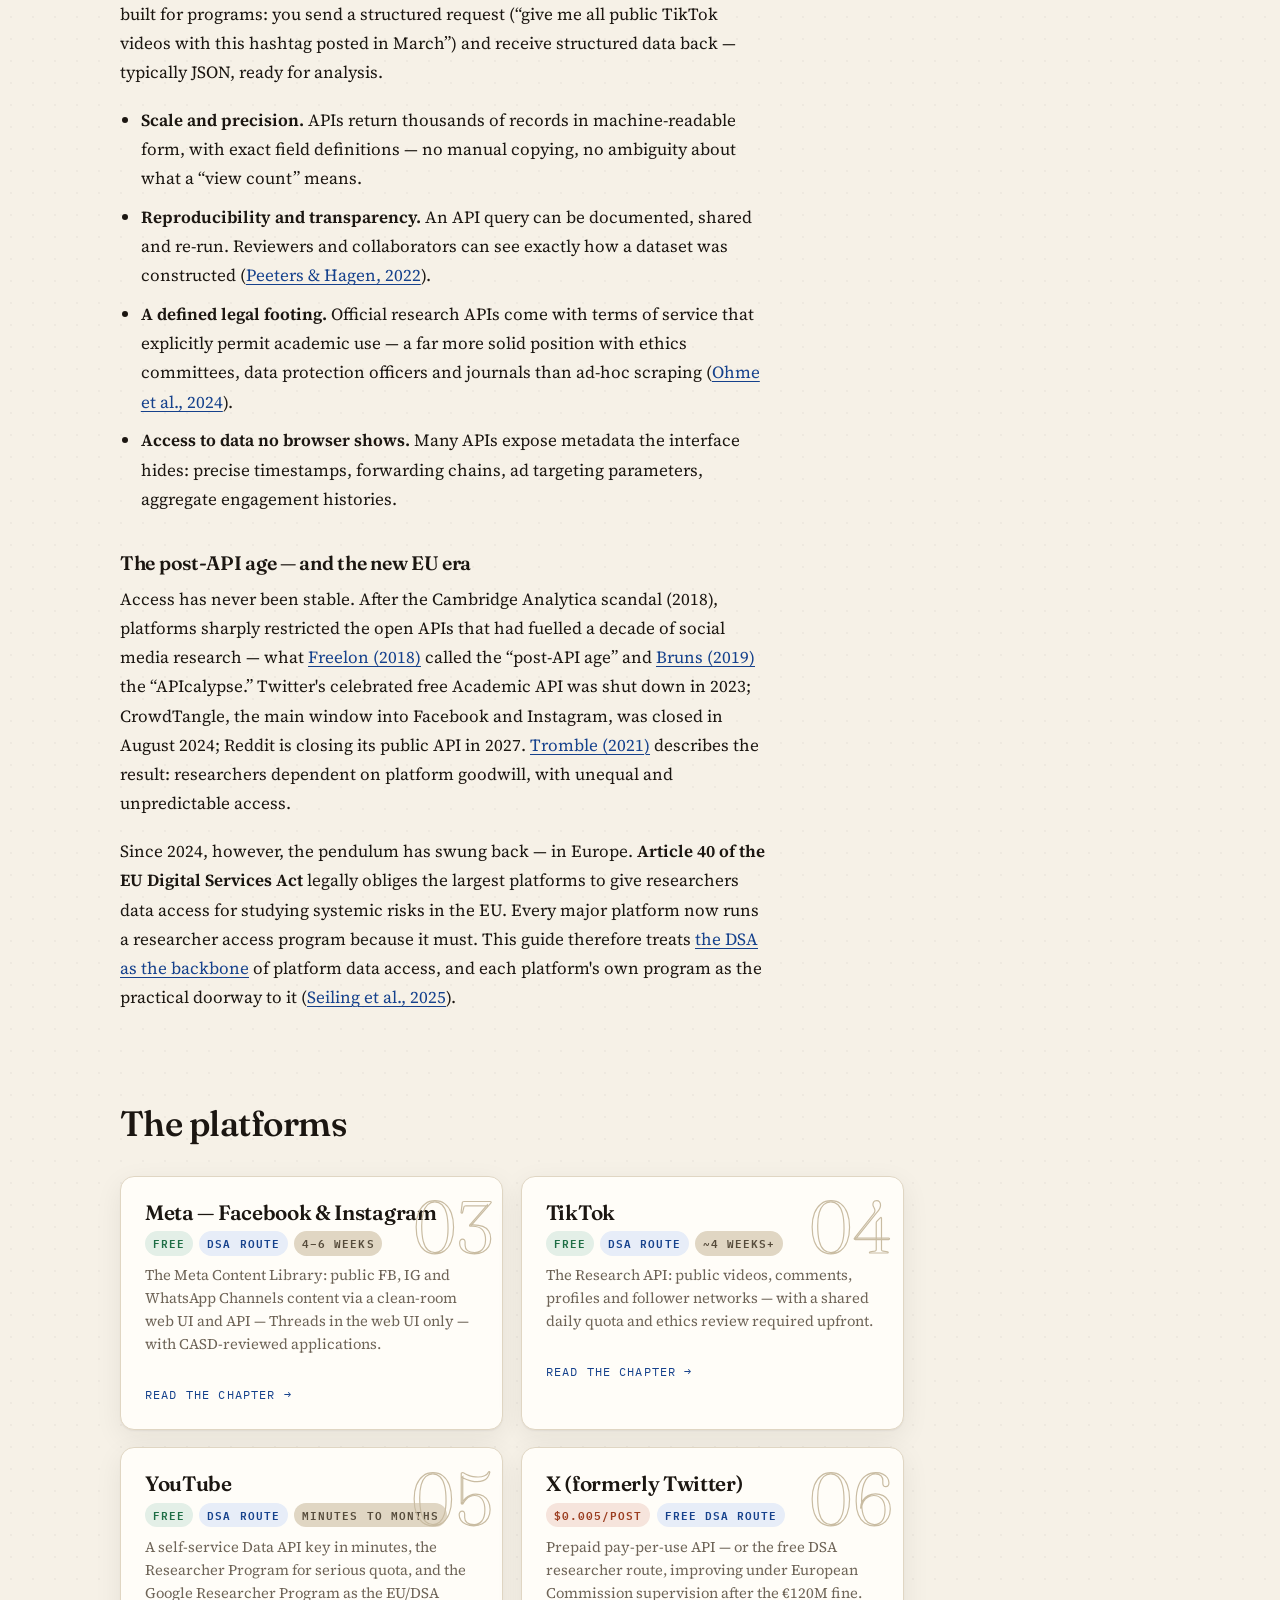
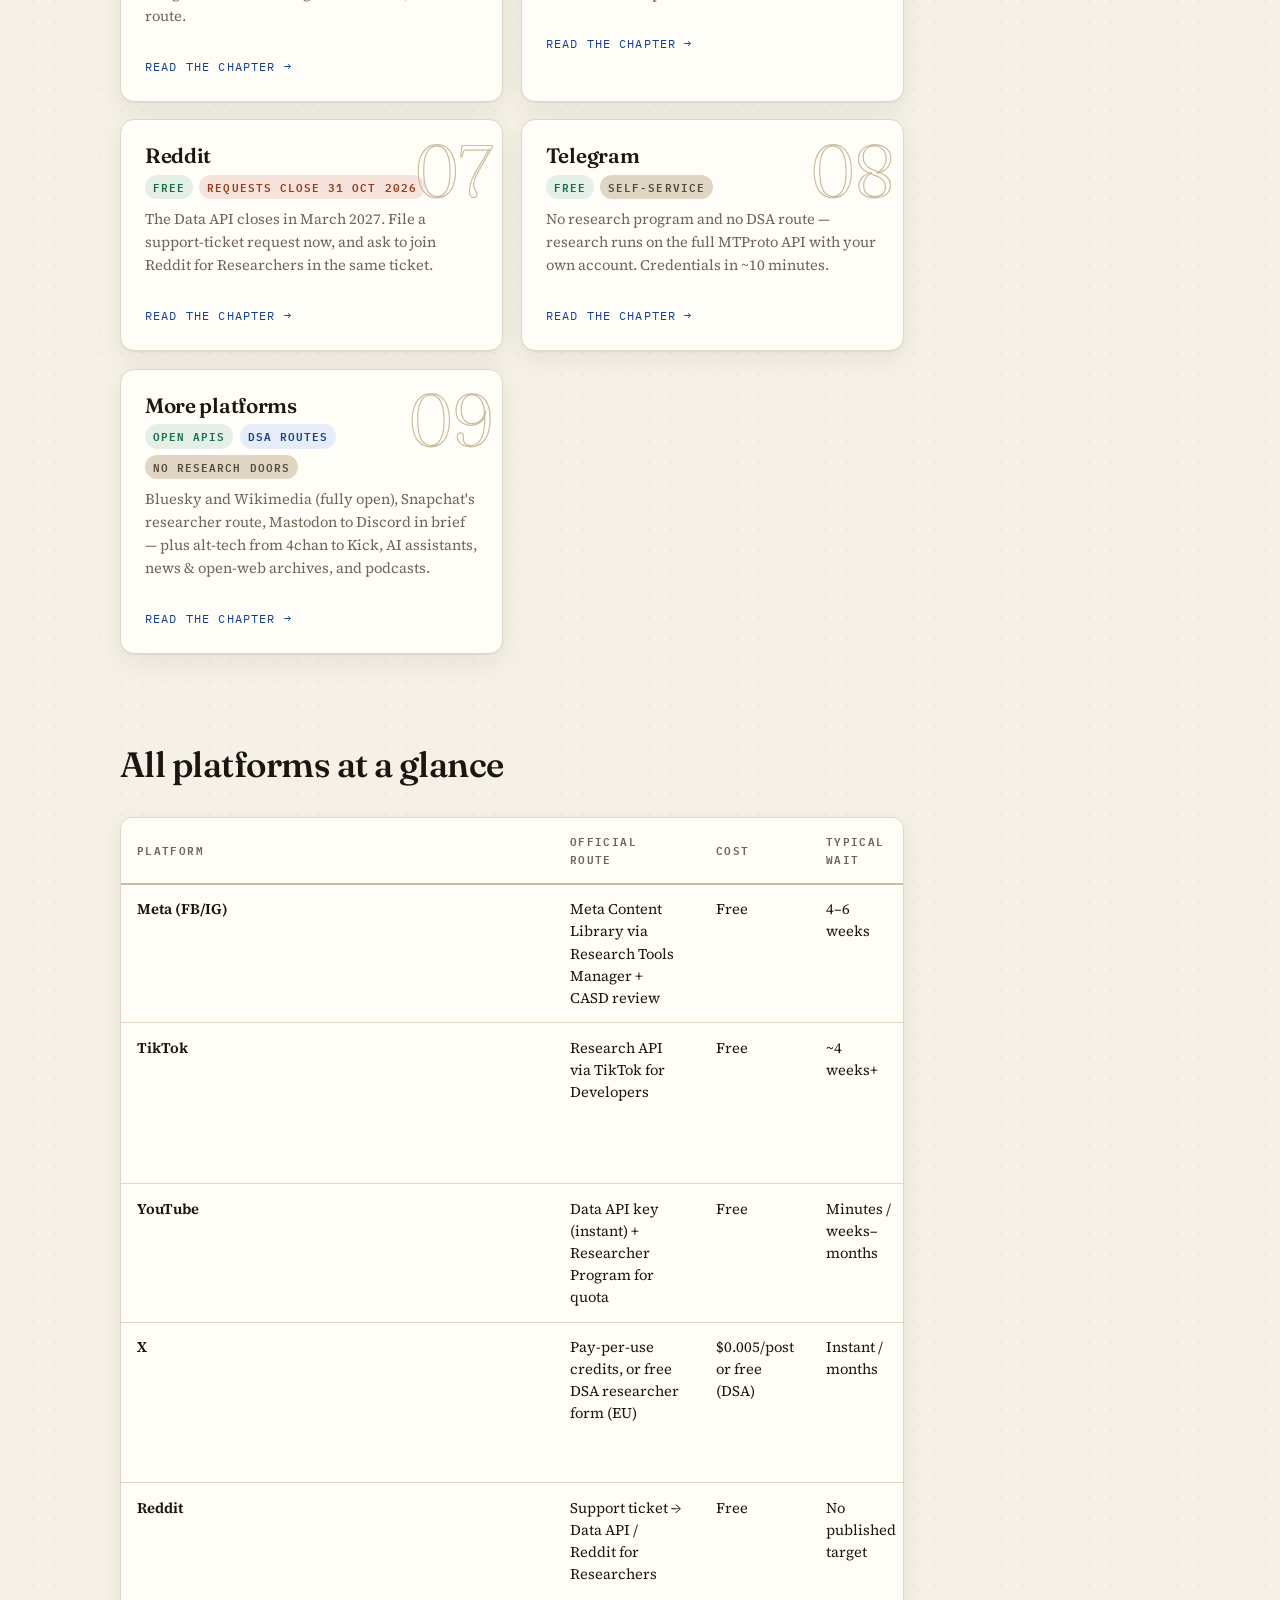
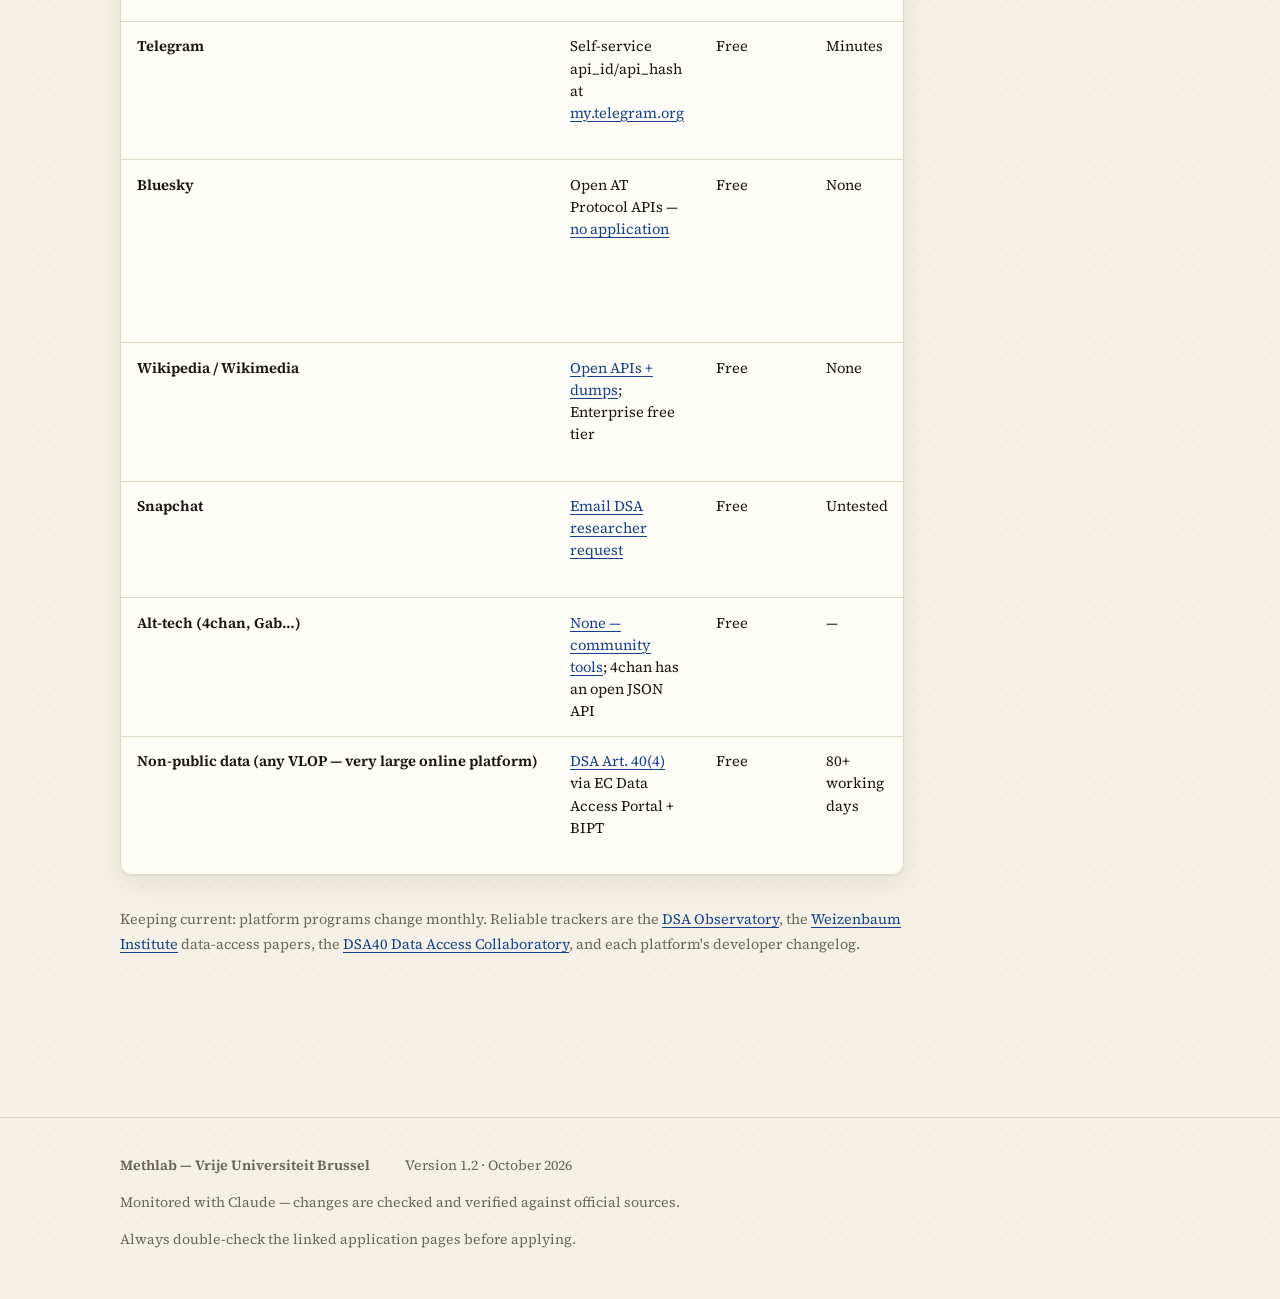
==== commit 819fd0c5: "Toolkits chapter: Methlab 4CAT instance, restructure, DDM on to-do list - Rename the section label f" ====
--- a/index.html
+++ b/index.html
@@ -5,13 +5,13 @@
 <meta name="viewport" content="width=device-width, initial-scale=1">
 <title>Platform Data Access — A Researcher's Guide (Methlab, VUB)</title>
 <meta name="description" content="A dedicated space for getting research access to platform data: Meta, TikTok, YouTube, X, Reddit and Telegram, built around EU DSA Article 40.">
-<link rel="canonical" href="https://dj-urg.github.io/platform-data-access/">
+<link rel="canonical" href="https://imec-smit-methlab.github.io/platform-data-access/">
 <meta property="og:type" content="website">
 <meta property="og:site_name" content="Platform Data Access">
 <meta property="og:title" content="Platform Data Access — A Researcher's Guide (Methlab, VUB)">
 <meta property="og:description" content="A dedicated space for getting research access to platform data: Meta, TikTok, YouTube, X, Reddit and Telegram, built around EU DSA Article 40.">
-<meta property="og:url" content="https://dj-urg.github.io/platform-data-access/">
-<meta property="og:image" content="https://dj-urg.github.io/platform-data-access/og-card.png">
+<meta property="og:url" content="https://imec-smit-methlab.github.io/platform-data-access/">
+<meta property="og:image" content="https://imec-smit-methlab.github.io/platform-data-access/og-card.png">
 <meta name="twitter:card" content="summary_large_image">
 <link rel="icon" href="favicon.svg" type="image/svg+xml">
 <link rel="preconnect" href="https://fonts.googleapis.com">
@@ -34,7 +34,7 @@
         <a href="reddit.html">Reddit</a>
         <a href="telegram.html">Telegram</a>
         <a href="more.html">More Platforms</a>
-        <a href="toolkit.html">Toolkit</a>
+        <a href="toolkit.html">Toolkits</a>
         <a href="ethics.html">Ethics</a>
         <a href="references.html">References</a>
     </nav>
